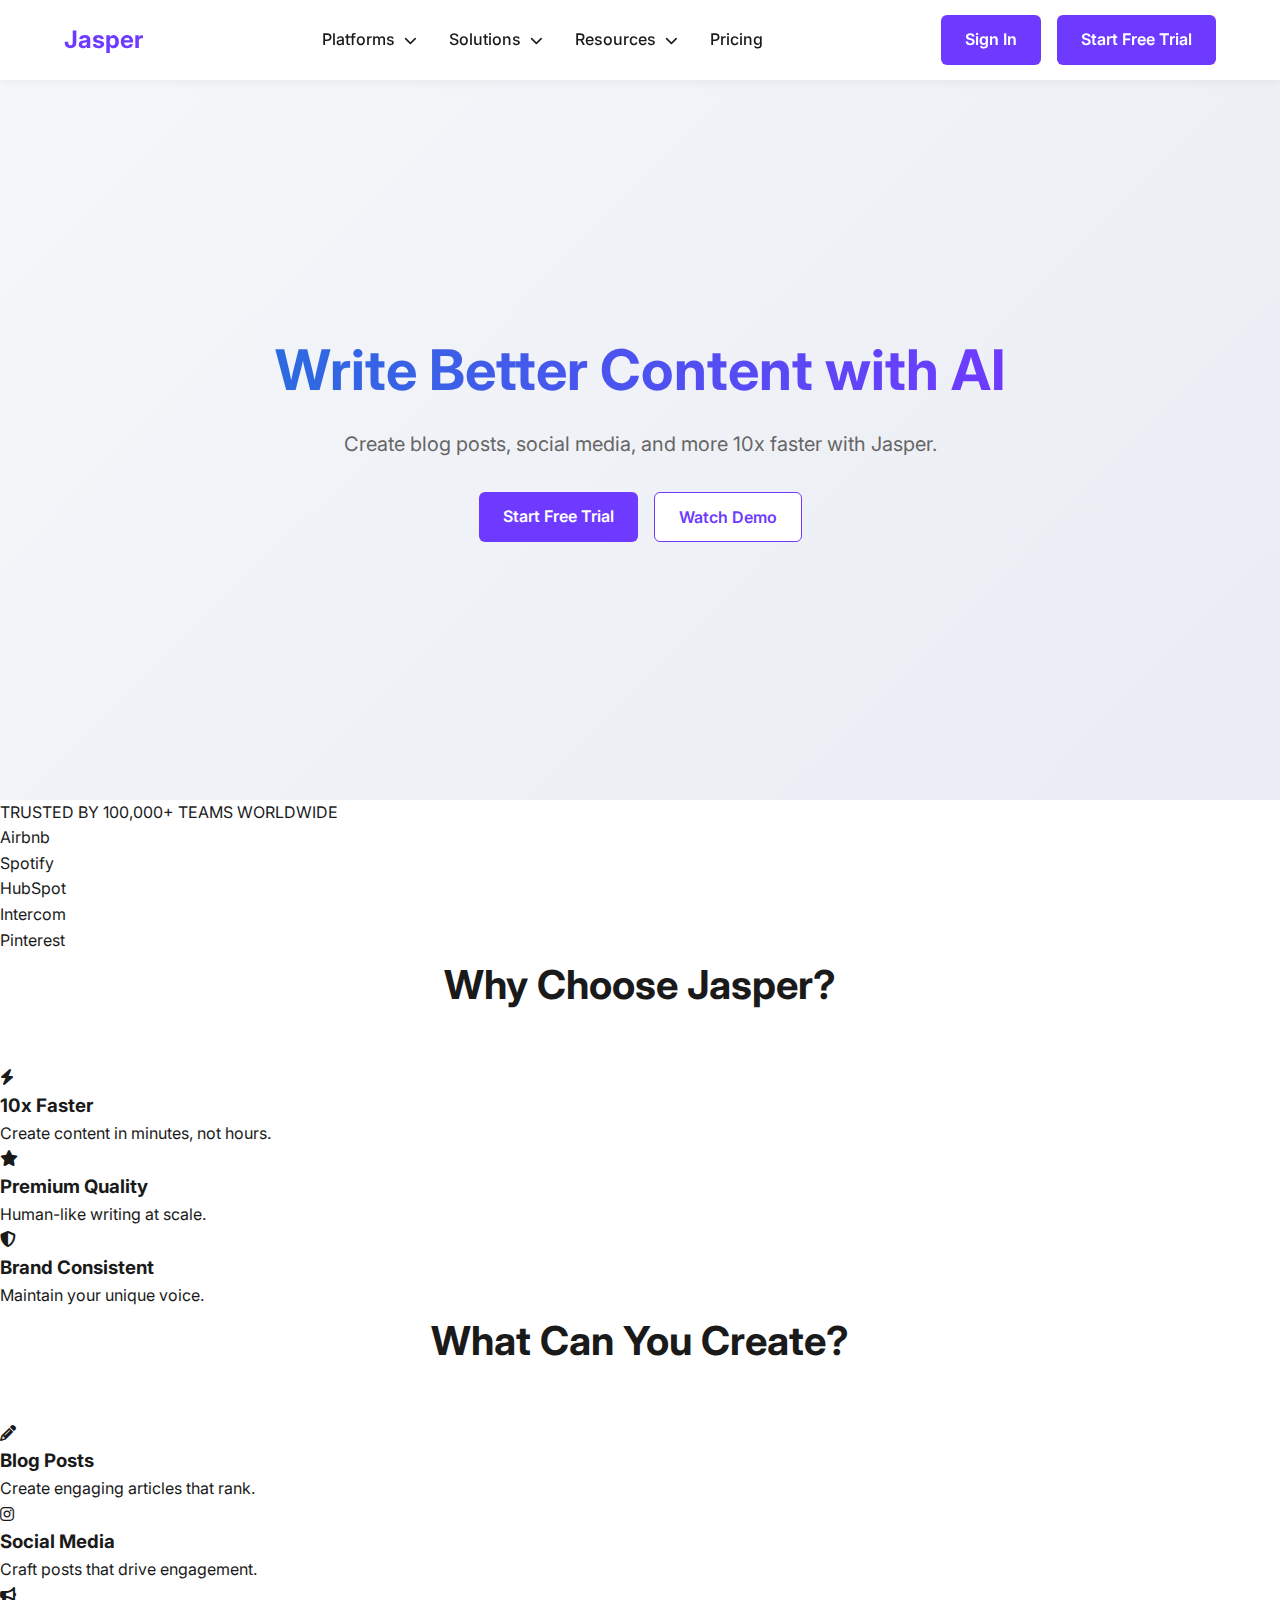
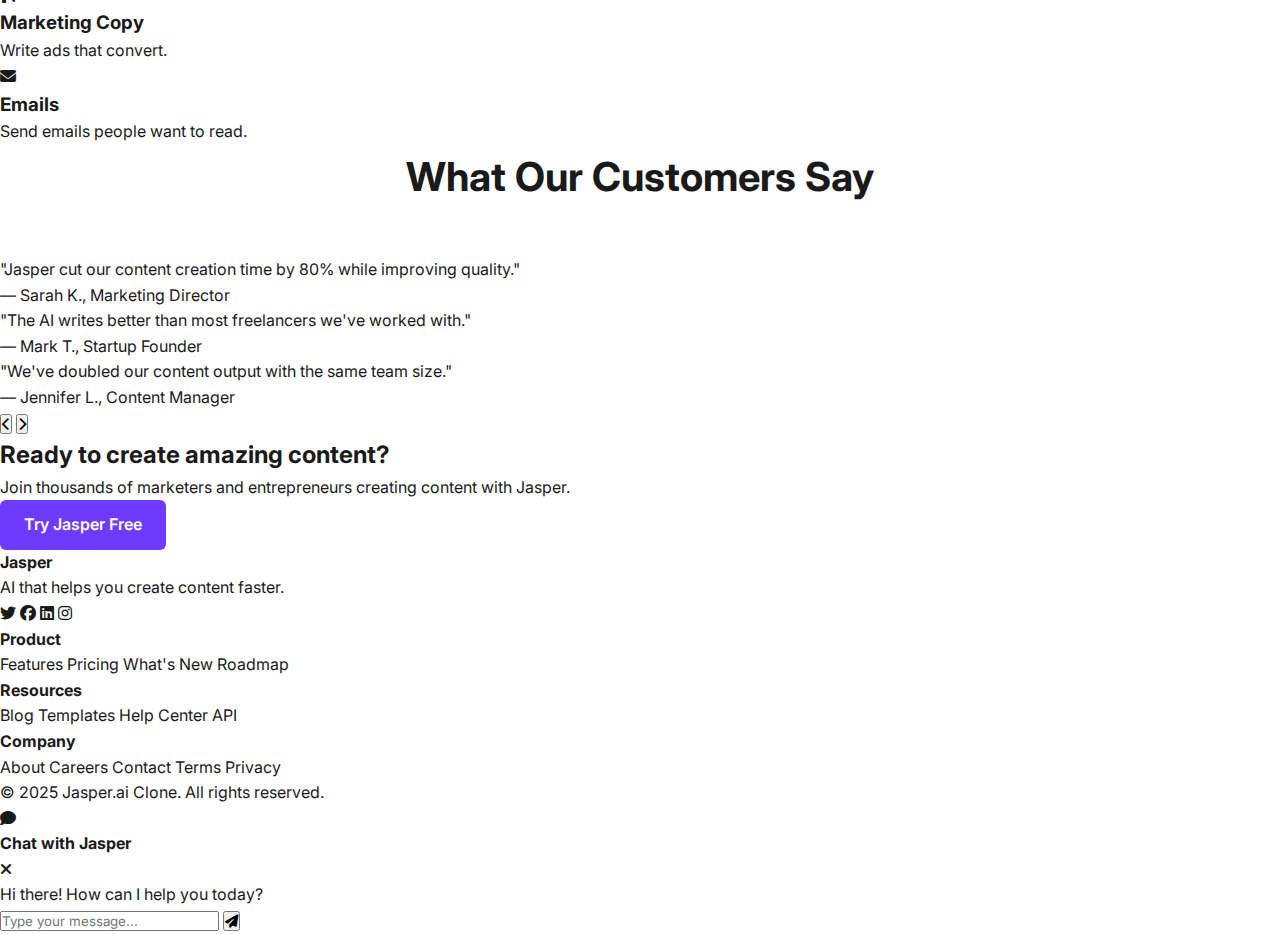
==== index.html @ 58b7e8e4 "made a lot of changes because i was not satisfied with results" ====
<!DOCTYPE html>
<html lang="en">
<head>
  <meta charset="UTF-8">
  <meta name="viewport" content="width=device-width, initial-scale=1.0">
  <title>Jasper.ai Clone</title>
  <!-- Fonts & Icons -->
  <link href="https://fonts.googleapis.com/css2?family=Inter:wght@400;500;600;700&display=swap" rel="stylesheet">
  <link rel="stylesheet" href="https://cdnjs.cloudflare.com/ajax/libs/font-awesome/6.4.0/css/all.min.css">
  <link rel="stylesheet" href="https://cdnjs.cloudflare.com/ajax/libs/animate.css/4.1.1/animate.min.css">
  <!-- CSS -->
  <link rel="stylesheet" href="styles.css">
</head>
<body>
  <!-- Navigation Bar -->
  <nav class="navbar">
    <div class="logo">
      <a href="index.html">Jasper</a>
    </div>

    <ul class="nav-links">
      <!-- Platforms Dropdown -->
      <li class="dropdown">
        <a href="#" class="nav-link">Platforms <i class="fas fa-chevron-down"></i></a>
        <div class="dropdown-menu">
          <div class="dropdown-column">
            <h4>Content Creation</h4>
            <a href="chat.html">Jasper Chat</a>
            <a href="editor.html">Documents</a>
            <a href="templates.html">Templates</a>
          </div>
          <div class="dropdown-column">
            <h4>For Teams</h4>
            <a href="campaigns.html">Campaigns</a>
            <a href="collaboration.html">Collaboration</a>
            <a href="brand-voice.html">Brand Voice</a>
          </div>
        </div>
      </li>

      <!-- Solutions Dropdown -->
      <li class="dropdown">
        <a href="#" class="nav-link">Solutions <i class="fas fa-chevron-down"></i></a>
        <div class="dropdown-menu">
          <div class="dropdown-column">
            <h4>By Use Case</h4>
            <a href="#">Blog Content</a>
            <a href="#">Social Media</a>
            <a href="#">SEO</a>
          </div>
          <div class="dropdown-column">
            <h4>By Industry</h4>
            <a href="#">E-commerce</a>
            <a href="#">Agencies</a>
            <a href="#">SaaS</a>
          </div>
        </div>
      </li>

      <!-- Resources Dropdown -->
      <li class="dropdown">
        <a href="#" class="nav-link">Resources <i class="fas fa-chevron-down"></i></a>
        <div class="dropdown-menu">
          <a href="blog.html">Blog</a>
          <a href="#">Guides</a>
          <a href="#">Webinars</a>
          <a href="#">Help Center</a>
        </div>
      </li>

      <!-- Pricing Link -->
      <li><a href="pricing.html" class="nav-link">Pricing</a></li>
    </ul>

    <div class="nav-buttons">
      <a href="login.html" class="login-btn">Sign In</a>
      <a href="signup.html" class="cta-btn">Start Free Trial</a>
    </div>

    <div class="menu-toggle">
      <i class="fas fa-bars"></i>
    </div>
  </nav>

  <!-- Hero Section -->
  <section class="hero">
    <div class="hero-bg"></div>
    
    <div class="video-overlay"></div>
    
    <div class="hero-content animate__animated animate__fadeIn">
      <h1>Write Better Content with AI</h1>
      <p class="animate__animated animate__fadeIn" style="animation-delay: 0.3s;">
        Create blog posts, social media, and more 10x faster with Jasper.
      </p>
      <div class="hero-buttons animate__animated animate__fadeIn" style="animation-delay: 0.6s;">
        <a href="signup.html" class="cta-btn">Start Free Trial</a>
        <button class="secondary-btn">Watch Demo</button>
      </div>
    </div>
  </section>

  <!-- Trusted By Section -->
  <section class="trusted-by">
    <p class="trusted-by-label">TRUSTED BY 100,000+ TEAMS WORLDWIDE</p>
    <div class="logo-grid">
      <div class="logo-item">Airbnb</div>
      <div class="logo-item">Spotify</div>
      <div class="logo-item">HubSpot</div>
      <div class="logo-item">Intercom</div>
      <div class="logo-item">Pinterest</div>
    </div>
  </section>

  <!-- Features Section -->
  <section class="features">
    <h2 class="section-title">Why Choose Jasper?</h2>
    <div class="feature-cards">
      <div class="feature-card animate__animated animate__fadeIn" style="animation-delay: 0.2s;">
        <i class="fas fa-bolt"></i>
        <h3>10x Faster</h3>
        <p>Create content in minutes, not hours.</p>
      </div>
      <div class="feature-card animate__animated animate__fadeIn" style="animation-delay: 0.4s;">
        <i class="fas fa-star"></i>
        <h3>Premium Quality</h3>
        <p>Human-like writing at scale.</p>
      </div>
      <div class="feature-card animate__animated animate__fadeIn" style="animation-delay: 0.6s;">
        <i class="fas fa-shield-alt"></i>
        <h3>Brand Consistent</h3>
        <p>Maintain your unique voice.</p>
      </div>
    </div>
  </section>

  <!-- Use Cases Section -->
  <section class="use-cases">
    <h2 class="section-title">What Can You Create?</h2>
    <div class="use-case-grid">
      <div class="use-case-card">
        <i class="fas fa-pencil-alt"></i>
        <h3>Blog Posts</h3>
        <p>Create engaging articles that rank.</p>
      </div>
      <div class="use-case-card">
        <i class="fab fa-instagram"></i>
        <h3>Social Media</h3>
        <p>Craft posts that drive engagement.</p>
      </div>
      <div class="use-case-card">
        <i class="fas fa-bullhorn"></i>
        <h3>Marketing Copy</h3>
        <p>Write ads that convert.</p>
      </div>
      <div class="use-case-card">
        <i class="fas fa-envelope"></i>
        <h3>Emails</h3>
        <p>Send emails people want to read.</p>
      </div>
    </div>
  </section>

  <!-- Testimonials -->
  <section class="testimonials">
    <h2 class="section-title">What Our Customers Say</h2>
    <div class="testimonial-carousel">
      <div class="testimonial active">
        <p>"Jasper cut our content creation time by 80% while improving quality."</p>
        <span>— Sarah K., Marketing Director</span>
      </div>
      <div class="testimonial">
        <p>"The AI writes better than most freelancers we've worked with."</p>
        <span>— Mark T., Startup Founder</span>
      </div>
      <div class="testimonial">
        <p>"We've doubled our content output with the same team size."</p>
        <span>— Jennifer L., Content Manager</span>
      </div>
      <button class="carousel-prev"><i class="fas fa-chevron-left"></i></button>
      <button class="carousel-next"><i class="fas fa-chevron-right"></i></button>
    </div>
  </section>

  <!-- CTA Section -->
  <section class="cta-section">
    <h2>Ready to create amazing content?</h2>
    <p>Join thousands of marketers and entrepreneurs creating content with Jasper.</p>
    <a href="signup.html" class="cta-btn">Try Jasper Free</a>
  </section>

  <!-- Footer -->
  <footer class="footer">
    <div class="footer-content">
      <div class="footer-section">
        <h4>Jasper</h4>
        <p>AI that helps you create content faster.</p>
        <div class="social-icons">
          <a href="#"><i class="fab fa-twitter"></i></a>
          <a href="#"><i class="fab fa-facebook"></i></a>
          <a href="#"><i class="fab fa-linkedin"></i></a>
          <a href="#"><i class="fab fa-instagram"></i></a>
        </div>
      </div>
      <div class="footer-section">
        <h4>Product</h4>
        <a href="#">Features</a>
        <a href="pricing.html">Pricing</a>
        <a href="#">What's New</a>
        <a href="#">Roadmap</a>
      </div>
      <div class="footer-section">
        <h4>Resources</h4>
        <a href="blog.html">Blog</a>
        <a href="templates.html">Templates</a>
        <a href="#">Help Center</a>
        <a href="#">API</a>
      </div>
      <div class="footer-section">
        <h4>Company</h4>
        <a href="#">About</a>
        <a href="#">Careers</a>
        <a href="#">Contact</a>
        <a href="#">Terms</a>
        <a href="#">Privacy</a>
      </div>
    </div>
    <div class="footer-bottom">
      <p>© 2025 Jasper.ai Clone. All rights reserved.</p>
    </div>
  </footer>

  <!-- Chat Widget -->
  <div class="chat-widget">
    <div class="chat-icon">
      <i class="fas fa-comment"></i>
    </div>
    <div class="chat-box">
      <div class="chat-header">
        <h4>Chat with Jasper</h4>
        <span class="close-chat"><i class="fas fa-times"></i></span>
      </div>
      <div class="chat-body">
        <div class="chat-messages">
          <div class="message bot">
            <p>Hi there! How can I help you today?</p>
          </div>
        </div>
        <div class="chat-input">
          <input type="text" placeholder="Type your message..." />
          <button><i class="fas fa-paper-plane"></i></button>
        </div>
      </div>
    </div>
  </div>

  <!-- JavaScript -->
  <script src="script.js"></script>
</body>
</html>
---- styles.css ----
/* Root Variables */
:root {
  --primary-blue: #2D6AE0;
  --primary-purple: #6E3AFF;
  --secondary-purple: #5a32d1;
  --dark-text: #1A1A1A;
  --light-text: #666;
  --border-color: #e6e6e6;
  --light-bg: #f8f9fa;
  --box-shadow: 0 4px 12px rgba(0, 0, 0, 0.1);
  --transition: all 0.3s ease;
}

/* General Reset */
* {
  margin: 0;
  padding: 0;
  box-sizing: border-box;
  font-family: 'Inter', sans-serif;
}

body {
  color: var(--dark-text);
  line-height: 1.6;
  overflow-x: hidden;
}

a {
  text-decoration: none;
  color: inherit;
}

ul {
  list-style: none;
}

.section-title {
  font-size: 2.5rem;
  font-weight: 700;
  text-align: center;
  margin-bottom: 3rem;
  color: var(--dark-text);
}

/* Buttons */
.cta-btn, .secondary-btn {
  padding: 12px 24px;
  border-radius: 6px;
  font-weight: 600;
  font-size: 1rem;
  cursor: pointer;
  transition: var(--transition);
  display: inline-block;
  text-align: center;
}

.cta-btn {
  background: var(--primary-purple);
  color: white;
  border: none;
}

.cta-btn:hover {
  background: var(--secondary-purple);
  transform: translateY(-2px);
}

.secondary-btn {
  background: white;
  color: var(--primary-purple);
  border: 1px solid var(--primary-purple);
}

.secondary-btn:hover {
  background: rgba(110, 58, 255, 0.05);
  transform: translateY(-2px);
}

/* Navbar */
.navbar {
  display: flex;
  justify-content: space-between;
  align-items: center;
  padding: 15px 5%;
  background: white;
  box-shadow: 0 2px 10px rgba(0, 0, 0, 0.05);
  position: sticky;
  top: 0;
  z-index: 100;
}

.logo a {
  font-size: 24px;
  font-weight: 700;
  color: var(--primary-purple);
}

.nav-links {
  display: flex;
  align-items: center;
  gap: 2rem;
}

.nav-link {
  font-weight: 500;
  color: var(--dark-text);
  transition: var(--transition);
}

.nav-link:hover {
  color: var(--primary-purple);
}

.nav-buttons {
  display: flex;
  gap: 1rem;
  align-items: center;
}

.login-btn {
  font-weight: 500;
  color: var(--dark-text);
  transition: var(--transition);
}

.login-btn:hover {
  color: var(--primary-purple);
}

.menu-toggle {
  display: none;
  font-size: 1.5rem;
  cursor: pointer;
}

/* Dropdown Menus */
.dropdown {
  position: relative;
}

.dropdown-menu {
  position: absolute;
  top: 100%;
  left: 0;
  width: max-content;
  min-width: 220px;
  background: white;
  border-radius: 8px;
  box-shadow: var(--box-shadow);
  opacity: 0;
  visibility: hidden;
  transform: translateY(10px);
  transition: var(--transition);
  z-index: 1000;
  padding: 1rem;
}

.dropdown-menu .dropdown-column {
  display: inline-block;
  vertical-align: top;
  width: 180px;
  margin-right: 20px;
}

.dropdown-menu h4 {
  color: var(--primary-blue);
  margin-bottom: 12px;
  font-size: 14px;
  font-weight: 600;
}

.dropdown-menu a {
  display: block;
  padding: 8px 0;
  color: var(--dark-text);
  transition: var(--transition);
  font-size: 0.9rem;
}

.dropdown-menu a:hover {
  color: var(--primary-purple);
}

.dropdown:hover .dropdown-menu {
  opacity: 1;
  visibility: visible;
  transform: translateY(0);
}

.dropdown i {
  font-size: 0.8rem;
  margin-left: 5px;
  transition: transform 0.3s;
}

.dropdown:hover i {
  transform: rotate(180deg);
}

/* Hero Section */
.hero {
  position: relative;
  height: 80vh;
  min-height: 500px;
  display: flex;
  align-items: center;
  justify-content: center;
  text-align: center;
  padding: 0 2rem;
  overflow: hidden;
}

.hero-bg {
  position: absolute;
  top: 0;
  left: 0;
  width: 100%;
  height: 100%;
  background: linear-gradient(135deg, #f5f7fa 0%, #e9ecf3 100%);
  z-index: -1;
}

.hero-content {
  max-width: 800px;
  margin: 0 auto;
  position: relative;
  z-index: 2;
}

.hero h1 {
  font-size: 3.5rem;
  line-height: 1.2;
  margin-bottom: 1.5rem;
  background: linear-gradient(90deg, var(--primary-blue), var(--primary-purple));
  -webkit-background-clip: text;
  -webkit-text-fill-color: transparent;
  font-weight: 700;
}

.hero p {
  font-size: 1.25rem;
  color: var(--light-text);
  margin-bottom: 2rem;
  max-width: 600px;
  margin-left: auto;
  margin-right: auto;
}

.hero-buttons {
  display: flex;
  gap: 1rem;
  justify-content: center;
}

/* Login Page */
.login {
  min-height: 80vh;
  display: flex;
  flex-direction: column;
  align-items: center;
  justify-content: center;
  padding: 2rem;
  background: var(--light-bg);
}

.login h1 {
  font-size: 2.5rem;
  margin-bottom: 2rem;
  color: var(--dark-text);
}

.login form {
  width: 100%;
  max-width: 400px;
  background: white;
  padding: 2rem;
  border-radius: 12px;
  box-shadow: var(--box-shadow);
}

.login label {
  display: block;
  margin-bottom: 0.5rem;
  font-weight: 500;
}

.login input {
  width: 100%;
  padding: 0.75rem 1rem;
  margin-bottom: 1.5rem;
  border: 1px solid var(--border-color);
  border-radius: 6px;
  outline: none;
}

.login input:focus {
  border-color: var(--primary-purple);
}

.login-btn {
  background: var(--primary-purple);
  color: white;
  border: none;
  padding: 0.75rem 1.5rem;
  border-radius: 6px;
  font-weight: 600;
  cursor: pointer;
  transition: var(--transition);
}

.login-btn:hover {
  background: var(--secondary-purple);
}
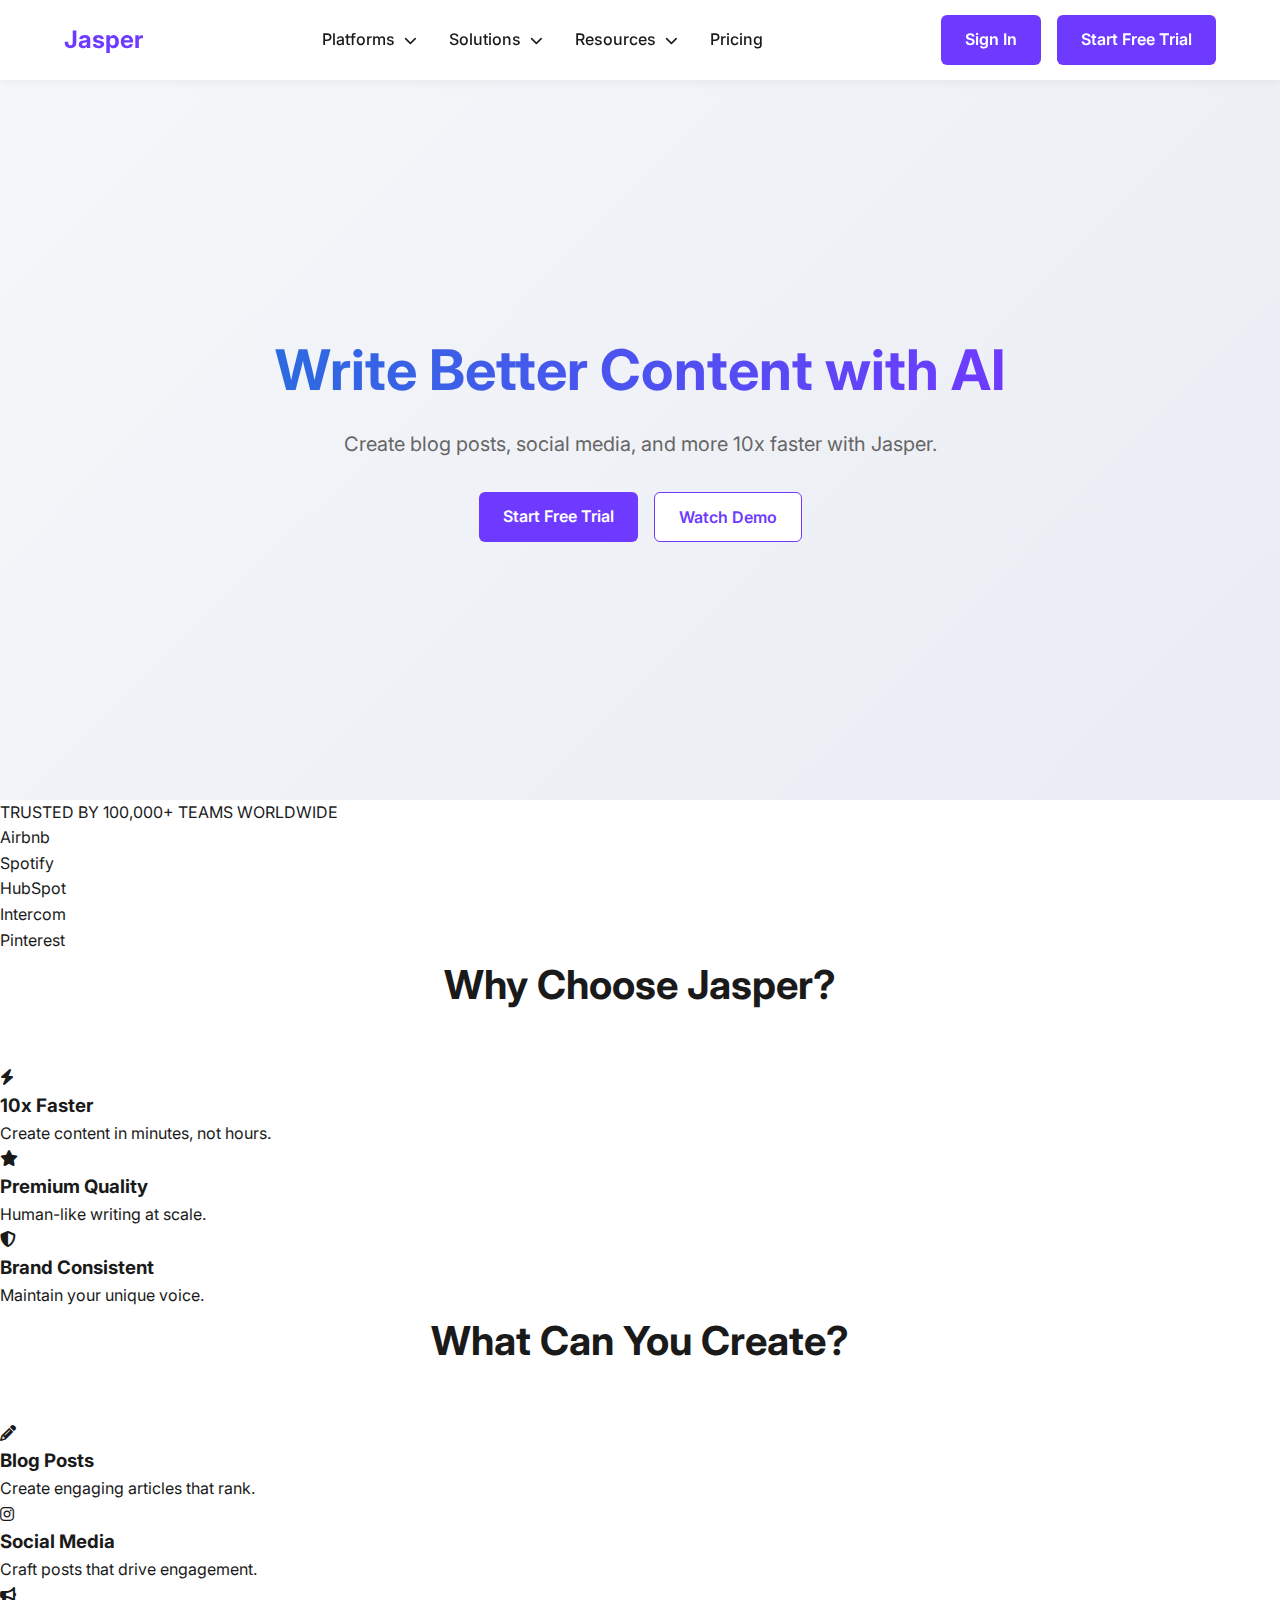
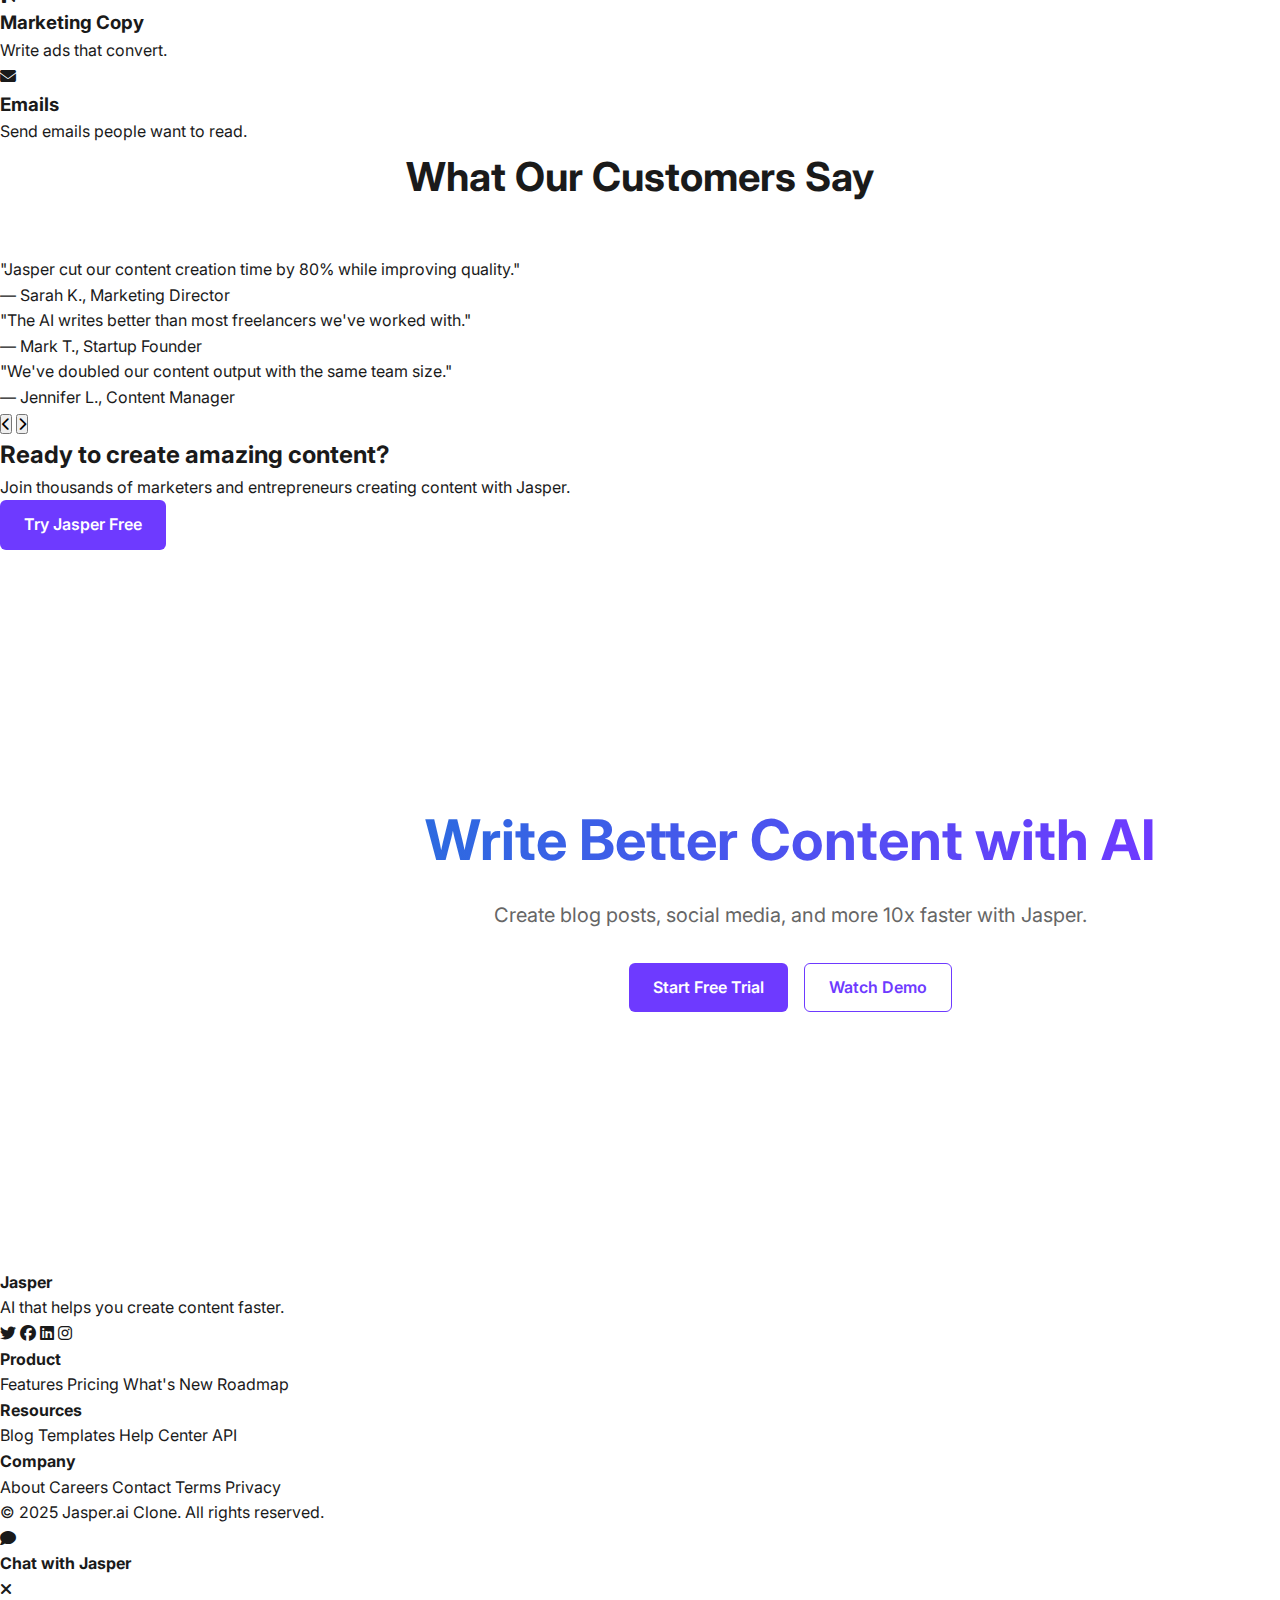
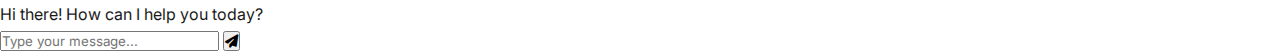
==== commit 50cad525: "made changes again" ====
--- a/index.html
+++ b/index.html
@@ -188,6 +188,24 @@
     <p>Join thousands of marketers and entrepreneurs creating content with Jasper.</p>
     <a href="signup.html" class="cta-btn">Try Jasper Free</a>
   </section>
+  <section class="hero">
+    <video autoplay loop muted class="hero-video">
+      <source src="assets/videos/hero-video.mp4" type="video/mp4">
+      Your browser does not support HTML5 video.
+    </video>
+    <div class="video-overlay"></div>
+    <div class="hero-content animate__animated animate__fadeIn">
+      <h1>Write Better Content with AI</h1>
+      <p class="animate__animated animate__fadeIn" style="animation-delay: 0.3s;">
+        Create blog posts, social media, and more 10x faster with Jasper.
+      </p>
+      <div class="hero-buttons animate__animated animate__fadeIn" style="animation-delay: 0.6s;">
+        <a href="signup.html" class="cta-btn">Start Free Trial</a>
+        <button class="secondary-btn demo-btn">Watch Demo</button>
+      </div>
+    </div>
+  </section>
+  
 
   <!-- Footer -->
   <footer class="footer">
--- a/styles.css
+++ b/styles.css
@@ -310,4 +310,51 @@
 
 .login-btn:hover {
   background: var(--secondary-purple);
-}+}
+/* Root Variables */
+:root {
+  --primary-blue: #2D6AE0;
+  --primary-purple: #6E3AFF;
+  --secondary-purple: #5a32d1;
+  --dark-text: #1A1A1A;
+  --light-text: #666;
+  --border-color: #e6e6e6;
+  --light-bg: #f8f9fa;
+  --box-shadow: 0 4px 12px rgba(0, 0, 0, 0.1);
+  --transition: all 0.3s ease;
+}
+
+/* General Reset */
+* {
+  margin: 0;
+  padding: 0;
+  box-sizing: border-box;
+  font-family: 'Inter', sans-serif;
+}
+
+body {
+  color: var(--dark-text);
+  line-height: 1.6;
+  overflow-x: hidden;
+}
+
+a {
+  text-decoration: none;
+  color: inherit;
+}
+
+ul {
+  list-style: none;
+}
+
+.section-title {
+  font-size: 2.5rem;
+  font-weight: 700;
+  text-align: center;
+  margin-bottom: 3rem;
+  color: var(--dark-text);
+}
+
+/* Buttons */
+.cta-btn, .secondary-btn {
+  padding:
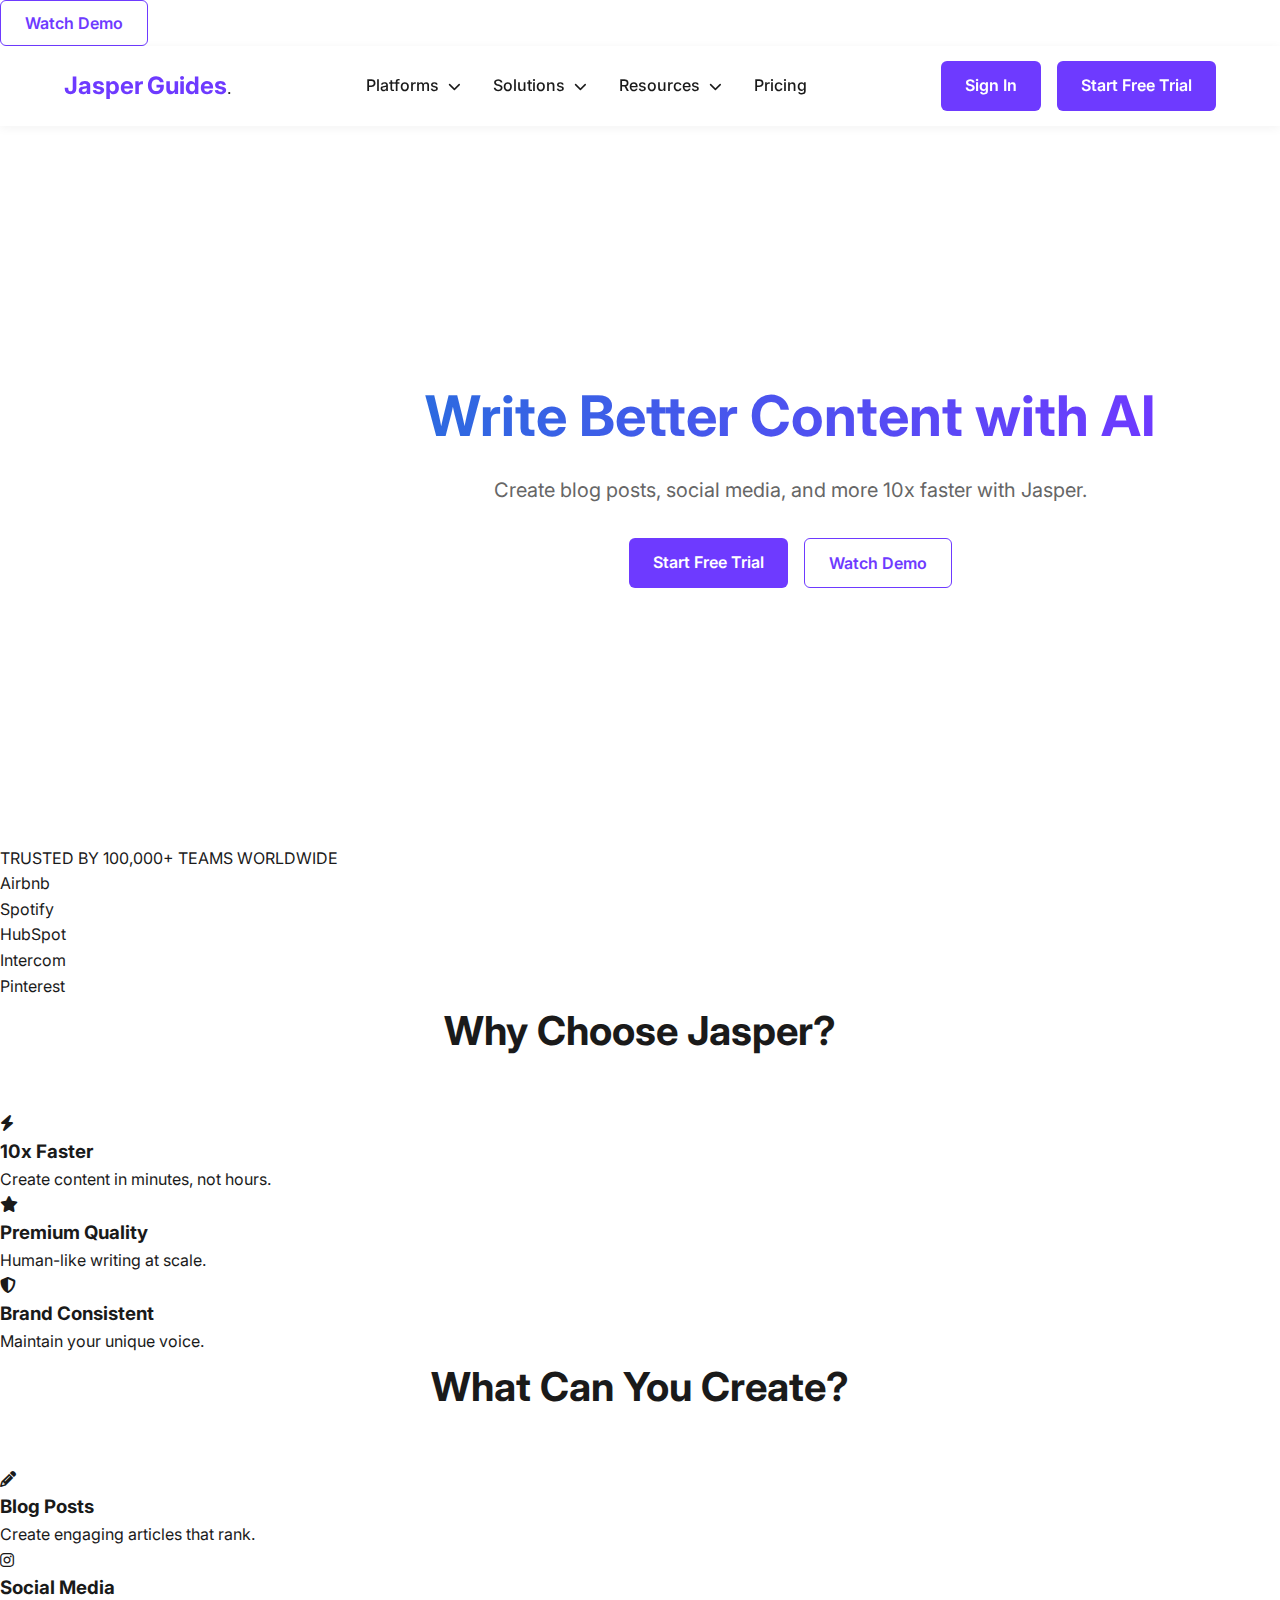
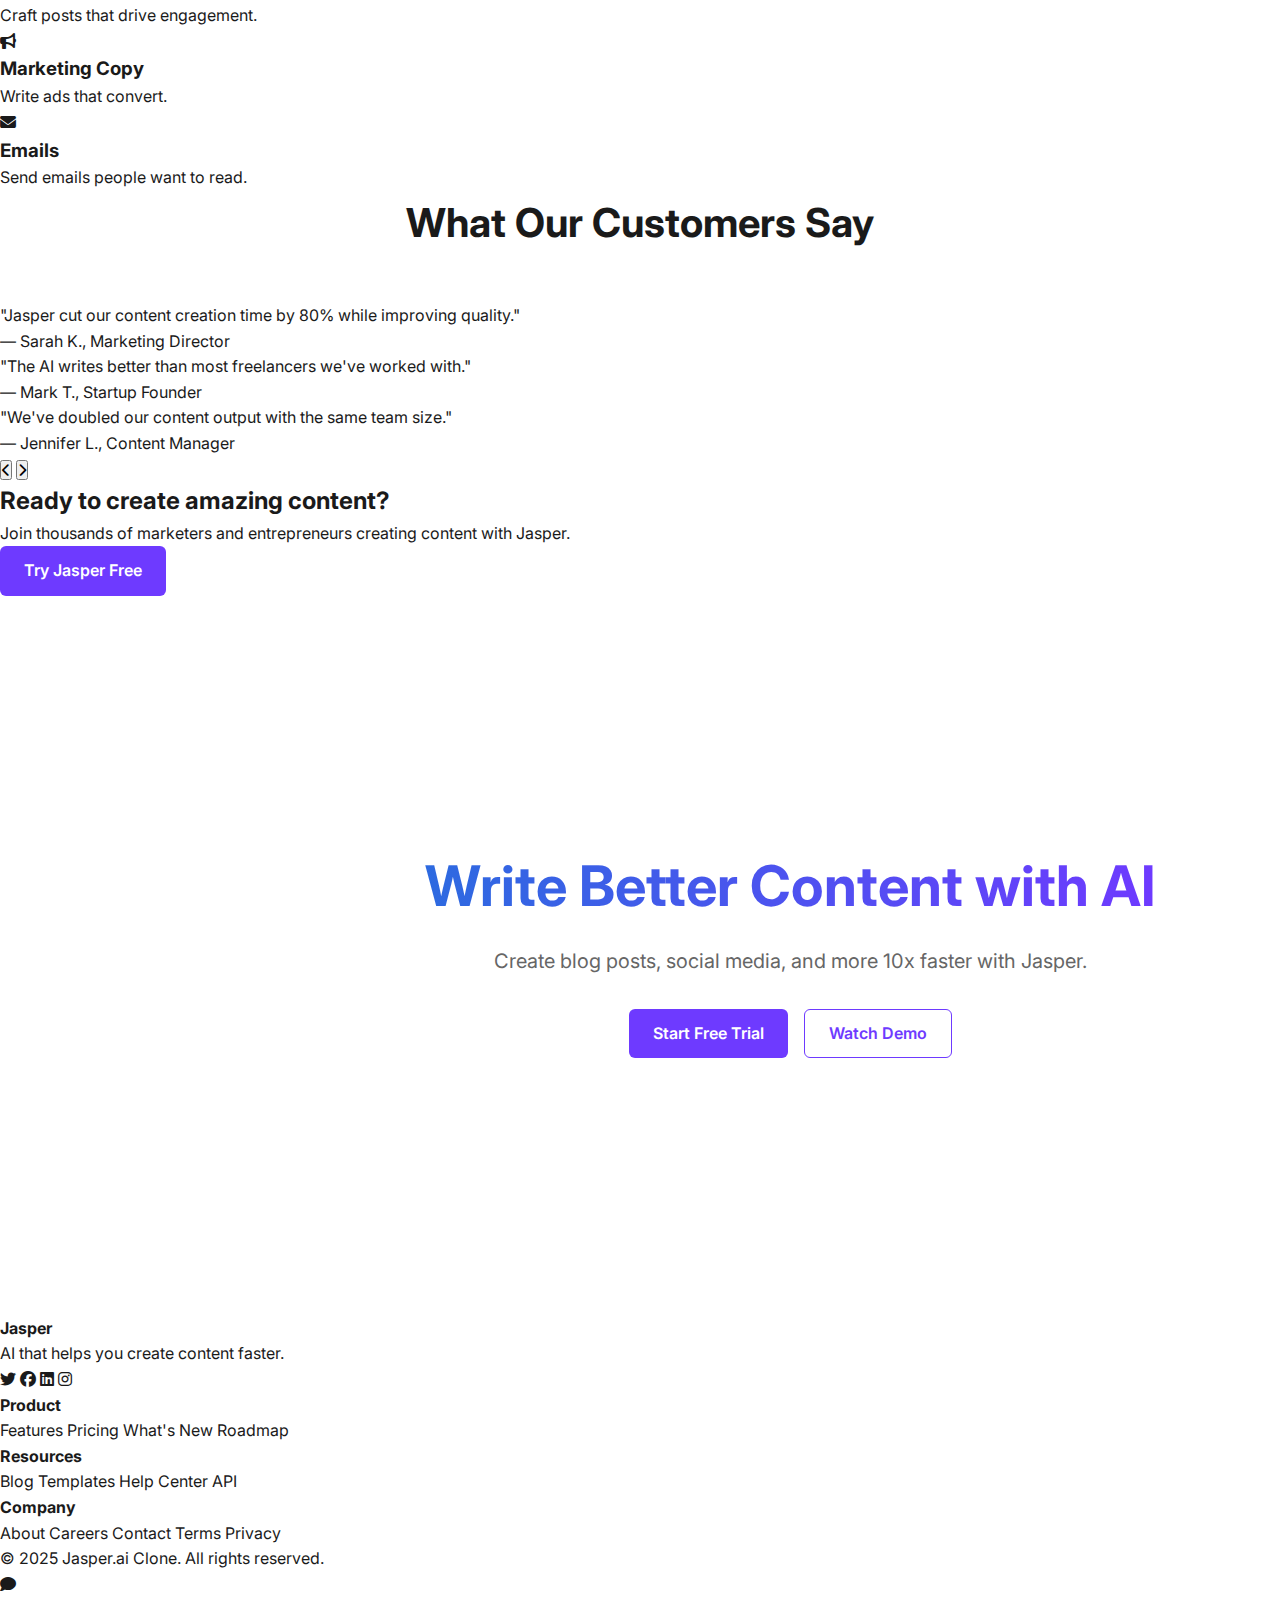
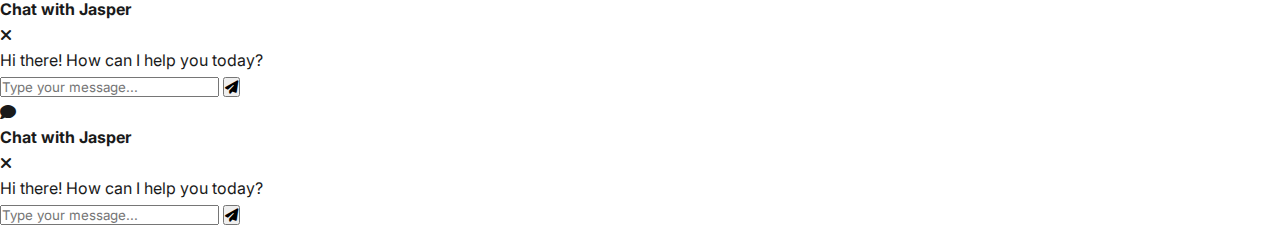
==== commit 5a96c202: "enhanced the ui bit" ====
--- a/index.html
+++ b/index.html
@@ -10,12 +10,14 @@
   <link rel="stylesheet" href="https://cdnjs.cloudflare.com/ajax/libs/animate.css/4.1.1/animate.min.css">
   <!-- CSS -->
   <link rel="stylesheet" href="styles.css">
+  <button class="secondary-btn demo-btn">Watch Demo</button>
 </head>
 <body>
   <!-- Navigation Bar -->
   <nav class="navbar">
     <div class="logo">
       <a href="index.html">Jasper</a>
+      <a href="guides.html">Guides</a>.
     </div>
 
     <ul class="nav-links">
@@ -84,21 +86,23 @@
 
   <!-- Hero Section -->
   <section class="hero">
-    <div class="hero-bg"></div>
-    
+    <video autoplay loop muted class="hero-video">
+        <source src="assets/videos/hero-video.mp4" type="video/mp4">
+        Your browser does not support HTML5 video.
+    </video>
     <div class="video-overlay"></div>
-    
     <div class="hero-content animate__animated animate__fadeIn">
-      <h1>Write Better Content with AI</h1>
-      <p class="animate__animated animate__fadeIn" style="animation-delay: 0.3s;">
-        Create blog posts, social media, and more 10x faster with Jasper.
-      </p>
-      <div class="hero-buttons animate__animated animate__fadeIn" style="animation-delay: 0.6s;">
-        <a href="signup.html" class="cta-btn">Start Free Trial</a>
-        <button class="secondary-btn">Watch Demo</button>
-      </div>
-    </div>
-  </section>
+        <h1>Write Better Content with AI</h1>
+        <p class="animate__animated animate__fadeIn" style="animation-delay: 0.3s;">
+          Create blog posts, social media, and more 10x faster with Jasper.
+        </p>
+        <div class="hero-buttons animate__animated animate__fadeIn" style="animation-delay: 0.6s;">
+            <a href="signup.html" class="cta-btn">Start Free Trial</a>
+            <button class="secondary-btn demo-btn">Watch Demo</button>
+        </div>
+    </div>
+</section>
+
 
   <!-- Trusted By Section -->
   <section class="trusted-by">
@@ -271,6 +275,29 @@
       </div>
     </div>
   </div>
+  <div class="chat-widget">
+    <div class="chat-icon">
+        <i class="fas fa-comment"></i>
+    </div>
+    <div class="chat-box">
+        <div class="chat-header">
+            <h4>Chat with Jasper</h4>
+            <span class="close-chat"><i class="fas fa-times"></i></span>
+        </div>
+        <div class="chat-body">
+            <div class="chat-messages">
+                <div class="message bot">
+                    <p>Hi there! How can I help you today?</p>
+                </div>
+            </div>
+            <div class="chat-input">
+                <input type="text" placeholder="Type your message..." />
+                <button><i class="fas fa-paper-plane"></i></button>
+            </div>
+        </div>
+    </div>
+</div>
+
 
   <!-- JavaScript -->
   <script src="script.js"></script>
--- a/styles.css
+++ b/styles.css
@@ -358,3 +358,221 @@
 /* Buttons */
 .cta-btn, .secondary-btn {
   padding:
+  .hero {
+    position: relative;
+    height: 80vh;
+    min-height: 500px;
+    display: flex;
+    align-items: center;
+    justify-content: center;
+    text-align: center;
+    padding: 0 2rem;
+    overflow: hidden;
+}
+
+.hero-video {
+    position: absolute;
+    top: 0;
+    left: 0;
+    width: 100%;
+    height: 100%;
+    object-fit: cover; /* Ensures video fills the entire area */
+    z-index: 1; /* Place behind other content */
+}
+
+.video-overlay {
+    position: absolute;
+    top: 0;
+    left: 0;
+    width: 100%;
+    height: 100%;
+    background-color: rgba(0, 0, 0, 0.3); /* Adjust transparency as needed */
+    z-index: 2; /* Place over the video */
+}
+
+.hero-content {
+    position: relative;
+    z-index: 3; /* Ensure content is on top */
+}
+/* Toggle Switch Styles */
+.billing-toggle {
+  display: flex;
+  align-items: center;
+  justify-content: center;
+  margin-bottom: 20px;
+}
+
+.billing-toggle span {
+  margin: 0 10px;
+}
+
+.switch {
+  position: relative;
+  display: inline-block;
+  width: 60px;
+  height: 34px;
+}
+
+.switch input {
+  opacity: 0;
+  width: 0;
+  height: 0;
+}
+
+.slider {
+  position: absolute;
+  cursor: pointer;
+  top: 0;
+  left: 0;
+  right: 0;
+  bottom: 0;
+  background-color: #ccc;
+  transition: .4s;
+}
+
+.slider:before {
+  position: absolute;
+  content: "";
+  height: 26px;
+  width: 26px;
+  left: 4px;
+  bottom: 4px;
+  background-color: white;
+  transition: .4s;
+}
+
+input:checked + .slider {
+  background-color: #2196F3;
+}
+
+input:focus + .slider {
+  box-shadow: 0 0 1px #2196F3;
+}
+
+input:checked + .slider:before {
+  transform: translateX(26px);
+}
+
+/* Rounded sliders */
+.slider.round {
+  border-radius: 34px;
+}
+
+.slider.round:before {
+  border-radius: 50%;
+}
+/* Chat Widget Styles */
+.chat-widget {
+  position: fixed;
+  bottom: 20px;
+  right: 20px;
+  z-index: 1000;
+}
+
+.chat-icon {
+  background-color: var(--primary-purple);
+  color: white;
+  width: 60px;
+  height: 60px;
+  border-radius: 50%;
+  display: flex;
+  justify-content: center;
+  align-items: center;
+  font-size: 24px;
+  cursor: pointer;
+  box-shadow: 0 2px 5px rgba(0, 0, 0, 0.3);
+  transition: transform 0.3s ease;
+}
+
+.chat-icon:hover {
+  transform: scale(1.1);
+}
+
+.chat-box {
+  width: 350px;
+  background-color: white;
+  border-radius: 8px;
+  box-shadow: 0 4px 10px rgba(0, 0, 0, 0.2);
+  display: none;
+  flex-direction: column;
+  overflow: hidden;
+}
+
+.chat-box.active {
+  display: flex;
+}
+
+.chat-header {
+  background-color: var(--primary-purple);
+  color: white;
+  padding: 15px;
+  display: flex;
+  justify-content: space-between;
+  align-items: center;
+  cursor: move; /* Indicate Draggable */
+}
+
+.chat-header h4 {
+  margin: 0;
+  font-size: 1.1rem;
+}
+
+.close-chat {
+  cursor: pointer;
+  font-size: 1.3rem;
+}
+
+.chat-body {
+  padding: 10px;
+  flex-grow: 1;
+  overflow-y: auto;
+  display: flex;
+  flex-direction: column;
+}
+
+.chat-messages {
+  display: flex;
+  flex-direction: column;
+}
+
+.message {
+  padding: 8px 12px;
+  border-radius: 8px;
+  margin-bottom: 8px;
+  max-width: 80%;
+}
+
+.message.bot {
+  background-color: #f0f0f0;
+  align-self: flex-start;
+}
+
+.message.user {
+  background-color: var(--primary-blue);
+  color: white;
+  align-self: flex-end;
+}
+
+.chat-input {
+  padding: 10px;
+  border-top: 1px solid #ddd;
+  display: flex;
+  align-items: center;
+}
+
+.chat-input input {
+  flex-grow: 1;
+  padding: 8px;
+  border: 1px solid #ddd;
+  border-radius: 5px;
+  margin-right: 10px;
+}
+
+.chat-input button {
+  background-color: var(--primary-purple);
+  color: white;
+  border: none;
+  padding: 8px 12px;
+  border-radius: 5px;
+  cursor: pointer;
+}
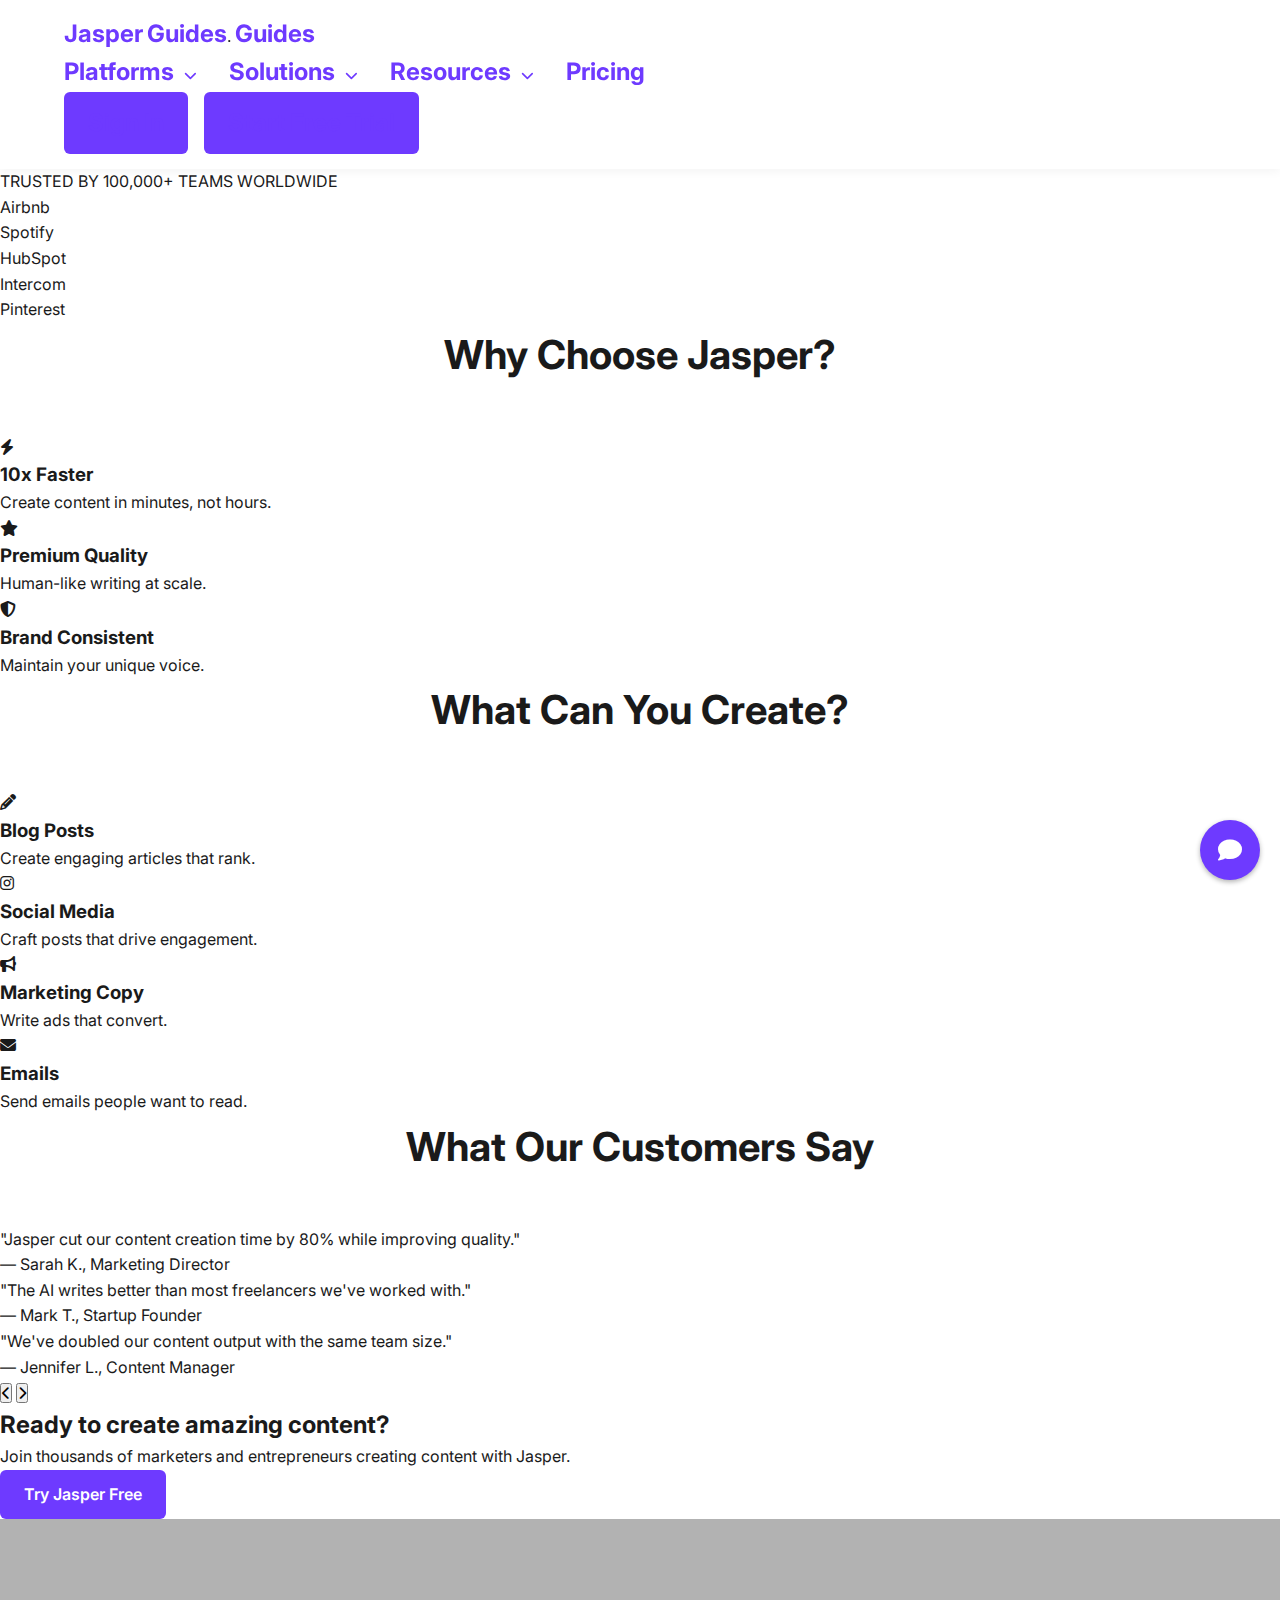
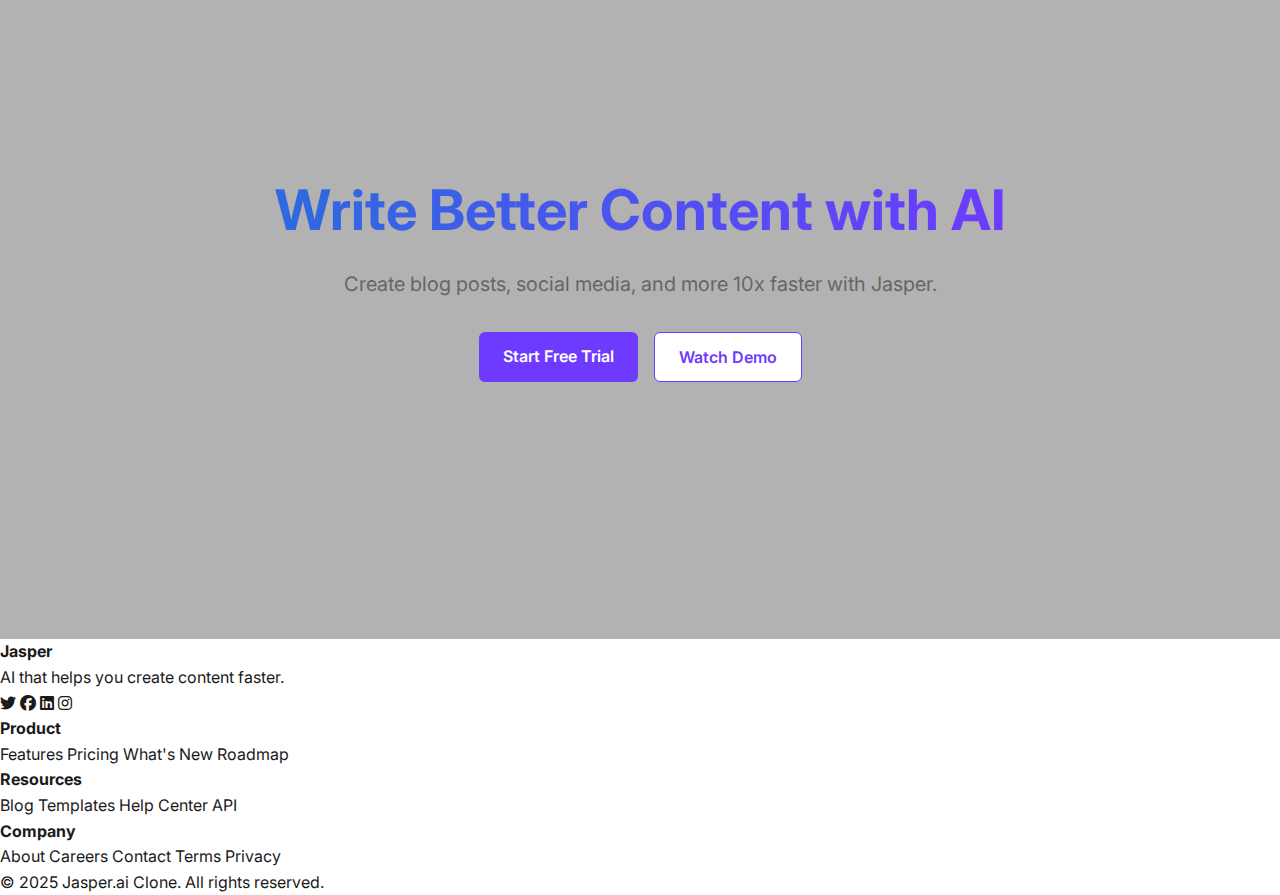
==== commit 5ae74e88: "made changes using coopilot" ====
--- a/index.html
+++ b/index.html
@@ -10,7 +10,6 @@
   <link rel="stylesheet" href="https://cdnjs.cloudflare.com/ajax/libs/animate.css/4.1.1/animate.min.css">
   <!-- CSS -->
   <link rel="stylesheet" href="styles.css">
-  <button class="secondary-btn demo-btn">Watch Demo</button>
 </head>
 <body>
   <!-- Navigation Bar -->
@@ -18,7 +17,7 @@
     <div class="logo">
       <a href="index.html">Jasper</a>
       <a href="guides.html">Guides</a>.
-    </div>
+      <a href="guides.html">Guides</a>
 
     <ul class="nav-links">
       <!-- Platforms Dropdown -->
@@ -85,24 +84,7 @@
   </nav>
 
   <!-- Hero Section -->
-  <section class="hero">
-    <video autoplay loop muted class="hero-video">
-        <source src="assets/videos/hero-video.mp4" type="video/mp4">
-        Your browser does not support HTML5 video.
-    </video>
-    <div class="video-overlay"></div>
-    <div class="hero-content animate__animated animate__fadeIn">
-        <h1>Write Better Content with AI</h1>
-        <p class="animate__animated animate__fadeIn" style="animation-delay: 0.3s;">
-          Create blog posts, social media, and more 10x faster with Jasper.
-        </p>
-        <div class="hero-buttons animate__animated animate__fadeIn" style="animation-delay: 0.6s;">
-            <a href="signup.html" class="cta-btn">Start Free Trial</a>
-            <button class="secondary-btn demo-btn">Watch Demo</button>
-        </div>
-    </div>
-</section>
-
+<!-- Duplicate hero section removed -->
 
   <!-- Trusted By Section -->
   <section class="trusted-by">
@@ -269,33 +251,11 @@
           </div>
         </div>
         <div class="chat-input">
-          <input type="text" placeholder="Type your message..." />
-          <button><i class="fas fa-paper-plane"></i></button>
-        </div>
-      </div>
-    </div>
-  </div>
-  <div class="chat-widget">
-    <div class="chat-icon">
-        <i class="fas fa-comment"></i>
-    </div>
-    <div class="chat-box">
-        <div class="chat-header">
-            <h4>Chat with Jasper</h4>
-            <span class="close-chat"><i class="fas fa-times"></i></span>
-        </div>
-        <div class="chat-body">
-            <div class="chat-messages">
-                <div class="message bot">
-                    <p>Hi there! How can I help you today?</p>
-                </div>
+  <!-- Duplicate chat-widget section removed -->
+                <input type="text" placeholder="Type your message..." />
             </div>
-            <div class="chat-input">
                 <input type="text" placeholder="Type your message..." />
                 <button><i class="fas fa-paper-plane"></i></button>
-            </div>
-        </div>
-    </div>
 </div>
 
 
--- a/styles.css
+++ b/styles.css
@@ -357,7 +357,15 @@
 
 /* Buttons */
 .cta-btn, .secondary-btn {
-  padding:
+  padding: 12px 24px;
+  border-radius: 6px;
+  font-weight: 600;
+  font-size: 1rem;
+  cursor: pointer;
+  transition: var(--transition);
+  display: inline-block;
+  text-align: center;
+}
   .hero {
     position: relative;
     height: 80vh;
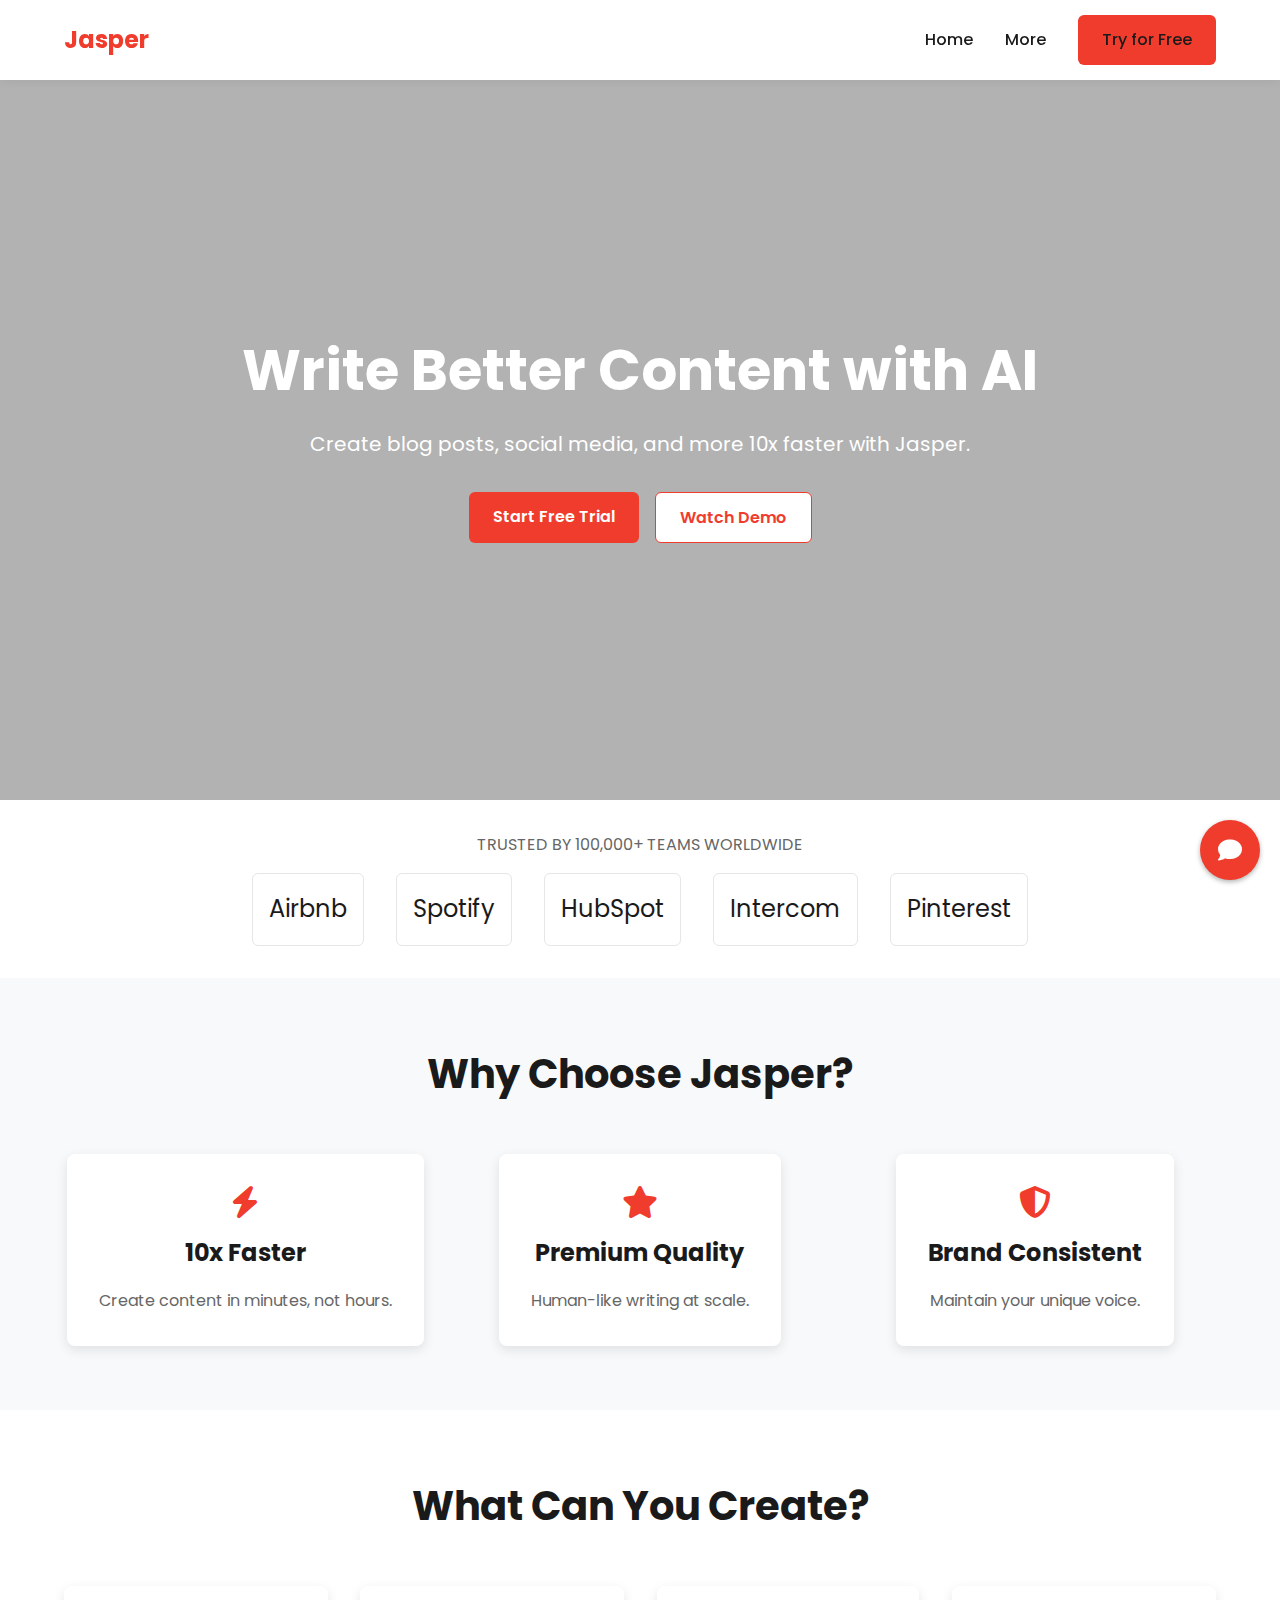
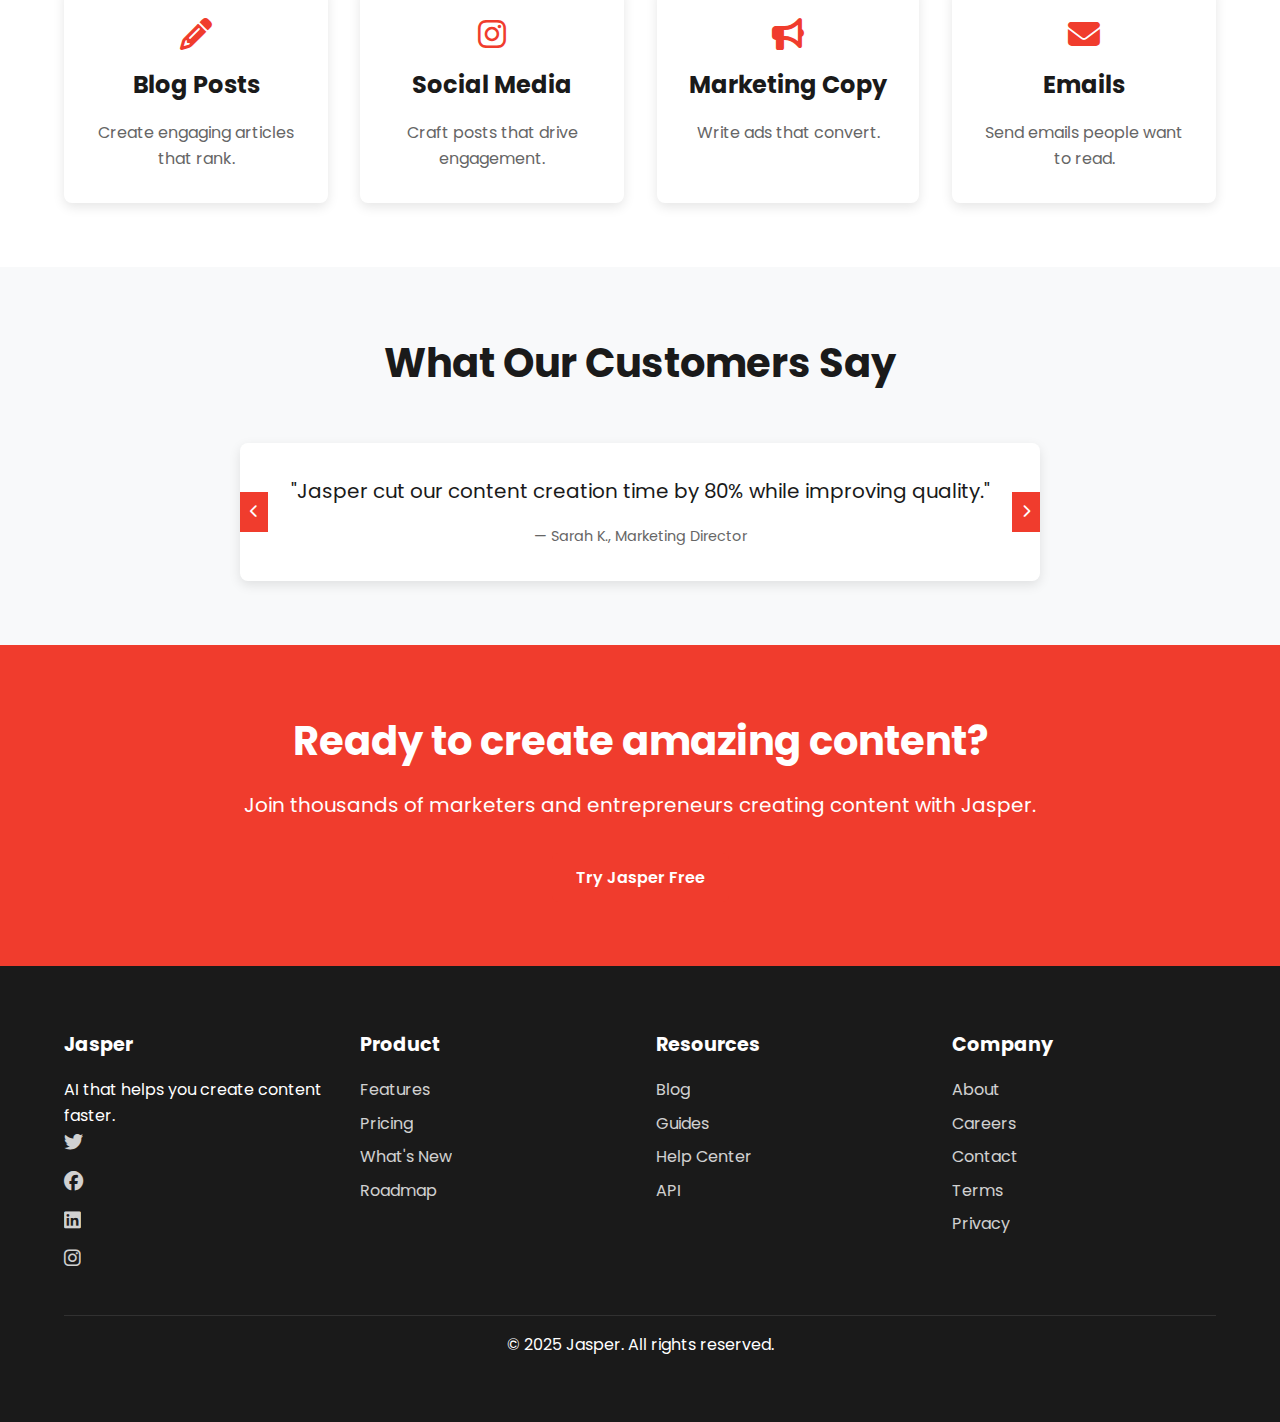
==== commit fa95268d: "made ultimate changes" ====
--- a/index.html
+++ b/index.html
@@ -3,90 +3,46 @@
 <head>
   <meta charset="UTF-8">
   <meta name="viewport" content="width=device-width, initial-scale=1.0">
-  <title>Jasper.ai Clone</title>
-  <!-- Fonts & Icons -->
-  <link href="https://fonts.googleapis.com/css2?family=Inter:wght@400;500;600;700&display=swap" rel="stylesheet">
+  <title>Jasper AI - Home</title>
+  <link href="https://fonts.googleapis.com/css2?family=Poppins:wght@400;500;600;700&display=swap" rel="stylesheet">
   <link rel="stylesheet" href="https://cdnjs.cloudflare.com/ajax/libs/font-awesome/6.4.0/css/all.min.css">
   <link rel="stylesheet" href="https://cdnjs.cloudflare.com/ajax/libs/animate.css/4.1.1/animate.min.css">
-  <!-- CSS -->
   <link rel="stylesheet" href="styles.css">
 </head>
 <body>
-  <!-- Navigation Bar -->
   <nav class="navbar">
-    <div class="logo">
-      <a href="index.html">Jasper</a>
-      <a href="guides.html">Guides</a>.
-      <a href="guides.html">Guides</a>
-
+    <div class="logo">Jasper</div>
+    <div class="menu-toggle">☰</div>
     <ul class="nav-links">
-      <!-- Platforms Dropdown -->
+      <li><a href="index.html">Home</a></li>
       <li class="dropdown">
-        <a href="#" class="nav-link">Platforms <i class="fas fa-chevron-down"></i></a>
-        <div class="dropdown-menu">
-          <div class="dropdown-column">
-            <h4>Content Creation</h4>
-            <a href="chat.html">Jasper Chat</a>
-            <a href="editor.html">Documents</a>
-            <a href="templates.html">Templates</a>
-          </div>
-          <div class="dropdown-column">
-            <h4>For Teams</h4>
-            <a href="campaigns.html">Campaigns</a>
-            <a href="collaboration.html">Collaboration</a>
-            <a href="brand-voice.html">Brand Voice</a>
-          </div>
+        <a href="#" class="dropbtn">More</a>
+        <div class="dropdown-content">
+          <a href="pricing.html">Pricing</a>
+          <a href="blog.html">Blog</a>
+          <a href="login.html">Login</a>
+          <a href="guides.html">Guides</a>
         </div>
       </li>
-
-      <!-- Solutions Dropdown -->
-      <li class="dropdown">
-        <a href="#" class="nav-link">Solutions <i class="fas fa-chevron-down"></i></a>
-        <div class="dropdown-menu">
-          <div class="dropdown-column">
-            <h4>By Use Case</h4>
-            <a href="#">Blog Content</a>
-            <a href="#">Social Media</a>
-            <a href="#">SEO</a>
-          </div>
-          <div class="dropdown-column">
-            <h4>By Industry</h4>
-            <a href="#">E-commerce</a>
-            <a href="#">Agencies</a>
-            <a href="#">SaaS</a>
-          </div>
-        </div>
-      </li>
-
-      <!-- Resources Dropdown -->
-      <li class="dropdown">
-        <a href="#" class="nav-link">Resources <i class="fas fa-chevron-down"></i></a>
-        <div class="dropdown-menu">
-          <a href="blog.html">Blog</a>
-          <a href="#">Guides</a>
-          <a href="#">Webinars</a>
-          <a href="#">Help Center</a>
-        </div>
-      </li>
-
-      <!-- Pricing Link -->
-      <li><a href="pricing.html" class="nav-link">Pricing</a></li>
+      <li><a href="signup.html" class="cta-btn">Try for Free</a></li>
     </ul>
-
-    <div class="nav-buttons">
-      <a href="login.html" class="login-btn">Sign In</a>
-      <a href="signup.html" class="cta-btn">Start Free Trial</a>
+  </nav>
+  <section class="hero">
+    <video autoplay loop muted class="hero-video" onerror="this.style.display='none';document.querySelector('.fallback-image').style.display='block'">
+      <source src="assets/videos/hero-video.mp4" type="video/mp4">
+      Your browser does not support the video tag.
+    </video>
+    <img src="https://via.placeholder.com/1920x1080?text=Hero+Image" alt="Hero Fallback" class="fallback-image" style="display:none; width:100%; height:100%; object-fit:cover; position:absolute; top:0; left:0; z-index:1;">
+    <div class="video-overlay"></div>
+    <div class="hero-content animate__animated animate__fadeIn">
+      <h1>Write Better Content with AI</h1>
+      <p class="animate__animated animate__fadeIn" style="animation-delay: 0.3s;">Create blog posts, social media, and more 10x faster with Jasper.</p>
+      <div class="hero-buttons animate__animated animate__fadeIn" style="animation-delay: 0.6s;">
+        <a href="signup.html" class="cta-btn">Start Free Trial</a>
+        <button class="secondary-btn demo-btn">Watch Demo</button>
+      </div>
     </div>
-
-    <div class="menu-toggle">
-      <i class="fas fa-bars"></i>
-    </div>
-  </nav>
-
-  <!-- Hero Section -->
-<!-- Duplicate hero section removed -->
-
-  <!-- Trusted By Section -->
+  </section>
   <section class="trusted-by">
     <p class="trusted-by-label">TRUSTED BY 100,000+ TEAMS WORLDWIDE</p>
     <div class="logo-grid">
@@ -97,8 +53,6 @@
       <div class="logo-item">Pinterest</div>
     </div>
   </section>
-
-  <!-- Features Section -->
   <section class="features">
     <h2 class="section-title">Why Choose Jasper?</h2>
     <div class="feature-cards">
@@ -119,8 +73,6 @@
       </div>
     </div>
   </section>
-
-  <!-- Use Cases Section -->
   <section class="use-cases">
     <h2 class="section-title">What Can You Create?</h2>
     <div class="use-case-grid">
@@ -146,8 +98,6 @@
       </div>
     </div>
   </section>
-
-  <!-- Testimonials -->
   <section class="testimonials">
     <h2 class="section-title">What Our Customers Say</h2>
     <div class="testimonial-carousel">
@@ -167,33 +117,11 @@
       <button class="carousel-next"><i class="fas fa-chevron-right"></i></button>
     </div>
   </section>
-
-  <!-- CTA Section -->
   <section class="cta-section">
     <h2>Ready to create amazing content?</h2>
     <p>Join thousands of marketers and entrepreneurs creating content with Jasper.</p>
     <a href="signup.html" class="cta-btn">Try Jasper Free</a>
   </section>
-  <section class="hero">
-    <video autoplay loop muted class="hero-video">
-      <source src="assets/videos/hero-video.mp4" type="video/mp4">
-      Your browser does not support HTML5 video.
-    </video>
-    <div class="video-overlay"></div>
-    <div class="hero-content animate__animated animate__fadeIn">
-      <h1>Write Better Content with AI</h1>
-      <p class="animate__animated animate__fadeIn" style="animation-delay: 0.3s;">
-        Create blog posts, social media, and more 10x faster with Jasper.
-      </p>
-      <div class="hero-buttons animate__animated animate__fadeIn" style="animation-delay: 0.6s;">
-        <a href="signup.html" class="cta-btn">Start Free Trial</a>
-        <button class="secondary-btn demo-btn">Watch Demo</button>
-      </div>
-    </div>
-  </section>
-  
-
-  <!-- Footer -->
   <footer class="footer">
     <div class="footer-content">
       <div class="footer-section">
@@ -216,7 +144,7 @@
       <div class="footer-section">
         <h4>Resources</h4>
         <a href="blog.html">Blog</a>
-        <a href="templates.html">Templates</a>
+        <a href="guides.html">Guides</a>
         <a href="#">Help Center</a>
         <a href="#">API</a>
       </div>
@@ -230,15 +158,11 @@
       </div>
     </div>
     <div class="footer-bottom">
-      <p>© 2025 Jasper.ai Clone. All rights reserved.</p>
+      <p>© 2025 Jasper. All rights reserved.</p>
     </div>
   </footer>
-
-  <!-- Chat Widget -->
   <div class="chat-widget">
-    <div class="chat-icon">
-      <i class="fas fa-comment"></i>
-    </div>
+    <div class="chat-icon"><i class="fas fa-comment"></i></div>
     <div class="chat-box">
       <div class="chat-header">
         <h4>Chat with Jasper</h4>
@@ -246,20 +170,14 @@
       </div>
       <div class="chat-body">
         <div class="chat-messages">
-          <div class="message bot">
-            <p>Hi there! How can I help you today?</p>
-          </div>
+          <div class="message bot"><p>Hi there! How can I help you today?</p></div>
         </div>
         <div class="chat-input">
-  <!-- Duplicate chat-widget section removed -->
-                <input type="text" placeholder="Type your message..." />
-            </div>
-                <input type="text" placeholder="Type your message..." />
-                <button><i class="fas fa-paper-plane"></i></button>
-</div>
-
-
-  <!-- JavaScript -->
+          <input type="text" placeholder="Type your message...">
+          <button><i class="fas fa-paper-plane"></i></button>
+        </div>
+      </div>
+    </div>
+  </div>
   <script src="script.js"></script>
-</body>
 </html>--- a/styles.css
+++ b/styles.css
@@ -1,9 +1,8 @@
 /* Root Variables */
 :root {
-  --primary-blue: #2D6AE0;
-  --primary-purple: #6E3AFF;
-  --secondary-purple: #5a32d1;
-  --dark-text: #1A1A1A;
+  --primary-color: #f03c2d;
+  --secondary-color: #d7321e;
+  --dark-text: #1a1a1a;
   --light-text: #666;
   --border-color: #e6e6e6;
   --light-bg: #f8f9fa;
@@ -16,7 +15,7 @@
   margin: 0;
   padding: 0;
   box-sizing: border-box;
-  font-family: 'Inter', sans-serif;
+  font-family: 'Poppins', sans-serif;
 }
 
 body {
@@ -43,7 +42,7 @@
 }
 
 /* Buttons */
-.cta-btn, .secondary-btn {
+.cta-btn, .secondary-btn, .login-btn, .feedback-btn, .post-btn, .plan-btn {
   padding: 12px 24px;
   border-radius: 6px;
   font-weight: 600;
@@ -52,27 +51,27 @@
   transition: var(--transition);
   display: inline-block;
   text-align: center;
-}
-
-.cta-btn {
-  background: var(--primary-purple);
-  color: white;
   border: none;
 }
 
-.cta-btn:hover {
-  background: var(--secondary-purple);
+.cta-btn, .login-btn, .feedback-btn, .post-btn, .plan-btn {
+  background: var(--primary-color);
+  color: white;
+}
+
+.cta-btn:hover, .login-btn:hover, .feedback-btn:hover, .post-btn:hover, .plan-btn:hover {
+  background: var(--secondary-color);
   transform: translateY(-2px);
 }
 
 .secondary-btn {
   background: white;
-  color: var(--primary-purple);
-  border: 1px solid var(--primary-purple);
+  color: var(--primary-color);
+  border: 1px solid var(--primary-color);
 }
 
 .secondary-btn:hover {
-  background: rgba(110, 58, 255, 0.05);
+  background: rgba(240, 60, 45, 0.05);
   transform: translateY(-2px);
 }
 
@@ -89,10 +88,10 @@
   z-index: 100;
 }
 
-.logo a {
+.logo {
   font-size: 24px;
   font-weight: 700;
-  color: var(--primary-purple);
+  color: var(--primary-color);
 }
 
 .nav-links {
@@ -101,30 +100,14 @@
   gap: 2rem;
 }
 
-.nav-link {
+.nav-links li a {
   font-weight: 500;
   color: var(--dark-text);
   transition: var(--transition);
 }
 
-.nav-link:hover {
-  color: var(--primary-purple);
-}
-
-.nav-buttons {
-  display: flex;
-  gap: 1rem;
-  align-items: center;
-}
-
-.login-btn {
-  font-weight: 500;
-  color: var(--dark-text);
-  transition: var(--transition);
-}
-
-.login-btn:hover {
-  color: var(--primary-purple);
+.nav-links li a:hover {
+  color: var(--primary-color);
 }
 
 .menu-toggle {
@@ -133,68 +116,57 @@
   cursor: pointer;
 }
 
+.nav-links.active {
+  display: flex;
+  flex-direction: column;
+  position: absolute;
+  top: 60px;
+  left: 0;
+  right: 0;
+  background: white;
+  box-shadow: 0 2px 10px rgba(0, 0, 0, 0.05);
+  padding: 1rem;
+  transform: translateY(0);
+}
+
+@media (max-width: 768px) {
+  .menu-toggle {
+    display: block;
+  }
+  .nav-links {
+    display: none;
+  }
+  .nav-links.active {
+    display: flex;
+  }
+}
+
 /* Dropdown Menus */
 .dropdown {
   position: relative;
 }
 
-.dropdown-menu {
+.dropdown-content {
+  display: none;
   position: absolute;
-  top: 100%;
-  left: 0;
-  width: max-content;
-  min-width: 220px;
-  background: white;
-  border-radius: 8px;
+  background: white;
+  min-width: 160px;
   box-shadow: var(--box-shadow);
-  opacity: 0;
-  visibility: hidden;
-  transform: translateY(10px);
-  transition: var(--transition);
-  z-index: 1000;
-  padding: 1rem;
-}
-
-.dropdown-menu .dropdown-column {
-  display: inline-block;
-  vertical-align: top;
-  width: 180px;
-  margin-right: 20px;
-}
-
-.dropdown-menu h4 {
-  color: var(--primary-blue);
-  margin-bottom: 12px;
-  font-size: 14px;
-  font-weight: 600;
-}
-
-.dropdown-menu a {
+  z-index: 1;
+}
+
+.dropdown-content a {
+  color: var(--dark-text);
+  padding: 12px 16px;
   display: block;
-  padding: 8px 0;
-  color: var(--dark-text);
-  transition: var(--transition);
-  font-size: 0.9rem;
-}
-
-.dropdown-menu a:hover {
-  color: var(--primary-purple);
-}
-
-.dropdown:hover .dropdown-menu {
-  opacity: 1;
-  visibility: visible;
-  transform: translateY(0);
-}
-
-.dropdown i {
-  font-size: 0.8rem;
-  margin-left: 5px;
-  transition: transform 0.3s;
-}
-
-.dropdown:hover i {
-  transform: rotate(180deg);
+}
+
+.dropdown-content a:hover {
+  background: #f1f1f1;
+}
+
+.dropdown:hover .dropdown-content {
+  display: block;
 }
 
 /* Hero Section */
@@ -210,40 +182,44 @@
   overflow: hidden;
 }
 
-.hero-bg {
+.hero-video {
   position: absolute;
   top: 0;
   left: 0;
   width: 100%;
   height: 100%;
-  background: linear-gradient(135deg, #f5f7fa 0%, #e9ecf3 100%);
-  z-index: -1;
+  object-fit: cover;
+  z-index: 1;
+}
+
+.video-overlay {
+  position: absolute;
+  top: 0;
+  left: 0;
+  width: 100%;
+  height: 100%;
+  background-color: rgba(0, 0, 0, 0.3);
+  z-index: 2;
 }
 
 .hero-content {
+  position: relative;
+  z-index: 3;
   max-width: 800px;
   margin: 0 auto;
-  position: relative;
-  z-index: 2;
 }
 
 .hero h1 {
   font-size: 3.5rem;
   line-height: 1.2;
   margin-bottom: 1.5rem;
-  background: linear-gradient(90deg, var(--primary-blue), var(--primary-purple));
-  -webkit-background-clip: text;
-  -webkit-text-fill-color: transparent;
-  font-weight: 700;
+  color: white;
 }
 
 .hero p {
   font-size: 1.25rem;
-  color: var(--light-text);
+  color: white;
   margin-bottom: 2rem;
-  max-width: 600px;
-  margin-left: auto;
-  margin-right: auto;
 }
 
 .hero-buttons {
@@ -252,7 +228,178 @@
   justify-content: center;
 }
 
-/* Login Page */
+/* Trusted By Section */
+.trusted-by {
+  padding: 2rem 5%;
+  text-align: center;
+}
+
+.trusted-by-label {
+  font-size: 1rem;
+  color: var(--light-text);
+  margin-bottom: 1rem;
+}
+
+.logo-grid {
+  display: flex;
+  justify-content: center;
+  gap: 2rem;
+  flex-wrap: wrap;
+}
+
+.logo-item {
+  font-size: 1.5rem;
+  color: var(--dark-text);
+  padding: 1rem;
+  border: 1px solid var(--border-color);
+  border-radius: 6px;
+}
+
+/* Features Section */
+.features {
+  padding: 4rem 5%;
+  background: var(--light-bg);
+}
+
+.feature-cards {
+  display: grid;
+  grid-template-columns: repeat(auto-fit, minmax(250px, 1fr));
+  gap: 2rem;
+  justify-items: center;
+}
+
+.feature-card {
+  text-align: center;
+  padding: 2rem;
+  background: white;
+  border-radius: 8px;
+  box-shadow: var(--box-shadow);
+}
+
+.feature-card i {
+  font-size: 2rem;
+  color: var(--primary-color);
+  margin-bottom: 1rem;
+}
+
+.feature-card h3 {
+  font-size: 1.5rem;
+  margin-bottom: 1rem;
+}
+
+.feature-card p {
+  color: var(--light-text);
+}
+
+/* Use Cases Section */
+.use-cases {
+  padding: 4rem 5%;
+}
+
+.use-case-grid {
+  display: grid;
+  grid-template-columns: repeat(auto-fit, minmax(200px, 1fr));
+  gap: 2rem;
+  justify-items: center;
+}
+
+.use-case-card {
+  text-align: center;
+  padding: 2rem;
+  background: white;
+  border-radius: 8px;
+  box-shadow: var(--box-shadow);
+}
+
+.use-case-card i {
+  font-size: 2rem;
+  color: var(--primary-color);
+  margin-bottom: 1rem;
+}
+
+.use-case-card h3 {
+  font-size: 1.5rem;
+  margin-bottom: 1rem;
+}
+
+.use-case-card p {
+  color: var(--light-text);
+}
+
+/* Testimonials Section */
+.testimonials {
+  padding: 4rem 5%;
+  background: var(--light-bg);
+}
+
+.testimonial-carousel {
+  position: relative;
+  max-width: 800px;
+  margin: 0 auto;
+}
+
+.testimonial {
+  display: none;
+  text-align: center;
+  padding: 2rem;
+  background: white;
+  border-radius: 8px;
+  box-shadow: var(--box-shadow);
+}
+
+.testimonial.active {
+  display: block;
+}
+
+.testimonial p {
+  font-size: 1.25rem;
+  color: var(--dark-text);
+  margin-bottom: 1rem;
+}
+
+.testimonial span {
+  font-size: 0.9rem;
+  color: var(--light-text);
+}
+
+.carousel-prev, .carousel-next {
+  position: absolute;
+  top: 50%;
+  transform: translateY(-50%);
+  background: var(--primary-color);
+  color: white;
+  border: none;
+  padding: 10px;
+  cursor: pointer;
+}
+
+.carousel-prev {
+  left: 0;
+}
+
+.carousel-next {
+  right: 0;
+}
+
+/* CTA Section */
+.cta-section {
+  padding: 4rem 5%;
+  text-align: center;
+  background: var(--primary-color);
+  color: white;
+}
+
+.cta-section h2 {
+  font-size: 2.5rem;
+  margin-bottom: 1rem;
+}
+
+.cta-section p {
+  font-size: 1.25rem;
+  margin-bottom: 2rem;
+}
+
+/* Login Section */
 .login {
   min-height: 80vh;
   display: flex;
@@ -294,124 +441,40 @@
 }
 
 .login input:focus {
-  border-color: var(--primary-purple);
+  border-color: var(--primary-color);
+}
+
+.forgot-password {
+  font-size: 0.9rem;
+  color: var(--primary-color);
+  text-decoration: underline;
 }
 
 .login-btn {
-  background: var(--primary-purple);
-  color: white;
-  border: none;
-  padding: 0.75rem 1.5rem;
-  border-radius: 6px;
-  font-weight: 600;
-  cursor: pointer;
-  transition: var(--transition);
-}
-
-.login-btn:hover {
-  background: var(--secondary-purple);
-}
-/* Root Variables */
-:root {
-  --primary-blue: #2D6AE0;
-  --primary-purple: #6E3AFF;
-  --secondary-purple: #5a32d1;
-  --dark-text: #1A1A1A;
-  --light-text: #666;
-  --border-color: #e6e6e6;
-  --light-bg: #f8f9fa;
-  --box-shadow: 0 4px 12px rgba(0, 0, 0, 0.1);
-  --transition: all 0.3s ease;
-}
-
-/* General Reset */
-* {
-  margin: 0;
-  padding: 0;
-  box-sizing: border-box;
-  font-family: 'Inter', sans-serif;
-}
-
-body {
-  color: var(--dark-text);
-  line-height: 1.6;
-  overflow-x: hidden;
-}
-
-a {
-  text-decoration: none;
-  color: inherit;
-}
-
-ul {
-  list-style: none;
-}
-
-.section-title {
+  width: 100%;
+}
+
+/* Pricing Section */
+.pricing {
+  padding: 4rem 5%;
+  text-align: center;
+}
+
+.pricing h1 {
   font-size: 2.5rem;
-  font-weight: 700;
-  text-align: center;
-  margin-bottom: 3rem;
-  color: var(--dark-text);
-}
-
-/* Buttons */
-.cta-btn, .secondary-btn {
-  padding: 12px 24px;
-  border-radius: 6px;
-  font-weight: 600;
-  font-size: 1rem;
-  cursor: pointer;
-  transition: var(--transition);
-  display: inline-block;
-  text-align: center;
-}
-  .hero {
-    position: relative;
-    height: 80vh;
-    min-height: 500px;
-    display: flex;
-    align-items: center;
-    justify-content: center;
-    text-align: center;
-    padding: 0 2rem;
-    overflow: hidden;
-}
-
-.hero-video {
-    position: absolute;
-    top: 0;
-    left: 0;
-    width: 100%;
-    height: 100%;
-    object-fit: cover; /* Ensures video fills the entire area */
-    z-index: 1; /* Place behind other content */
-}
-
-.video-overlay {
-    position: absolute;
-    top: 0;
-    left: 0;
-    width: 100%;
-    height: 100%;
-    background-color: rgba(0, 0, 0, 0.3); /* Adjust transparency as needed */
-    z-index: 2; /* Place over the video */
-}
-
-.hero-content {
-    position: relative;
-    z-index: 3; /* Ensure content is on top */
-}
-/* Toggle Switch Styles */
+  margin-bottom: 2rem;
+}
+
 .billing-toggle {
   display: flex;
   align-items: center;
   justify-content: center;
-  margin-bottom: 20px;
+  margin-bottom: 2rem;
 }
 
 .billing-toggle span {
   margin: 0 10px;
+  font-weight: 500;
 }
 
 .switch {
@@ -450,18 +513,17 @@
 }
 
 input:checked + .slider {
-  background-color: #2196F3;
+  background-color: var(--primary-color);
 }
 
 input:focus + .slider {
-  box-shadow: 0 0 1px #2196F3;
+  box-shadow: 0 0 1px var(--primary-color);
 }
 
 input:checked + .slider:before {
   transform: translateX(26px);
 }
 
-/* Rounded sliders */
 .slider.round {
   border-radius: 34px;
 }
@@ -469,7 +531,194 @@
 .slider.round:before {
   border-radius: 50%;
 }
-/* Chat Widget Styles */
+
+.plans {
+  display: grid;
+  grid-template-columns: repeat(auto-fit, minmax(250px, 1fr));
+  gap: 2rem;
+  justify-items: center;
+}
+
+.plan {
+  background: white;
+  padding: 2rem;
+  border-radius: 8px;
+  box-shadow: var(--box-shadow);
+  transition: var(--transition);
+}
+
+.plan:hover {
+  transform: translateY(-5px);
+}
+
+.plan.highlight {
+  border: 2px solid var(--primary-color);
+}
+
+.plan h3 {
+  font-size: 1.5rem;
+  margin-bottom: 1rem;
+}
+
+.plan .price {
+  font-size: 2rem;
+  font-weight: 700;
+  margin-bottom: 1rem;
+}
+
+.plan ul {
+  text-align: left;
+  margin-bottom: 1rem;
+}
+
+.plan ul li {
+  padding: 0.5rem 0;
+  color: var(--light-text);
+}
+
+.plan-btn {
+  width: 100%;
+}
+
+/* Blog Section */
+.blog-hero {
+  padding: 4rem 5%;
+  text-align: center;
+  background: var(--light-bg);
+}
+
+.blog-hero h1 {
+  font-size: 2.5rem;
+  margin-bottom: 1rem;
+}
+
+.blog-hero p {
+  font-size: 1.25rem;
+  color: var(--light-text);
+}
+
+.blog-posts {
+  padding: 4rem 5%;
+}
+
+.posts {
+  display: grid;
+  grid-template-columns: repeat(auto-fit, minmax(300px, 1fr));
+  gap: 2rem;
+}
+
+.post {
+  background: white;
+  border-radius: 8px;
+  box-shadow: var(--box-shadow);
+  overflow: hidden;
+}
+
+.post-thumbnail, .post-thumbnail-fallback {
+  width: 100%;
+  height: 200px;
+  object-fit: cover;
+}
+
+.post h2 {
+  font-size: 1.5rem;
+  margin: 1rem;
+}
+
+.post p {
+  padding: 0 1rem 1rem;
+  color: var(--light-text);
+}
+
+.post-btn {
+  width: 100%;
+  margin-bottom: 1rem;
+}
+
+/* Feedback Section */
+.feedback {
+  padding: 4rem 5%;
+  text-align: center;
+  background: var(--light-bg);
+}
+
+.feedback h2 {
+  font-size: 2.5rem;
+  margin-bottom: 2rem;
+}
+
+.feedback form {
+  max-width: 500px;
+  margin: 0 auto;
+}
+
+.feedback label {
+  display: block;
+  margin-bottom: 0.5rem;
+  font-weight: 500;
+}
+
+.feedback input, .feedback textarea {
+  width: 100%;
+  padding: 0.75rem;
+  margin-bottom: 1.5rem;
+  border: 1px solid var(--border-color);
+  border-radius: 6px;
+  outline: none;
+}
+
+.feedback input:focus, .feedback textarea:focus {
+  border-color: var(--primary-color);
+}
+
+#feedback-message {
+  margin-top: 1rem;
+  color: var(--primary-color);
+}
+
+/* Footer */
+.footer {
+  padding: 4rem 5%;
+  background: #1a1a1a;
+  color: white;
+}
+
+.footer-content {
+  display: grid;
+  grid-template-columns: repeat(auto-fit, minmax(200px, 1fr));
+  gap: 2rem;
+  margin-bottom: 2rem;
+}
+
+.footer-section h4 {
+  font-size: 1.2rem;
+  margin-bottom: 1rem;
+}
+
+.footer-section a {
+  display: block;
+  color: white;
+  margin-bottom: 0.5rem;
+  opacity: 0.8;
+}
+
+.footer-section a:hover {
+  opacity: 1;
+}
+
+.social-icons a {
+  margin-right: 1rem;
+  color: white;
+  font-size: 1.2rem;
+}
+
+.footer-bottom {
+  text-align: center;
+  padding-top: 1rem;
+  border-top: 1px solid rgba(255, 255, 255, 0.1);
+}
+
+/* Chat Widget */
 .chat-widget {
   position: fixed;
   bottom: 20px;
@@ -478,7 +727,7 @@
 }
 
 .chat-icon {
-  background-color: var(--primary-purple);
+  background-color: var(--primary-color);
   color: white;
   width: 60px;
   height: 60px;
@@ -503,7 +752,9 @@
   box-shadow: 0 4px 10px rgba(0, 0, 0, 0.2);
   display: none;
   flex-direction: column;
-  overflow: hidden;
+  position: absolute;
+  bottom: 70px;
+  right: 0;
 }
 
 .chat-box.active {
@@ -511,13 +762,13 @@
 }
 
 .chat-header {
-  background-color: var(--primary-purple);
+  background-color: var(--primary-color);
   color: white;
   padding: 15px;
   display: flex;
   justify-content: space-between;
   align-items: center;
-  cursor: move; /* Indicate Draggable */
+  cursor: move;
 }
 
 .chat-header h4 {
@@ -534,8 +785,7 @@
   padding: 10px;
   flex-grow: 1;
   overflow-y: auto;
-  display: flex;
-  flex-direction: column;
+  max-height: 400px;
 }
 
 .chat-messages {
@@ -556,7 +806,7 @@
 }
 
 .message.user {
-  background-color: var(--primary-blue);
+  background-color: var(--primary-color);
   color: white;
   align-self: flex-end;
 }
@@ -577,10 +827,65 @@
 }
 
 .chat-input button {
-  background-color: var(--primary-purple);
+  background-color: var(--primary-color);
   color: white;
   border: none;
   padding: 8px 12px;
   border-radius: 5px;
   cursor: pointer;
 }
+
+/* Modal Styles */
+.modal-container {
+  position: fixed;
+  top: 0;
+  left: 0;
+  width: 100%;
+  height: 100%;
+  background: rgba(0, 0, 0, 0.7);
+  display: flex;
+  justify-content: center;
+  align-items: center;
+  z-index: 1000;
+}
+
+.modal {
+  background: white;
+  padding: 20px;
+  border-radius: 5px;
+  max-width: 80%;
+  max-height: 80%;
+  overflow: auto;
+  position: relative;
+}
+
+.modal iframe {
+  width: 100%;
+  height: 100%;
+}
+
+.close-modal {
+  position: absolute;
+  top: 10px;
+  right: 10px;
+  background: none;
+  border: none;
+  font-size: 1.5rem;
+  cursor: pointer;
+  color: #333;
+}
+
+@media (max-width: 768px) {
+  .hero h1 {
+    font-size: 2.5rem;
+  }
+  .hero p {
+    font-size: 1rem;
+  }
+  .section-title {
+    font-size: 2rem;
+  }
+  .plans, .feature-cards, .use-case-grid {
+    grid-template-columns: 1fr;
+  }
+}
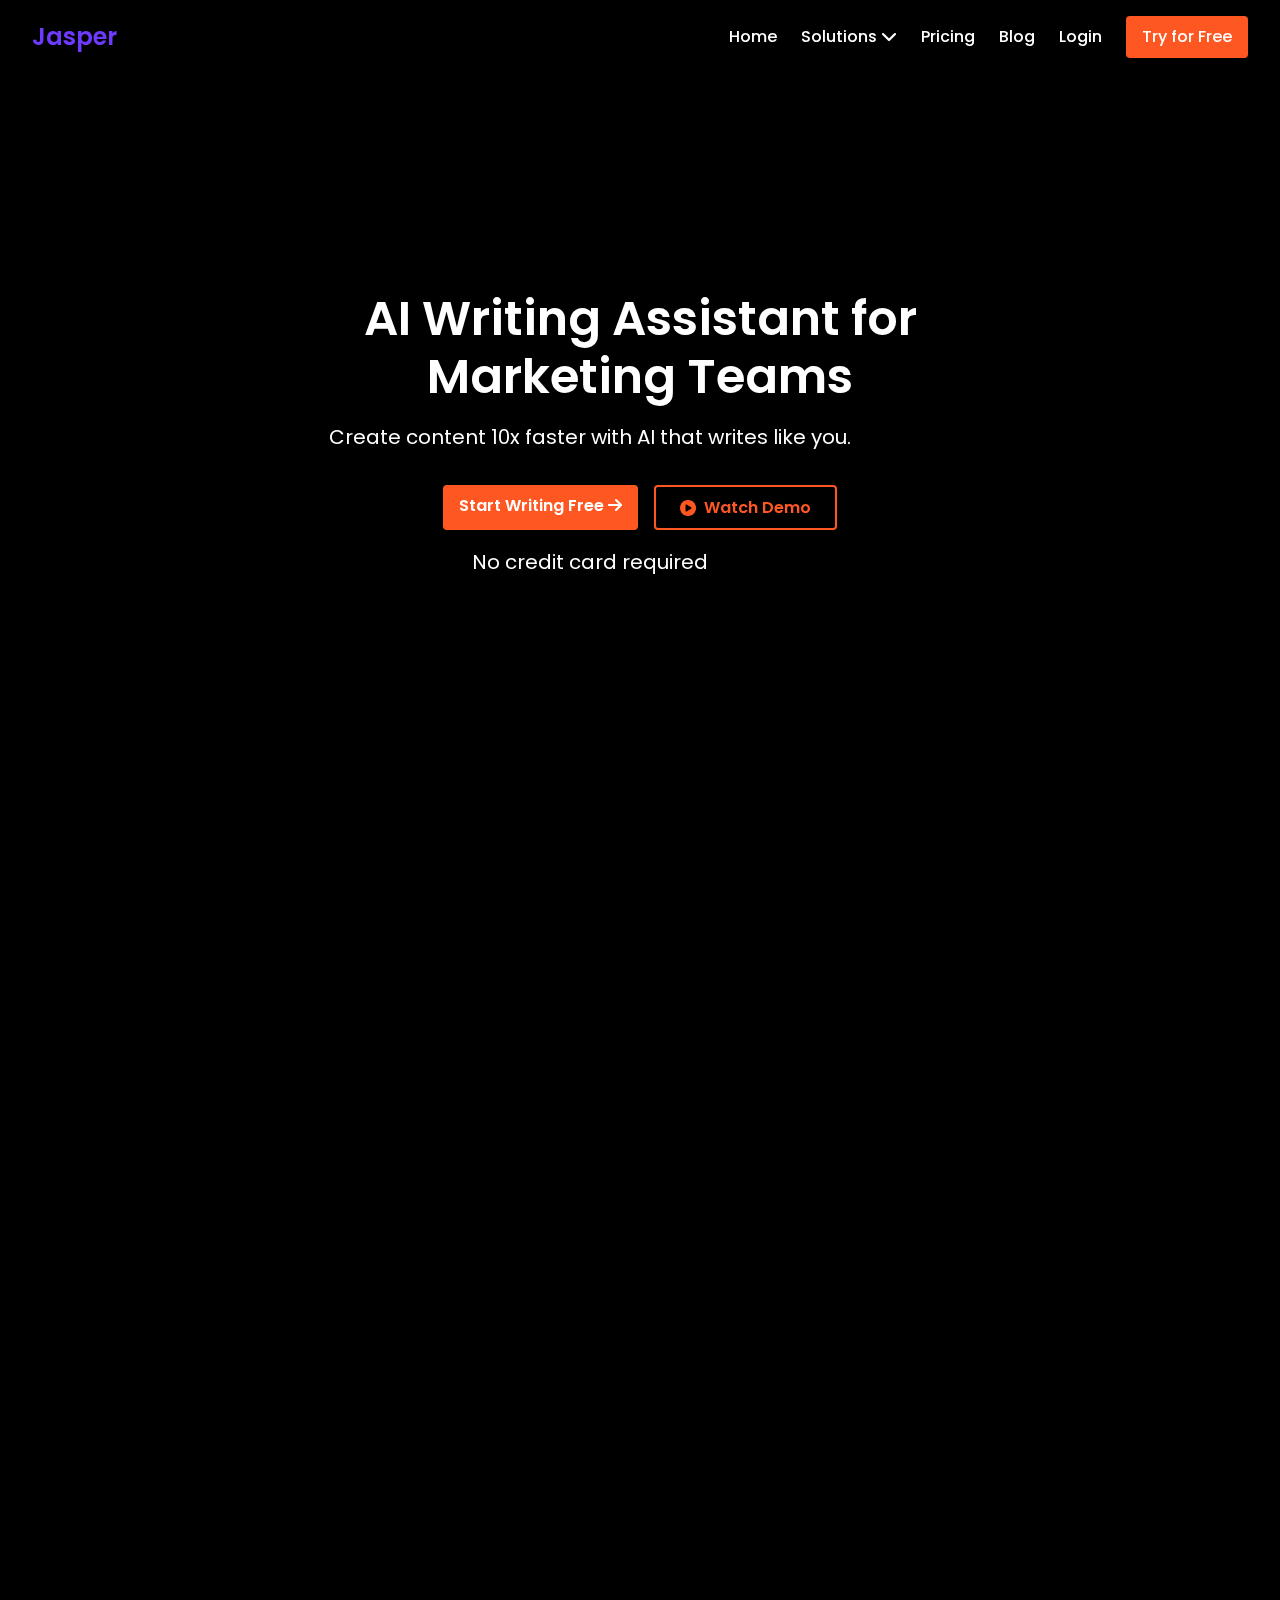
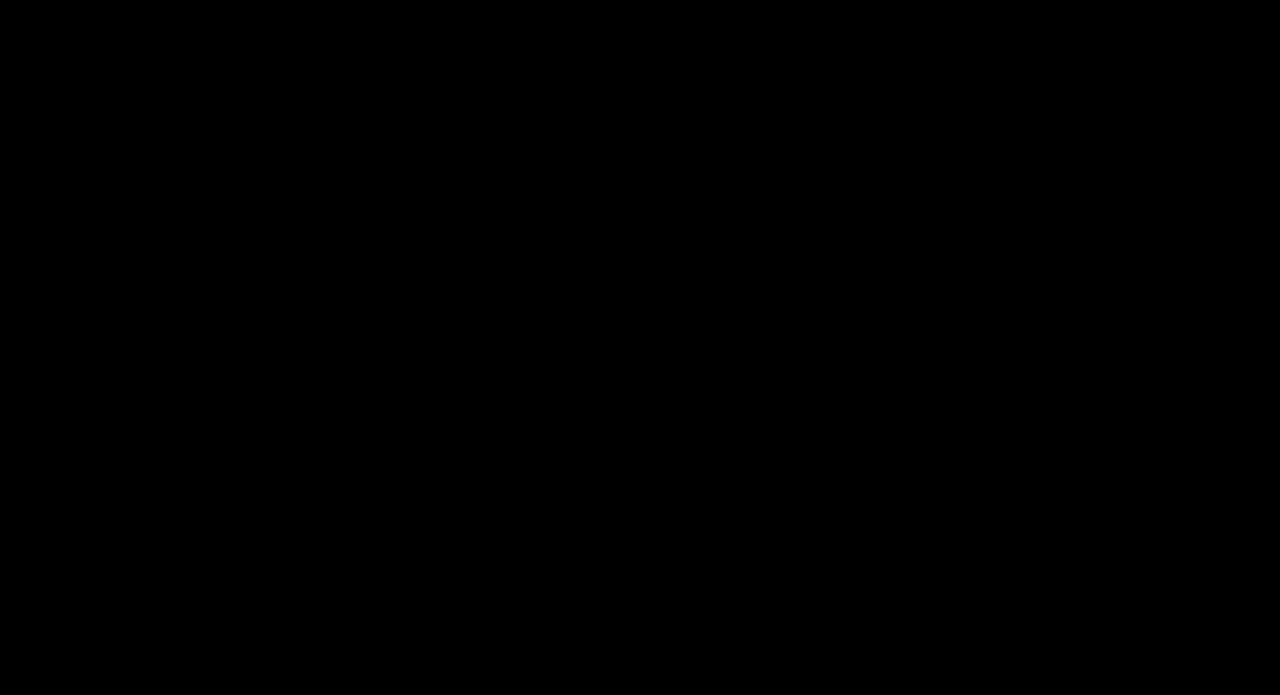
==== commit 0da4ad6f: "changed" ====
--- a/index.html
+++ b/index.html
@@ -1,105 +1,245 @@
 <!DOCTYPE html>
 <html lang="en">
 <head>
-  <meta charset="UTF-8">
-  <meta name="viewport" content="width=device-width, initial-scale=1.0">
-  <title>Jasper AI - Home</title>
-  <link href="https://fonts.googleapis.com/css2?family=Poppins:wght@400;500;600;700&display=swap" rel="stylesheet">
-  <link rel="stylesheet" href="https://cdnjs.cloudflare.com/ajax/libs/font-awesome/6.4.0/css/all.min.css">
-  <link rel="stylesheet" href="https://cdnjs.cloudflare.com/ajax/libs/animate.css/4.1.1/animate.min.css">
-  <link rel="stylesheet" href="styles.css">
+  <meta charset="UTF-8" />
+  <meta name="viewport" content="width=device-width, initial-scale=1" />
+  <title>Jasper AI - AI Writing Assistant</title>
+  <link href="https://fonts.googleapis.com/css2?family=Poppins:wght@400;600&display=swap" rel="stylesheet" />
+  <link rel="stylesheet" href="https://cdnjs.cloudflare.com/ajax/libs/font-awesome/6.4.0/css/all.min.css" />
+  <link rel="stylesheet" href="styles.css" />
+  <link rel="stylesheet" href="styles.css" />
+
+  <style>
+    /* Minimal CSS for layout and video background */
+    body, html {
+      margin: 0; padding: 0; font-family: 'Poppins', sans-serif; color: #fff; background: #000;
+      height: 100%;
+      overflow-x: hidden;
+    }
+    .navbar {
+      display: flex; justify-content: space-between; align-items: center;
+      padding: 1rem 2rem; background: rgba(0,0,0,0.7); position: fixed; width: 100%; top: 0; z-index: 10;
+    }
+    .navbar .logo {
+      font-weight: 600; font-size: 1.5rem; cursor: pointer;
+    }
+    .nav-links {
+      list-style: none; display: flex; gap: 1.5rem; margin: 0; padding: 0;
+    }
+    .nav-links li a {
+      color: #fff; text-decoration: none; font-weight: 500;
+      transition: color 0.3s;
+    }
+    .nav-links li a:hover {
+      color: #ff5722;
+    }
+    .cta-btn {
+      background: #ff5722; padding: 0.5rem 1rem; border-radius: 4px; color: #fff; font-weight: 600;
+      text-decoration: none;
+      transition: background 0.3s;
+    }
+    .cta-btn:hover {
+      background: #e64a19;
+    }
+    .hero {
+      position: relative; height: 100vh; display: flex; flex-direction: column; justify-content: center; align-items: center;
+      text-align: center; padding: 0 1rem;
+      z-index: 1;
+    }
+    .hero-video {
+      position: fixed; top: 0; left: 0; width: 100%; height: 100%; object-fit: cover; z-index: 0;
+    }
+    .video-overlay {
+      position: fixed; top: 0; left: 0; width: 100%; height: 100%;
+      background: rgba(0,0,0,0.5); z-index: 0;
+    }
+    .hero h1 {
+      font-size: 3rem; max-width: 700px; margin-bottom: 1rem;
+      font-weight: 600;
+    }
+    .hero p {
+      font-size: 1.25rem; max-width: 600px; margin-bottom: 2rem;
+      font-weight: 400;
+    }
+    .hero-buttons {
+      display: flex; gap: 1rem; justify-content: center; flex-wrap: wrap;
+    }
+    .secondary-btn {
+      background: transparent; border: 2px solid #ff5722; color: #ff5722; padding: 0.5rem 1.5rem; border-radius: 4px;
+      cursor: pointer; font-weight: 600;
+      display: flex; align-items: center; gap: 0.5rem;
+      transition: background 0.3s, color 0.3s;
+    }
+    .secondary-btn:hover {
+      background: #ff5722; color: #fff;
+    }
+    .hero-note {
+      margin-top: 1rem; font-size: 0.9rem; color: #ccc;
+    }
+    .trusted-by {
+      margin: 3rem auto; max-width: 900px; text-align: center; color: #bbb;
+      font-weight: 600; letter-spacing: 2px;
+    }
+    .logo-grid {
+      display: flex; justify-content: center; gap: 3rem; margin-top: 1rem; flex-wrap: wrap;
+      color: #fff; font-weight: 600; font-size: 1.1rem;
+    }
+    .features {
+      background: #111; padding: 3rem 1rem; text-align: center;
+    }
+    .features h2 {
+      font-size: 2rem; margin-bottom: 2rem;
+    }
+    .feature-cards {
+      display: flex; justify-content: center; gap: 2rem; flex-wrap: wrap;
+    }
+    .feature-card {
+      background: #222; padding: 1.5rem; border-radius: 8px; width: 250px;
+      box-shadow: 0 0 10px rgba(255,87,34,0.3);
+      transition: transform 0.3s;
+    }
+    .feature-card:hover {
+      transform: translateY(-10px);
+    }
+    .feature-card i {
+      font-size: 2.5rem; color: #ff5722; margin-bottom: 1rem;
+    }
+    .feature-card h3 {
+      margin-bottom: 0.5rem;
+    }
+    .testimonials {
+      background: #000; padding: 3rem 1rem; text-align: center; color: #eee;
+    }
+    .testimonials h2 {
+      font-size: 2rem; margin-bottom: 2rem;
+    }
+    .testimonial-carousel {
+      max-width: 700px; margin: 0 auto; position: relative;
+    }
+    .testimonial {
+      display: none; font-style: italic; font-size: 1.1rem;
+    }
+    .testimonial.active {
+      display: block;
+    }
+    .testimonial span {
+      display: block; margin-top: 1rem; font-weight: 600; font-style: normal;
+    }
+    .carousel-prev, .carousel-next {
+      position: absolute; top: 50%; transform: translateY(-50%);
+      background: transparent; border: none; color: #ff5722; font-size: 2rem; cursor: pointer;
+      user-select: none;
+    }
+    .carousel-prev {
+      left: -40px;
+    }
+    .carousel-next {
+      right: -40px;
+    }
+    .cta-section {
+      background: #ff5722; color: #fff; padding: 3rem 1rem; text-align: center;
+    }
+    .cta-section h2 {
+      font-size: 2rem; margin-bottom: 1rem;
+    }
+    .cta-section p {
+      margin-bottom: 2rem;
+    }
+    .footer {
+      background: #111; color: #666; padding: 2rem 1rem; text-align: center; font-size: 0.9rem;
+    }
+    /* Responsive */
+    @media (max-width: 768px) {
+      .hero h1 {
+        font-size: 2rem;
+      }
+      .feature-cards {
+        flex-direction: column; align-items: center;
+      }
+      .feature-card {
+        width: 90%;
+      }
+      .nav-links {
+        display: none;
+      }
+      .menu-toggle {
+        display: block; cursor: pointer; color: #fff;
+      }
+    }
+  </style>
 </head>
 <body>
   <nav class="navbar">
     <div class="logo">Jasper</div>
-    <div class="menu-toggle">☰</div>
+    <div class="menu-toggle"><i class="fas fa-bars"></i></div>
     <ul class="nav-links">
       <li><a href="index.html">Home</a></li>
       <li class="dropdown">
-        <a href="#" class="dropbtn">More</a>
-        <div class="dropdown-content">
-          <a href="pricing.html">Pricing</a>
-          <a href="blog.html">Blog</a>
-          <a href="login.html">Login</a>
-          <a href="guides.html">Guides</a>
-        </div>
+        <a href="#">Solutions <i class="fas fa-chevron-down"></i></a>
+        <ul class="dropdown-content">
+          <li><a href="#">Blog Writing</a></li>
+          <li><a href="#">Social Media</a></li>
+          <li><a href="#">Email Marketing</a></li>
+          <li><a href="#">Ad Copy</a></li>
+        </ul>
       </li>
+      <li><a href="pricing.html">Pricing</a></li>
+      <li><a href="blog.html">Blog</a></li>
+      <li><a href="login.html">Login</a></li>
       <li><a href="signup.html" class="cta-btn">Try for Free</a></li>
     </ul>
   </nav>
+
   <section class="hero">
-    <video autoplay loop muted class="hero-video" onerror="this.style.display='none';document.querySelector('.fallback-image').style.display='block'">
-      <source src="assets/videos/hero-video.mp4" type="video/mp4">
+    <video autoplay loop muted playsinline class="hero-video" poster="assets/images/hero-fallback.jpg">
+      <source src="assets/videos/hero-video.mp4" type="video/mp4" />
       Your browser does not support the video tag.
     </video>
-    <img src="https://via.placeholder.com/1920x1080?text=Hero+Image" alt="Hero Fallback" class="fallback-image" style="display:none; width:100%; height:100%; object-fit:cover; position:absolute; top:0; left:0; z-index:1;">
     <div class="video-overlay"></div>
-    <div class="hero-content animate__animated animate__fadeIn">
-      <h1>Write Better Content with AI</h1>
-      <p class="animate__animated animate__fadeIn" style="animation-delay: 0.3s;">Create blog posts, social media, and more 10x faster with Jasper.</p>
-      <div class="hero-buttons animate__animated animate__fadeIn" style="animation-delay: 0.6s;">
-        <a href="signup.html" class="cta-btn">Start Free Trial</a>
-        <button class="secondary-btn demo-btn">Watch Demo</button>
-      </div>
+    <div class="hero-content">
+      <h1>AI Writing Assistant for <span id="typewriter"></span></h1>
+      <p>Create content 10x faster with AI that writes like you.</p>
+      <div class="hero-buttons">
+        <a href="signup.html" class="cta-btn">Start Writing Free <i class="fas fa-arrow-right"></i></a>
+        <button class="secondary-btn demo-btn"><i class="fas fa-play-circle"></i> Watch Demo</button>
+      </div>
+      <p class="hero-note">No credit card required</p>
     </div>
   </section>
+
   <section class="trusted-by">
-    <p class="trusted-by-label">TRUSTED BY 100,000+ TEAMS WORLDWIDE</p>
+    <p>TRUSTED BY LEADING COMPANIES</p>
     <div class="logo-grid">
+      <div class="logo-item">IBM</div>
       <div class="logo-item">Airbnb</div>
-      <div class="logo-item">Spotify</div>
+      <div class="logo-item">Zoom</div>
       <div class="logo-item">HubSpot</div>
-      <div class="logo-item">Intercom</div>
-      <div class="logo-item">Pinterest</div>
     </div>
   </section>
+
   <section class="features">
-    <h2 class="section-title">Why Choose Jasper?</h2>
+    <h2>Why Choose Jasper?</h2>
     <div class="feature-cards">
-      <div class="feature-card animate__animated animate__fadeIn" style="animation-delay: 0.2s;">
+      <div class="feature-card">
         <i class="fas fa-bolt"></i>
         <h3>10x Faster</h3>
         <p>Create content in minutes, not hours.</p>
       </div>
-      <div class="feature-card animate__animated animate__fadeIn" style="animation-delay: 0.4s;">
-        <i class="fas fa-star"></i>
-        <h3>Premium Quality</h3>
-        <p>Human-like writing at scale.</p>
-      </div>
-      <div class="feature-card animate__animated animate__fadeIn" style="animation-delay: 0.6s;">
-        <i class="fas fa-shield-alt"></i>
-        <h3>Brand Consistent</h3>
-        <p>Maintain your unique voice.</p>
+      <div class="feature-card">
+        <i class="fas fa-bullseye"></i>
+        <h3>On-Brand Content</h3>
+        <p>Maintain your voice across channels.</p>
+      </div>
+      <div class="feature-card">
+        <i class="fas fa-chart-line"></i>
+        <h3>Better Results</h3>
+        <p>Content that performs better.</p>
       </div>
     </div>
   </section>
-  <section class="use-cases">
-    <h2 class="section-title">What Can You Create?</h2>
-    <div class="use-case-grid">
-      <div class="use-case-card">
-        <i class="fas fa-pencil-alt"></i>
-        <h3>Blog Posts</h3>
-        <p>Create engaging articles that rank.</p>
-      </div>
-      <div class="use-case-card">
-        <i class="fab fa-instagram"></i>
-        <h3>Social Media</h3>
-        <p>Craft posts that drive engagement.</p>
-      </div>
-      <div class="use-case-card">
-        <i class="fas fa-bullhorn"></i>
-        <h3>Marketing Copy</h3>
-        <p>Write ads that convert.</p>
-      </div>
-      <div class="use-case-card">
-        <i class="fas fa-envelope"></i>
-        <h3>Emails</h3>
-        <p>Send emails people want to read.</p>
-      </div>
-    </div>
-  </section>
+
   <section class="testimonials">
-    <h2 class="section-title">What Our Customers Say</h2>
+    <h2>What Our Customers Say</h2>
     <div class="testimonial-carousel">
       <div class="testimonial active">
         <p>"Jasper cut our content creation time by 80% while improving quality."</p>
@@ -109,75 +249,62 @@
         <p>"The AI writes better than most freelancers we've worked with."</p>
         <span>— Mark T., Startup Founder</span>
       </div>
-      <div class="testimonial">
-        <p>"We've doubled our content output with the same team size."</p>
-        <span>— Jennifer L., Content Manager</span>
-      </div>
       <button class="carousel-prev"><i class="fas fa-chevron-left"></i></button>
       <button class="carousel-next"><i class="fas fa-chevron-right"></i></button>
     </div>
   </section>
+
   <section class="cta-section">
     <h2>Ready to create amazing content?</h2>
-    <p>Join thousands of marketers and entrepreneurs creating content with Jasper.</p>
+    <p>Join thousands of marketers creating content with Jasper.</p>
     <a href="signup.html" class="cta-btn">Try Jasper Free</a>
   </section>
+
   <footer class="footer">
-    <div class="footer-content">
-      <div class="footer-section">
-        <h4>Jasper</h4>
-        <p>AI that helps you create content faster.</p>
-        <div class="social-icons">
-          <a href="#"><i class="fab fa-twitter"></i></a>
-          <a href="#"><i class="fab fa-facebook"></i></a>
-          <a href="#"><i class="fab fa-linkedin"></i></a>
-          <a href="#"><i class="fab fa-instagram"></i></a>
-        </div>
-      </div>
-      <div class="footer-section">
-        <h4>Product</h4>
-        <a href="#">Features</a>
-        <a href="pricing.html">Pricing</a>
-        <a href="#">What's New</a>
-        <a href="#">Roadmap</a>
-      </div>
-      <div class="footer-section">
-        <h4>Resources</h4>
-        <a href="blog.html">Blog</a>
-        <a href="guides.html">Guides</a>
-        <a href="#">Help Center</a>
-        <a href="#">API</a>
-      </div>
-      <div class="footer-section">
-        <h4>Company</h4>
-        <a href="#">About</a>
-        <a href="#">Careers</a>
-        <a href="#">Contact</a>
-        <a href="#">Terms</a>
-        <a href="#">Privacy</a>
-      </div>
-    </div>
-    <div class="footer-bottom">
-      <p>© 2025 Jasper. All rights reserved.</p>
-    </div>
+    <p>© 2025 Jasper. All rights reserved.</p>
   </footer>
-  <div class="chat-widget">
-    <div class="chat-icon"><i class="fas fa-comment"></i></div>
-    <div class="chat-box">
-      <div class="chat-header">
-        <h4>Chat with Jasper</h4>
-        <span class="close-chat"><i class="fas fa-times"></i></span>
-      </div>
-      <div class="chat-body">
-        <div class="chat-messages">
-          <div class="message bot"><p>Hi there! How can I help you today?</p></div>
-        </div>
-        <div class="chat-input">
-          <input type="text" placeholder="Type your message...">
-          <button><i class="fas fa-paper-plane"></i></button>
-        </div>
-      </div>
-    </div>
-  </div>
-  <script src="script.js"></script>
-</html>+
+  <script>
+    // Typewriter effect for hero headline
+    const words = ["Marketing Teams", "Content Creators", "Entrepreneurs", "Businesses"];
+    let i = 0;
+    const typewriterEl = document.getElementById("typewriter");
+
+    function typeWriter() {
+      typewriterEl.textContent = words[i];
+      i = (i + 1) % words.length;
+    }
+    typeWriter();
+    setInterval(typeWriter, 2500);
+
+    // Simple dropdown toggle for mobile
+    const menuToggle = document.querySelector('.menu-toggle');
+    const navLinks = document.querySelector('.nav-links');
+    menuToggle.addEventListener('click', () => {
+      navLinks.classList.toggle('active');
+    });
+
+    // Testimonial carousel
+    const testimonials = document.querySelectorAll('.testimonial');
+    const prevBtn = document.querySelector('.carousel-prev');
+    const nextBtn = document.querySelector('.carousel-next');
+    let currentTestimonial = 0;
+
+    function showTestimonial(index) {
+      testimonials.forEach((t, i) => {
+        t.classList.toggle('active', i === index);
+      });
+    }
+
+    prevBtn.addEventListener('click', () => {
+      currentTestimonial = (currentTestimonial - 1 + testimonials.length) % testimonials.length;
+      showTestimonial(currentTestimonial);
+    });
+
+    nextBtn.addEventListener('click', () => {
+      currentTestimonial = (currentTestimonial + 1) % testimonials.length;
+      showTestimonial(currentTestimonial);
+    });
+  </script>
+</body>
+</html>
--- a/styles.css
+++ b/styles.css
@@ -1,11 +1,12 @@
 /* Root Variables */
 :root {
-  --primary-color: #f03c2d;
-  --secondary-color: #d7321e;
-  --dark-text: #1a1a1a;
+  --primary-purple: #6E3AFF;
+  --primary-blue: #2D6AE0;
+  --secondary-purple: #5A32D1;
+  --dark-text: #1A1A1A;
   --light-text: #666;
-  --border-color: #e6e6e6;
-  --light-bg: #f8f9fa;
+  --border-color: #E6E6E6;
+  --light-bg: #F8F9FA;
   --box-shadow: 0 4px 12px rgba(0, 0, 0, 0.1);
   --transition: all 0.3s ease;
 }
@@ -22,6 +23,7 @@
   color: var(--dark-text);
   line-height: 1.6;
   overflow-x: hidden;
+  background: #FFFFFF;
 }
 
 a {
@@ -55,23 +57,23 @@
 }
 
 .cta-btn, .login-btn, .feedback-btn, .post-btn, .plan-btn {
-  background: var(--primary-color);
+  background: var(--primary-purple);
   color: white;
 }
 
 .cta-btn:hover, .login-btn:hover, .feedback-btn:hover, .post-btn:hover, .plan-btn:hover {
-  background: var(--secondary-color);
+  background: var(--secondary-purple);
   transform: translateY(-2px);
 }
 
 .secondary-btn {
   background: white;
-  color: var(--primary-color);
-  border: 1px solid var(--primary-color);
+  color: var(--primary-purple);
+  border: 1px solid var(--primary-purple);
 }
 
 .secondary-btn:hover {
-  background: rgba(240, 60, 45, 0.05);
+  background: rgba(110, 58, 255, 0.05);
   transform: translateY(-2px);
 }
 
@@ -91,7 +93,7 @@
 .logo {
   font-size: 24px;
   font-weight: 700;
-  color: var(--primary-color);
+  color: var(--primary-purple);
 }
 
 .nav-links {
@@ -107,7 +109,7 @@
 }
 
 .nav-links li a:hover {
-  color: var(--primary-color);
+  color: var(--primary-purple);
 }
 
 .menu-toggle {
@@ -214,6 +216,7 @@
   line-height: 1.2;
   margin-bottom: 1.5rem;
   color: white;
+  font-weight: 700;
 }
 
 .hero p {
@@ -278,7 +281,7 @@
 
 .feature-card i {
   font-size: 2rem;
-  color: var(--primary-color);
+  color: var(--primary-purple);
   margin-bottom: 1rem;
 }
 
@@ -313,7 +316,7 @@
 
 .use-case-card i {
   font-size: 2rem;
-  color: var(--primary-color);
+  color: var(--primary-purple);
   margin-bottom: 1rem;
 }
 
@@ -366,7 +369,7 @@
   position: absolute;
   top: 50%;
   transform: translateY(-50%);
-  background: var(--primary-color);
+  background: var(--primary-purple);
   color: white;
   border: none;
   padding: 10px;
@@ -385,7 +388,7 @@
 .cta-section {
   padding: 4rem 5%;
   text-align: center;
-  background: var(--primary-color);
+  background: var(--primary-blue);
   color: white;
 }
 
@@ -441,12 +444,12 @@
 }
 
 .login input:focus {
-  border-color: var(--primary-color);
+  border-color: var(--primary-purple);
 }
 
 .forgot-password {
   font-size: 0.9rem;
-  color: var(--primary-color);
+  color: var(--primary-purple);
   text-decoration: underline;
 }
 
@@ -513,11 +516,11 @@
 }
 
 input:checked + .slider {
-  background-color: var(--primary-color);
+  background-color: var(--primary-purple);
 }
 
 input:focus + .slider {
-  box-shadow: 0 0 1px var(--primary-color);
+  box-shadow: 0 0 1px var(--primary-purple);
 }
 
 input:checked + .slider:before {
@@ -552,7 +555,7 @@
 }
 
 .plan.highlight {
-  border: 2px solid var(--primary-color);
+  border: 2px solid var(--primary-purple);
 }
 
 .plan h3 {
@@ -668,18 +671,40 @@
 }
 
 .feedback input:focus, .feedback textarea:focus {
-  border-color: var(--primary-color);
+  border-color: var(--primary-purple);
 }
 
 #feedback-message {
   margin-top: 1rem;
-  color: var(--primary-color);
+  color: var(--primary-purple);
+}
+
+/* Guides Section */
+.guides-content {
+  padding: 4rem 5%;
+  text-align: center;
+  min-height: 60vh;
+  display: flex;
+  flex-direction: column;
+  justify-content: center;
+  align-items: center;
+}
+
+.guides-content h1 {
+  font-size: 2.5rem;
+  margin-bottom: 1rem;
+}
+
+.guides-content p {
+  font-size: 1.25rem;
+  color: var(--light-text);
+  margin-bottom: 1rem;
 }
 
 /* Footer */
 .footer {
   padding: 4rem 5%;
-  background: #1a1a1a;
+  background: #1A1A1A;
   color: white;
 }
 
@@ -727,7 +752,7 @@
 }
 
 .chat-icon {
-  background-color: var(--primary-color);
+  background-color: var(--primary-purple);
   color: white;
   width: 60px;
   height: 60px;
@@ -762,7 +787,7 @@
 }
 
 .chat-header {
-  background-color: var(--primary-color);
+  background-color: var(--primary-purple);
   color: white;
   padding: 15px;
   display: flex;
@@ -806,7 +831,7 @@
 }
 
 .message.user {
-  background-color: var(--primary-color);
+  background-color: var(--primary-blue);
   color: white;
   align-self: flex-end;
 }
@@ -827,7 +852,7 @@
 }
 
 .chat-input button {
-  background-color: var(--primary-color);
+  background-color: var(--primary-purple);
   color: white;
   border: none;
   padding: 8px 12px;
@@ -857,6 +882,10 @@
   max-height: 80%;
   overflow: auto;
   position: relative;
+}
+
+.modal-content {
+  text-align: center;
 }
 
 .modal iframe {
@@ -875,6 +904,22 @@
   color: #333;
 }
 
+.article-modal {
+  max-width: 600px;
+  padding: 2rem;
+}
+
+.article-modal h2 {
+  font-size: 1.75rem;
+  margin-bottom: 1rem;
+}
+
+.article-modal p {
+  font-size: 1rem;
+  color: var(--light-text);
+  margin-bottom: 1rem;
+}
+
 @media (max-width: 768px) {
   .hero h1 {
     font-size: 2.5rem;
@@ -889,3 +934,371 @@
     grid-template-columns: 1fr;
   }
 }
+.brand-settings {
+  position: fixed;
+  right: 20px;
+  bottom: 20px;
+  background: white;
+  padding: 15px;
+  border-radius: 8px;
+  box-shadow: 0 2px 10px rgba(0,0,0,0.1);
+  z-index: 1000;
+}
+.seo-tooltip {
+  position: relative;
+  display: inline-block;
+  border-bottom: 1px dotted #666;
+  cursor: help;
+}
+
+.seo-tooltip:hover::after {
+  content: "Readability: Good | Keywords: 3/5";
+  position: absolute;
+  background: #fff;
+  border: 1px solid #ddd;
+  padding: 5px;
+  border-radius: 4px;
+  bottom: 100%;
+  left: 50%;
+  transform: translateX(-50%);
+  white-space: nowrap;
+}
+/* Reset and base */
+* {
+  box-sizing: border-box;
+}
+body, html {
+  margin: 0;
+  padding: 0;
+  font-family: 'Poppins', sans-serif;
+  background-color: #000;
+  color: #fff;
+  height: 100%;
+  overflow-x: hidden;
+}
+
+/* Navbar */
+.navbar {
+  display: flex;
+  justify-content: space-between;
+  align-items: center;
+  padding: 1rem 2rem;
+  background: rgba(0, 0, 0, 0.7);
+  position: fixed;
+  width: 100%;
+  top: 0;
+  z-index: 1000;
+}
+.navbar .logo {
+  font-weight: 600;
+  font-size: 1.5rem;
+  cursor: pointer;
+}
+.nav-links {
+  list-style: none;
+  display: flex;
+  gap: 1.5rem;
+  margin: 0;
+  padding: 0;
+}
+.nav-links li {
+  position: relative;
+}
+.nav-links li a {
+  color: #fff;
+  text-decoration: none;
+  font-weight: 500;
+  transition: color 0.3s;
+}
+.nav-links li a:hover {
+  color: #ff5722;
+}
+.cta-btn {
+  background: #ff5722;
+  padding: 0.5rem 1rem;
+  border-radius: 4px;
+  color: #fff;
+  font-weight: 600;
+  text-decoration: none;
+  transition: background 0.3s;
+}
+.cta-btn:hover {
+  background: #e64a19;
+}
+
+/* Dropdown */
+.dropdown-content {
+  display: none;
+  position: absolute;
+  background-color: #222;
+  min-width: 160px;
+  top: 100%;
+  left: 0;
+  border-radius: 4px;
+  box-shadow: 0 8px 16px rgba(0,0,0,0.3);
+  z-index: 1001;
+}
+.dropdown-content li {
+  padding: 0.75rem 1rem;
+}
+.dropdown-content li a {
+  color: #fff;
+  display: block;
+}
+.dropdown-content li a:hover {
+  background-color: #ff5722;
+}
+.nav-links li:hover .dropdown-content {
+  display: block;
+}
+
+/* Menu toggle for mobile */
+.menu-toggle {
+  display: none;
+  font-size: 1.5rem;
+  cursor: pointer;
+  color: #fff;
+}
+
+/* Hero Section */
+.hero {
+  position: relative;
+  height: 100vh;
+  display: flex;
+  flex-direction: column;
+  justify-content: center;
+  align-items: center;
+  text-align: center;
+  padding: 0 1rem;
+  z-index: 1;
+}
+.hero-video {
+  position: fixed;
+  top: 0;
+  left: 0;
+  width: 100%;
+  height: 100%;
+  object-fit: cover;
+  z-index: 0;
+}
+.video-overlay {
+  position: fixed;
+  top: 0;
+  left: 0;
+  width: 100%;
+  height: 100%;
+  background: rgba(0,0,0,0.5);
+  z-index: 0;
+}
+.hero h1 {
+  font-size: 3rem;
+  max-width: 700px;
+  margin-bottom: 1rem;
+  font-weight: 600;
+}
+.hero p {
+  font-size: 1.25rem;
+  max-width: 600px;
+  margin-bottom: 2rem;
+  font-weight: 400;
+}
+.hero-buttons {
+  display: flex;
+  gap: 1rem;
+  justify-content: center;
+  flex-wrap: wrap;
+}
+.secondary-btn {
+  background: transparent;
+  border: 2px solid #ff5722;
+  color: #ff5722;
+  padding: 0.5rem 1.5rem;
+  border-radius: 4px;
+  cursor: pointer;
+  font-weight: 600;
+  display: flex;
+  align-items: center;
+  gap: 0.5rem;
+  transition: background 0.3s, color 0.3s;
+}
+.secondary-btn:hover {
+  background: #ff5722;
+  color: #fff;
+}
+.hero-note {
+  margin-top: 1rem;
+  font-size: 0.9rem;
+  color: #ccc;
+}
+
+/* Trusted By Section */
+.trusted-by {
+  margin: 3rem auto;
+  max-width: 900px;
+  text-align: center;
+  color: #bbb;
+  font-weight: 600;
+  letter-spacing: 2px;
+}
+.logo-grid {
+  display: flex;
+  justify-content: center;
+  gap: 3rem;
+  margin-top: 1rem;
+  flex-wrap: wrap;
+  color: #fff;
+  font-weight: 600;
+  font-size: 1.1rem;
+}
+
+/* Features Section */
+.features {
+  background: #111;
+  padding: 3rem 1rem;
+  text-align: center;
+}
+.features h2 {
+  font-size: 2rem;
+  margin-bottom: 2rem;
+}
+.feature-cards {
+  display: flex;
+  justify-content: center;
+  gap: 2rem;
+  flex-wrap: wrap;
+}
+.feature-card {
+  background: #222;
+  padding: 1.5rem;
+  border-radius: 8px;
+  width: 250px;
+  box-shadow: 0 0 10px rgba(255,87,34,0.3);
+  transition: transform 0.3s;
+}
+.feature-card:hover {
+  transform: translateY(-10px);
+}
+.feature-card i {
+  font-size: 2.5rem;
+  color: #ff5722;
+  margin-bottom: 1rem;
+}
+.feature-card h3 {
+  margin-bottom: 0.5rem;
+}
+
+/* Testimonials Section */
+.testimonials {
+  background: #000;
+  padding: 3rem 1rem;
+  text-align: center;
+  color: #eee;
+}
+.testimonials h2 {
+  font-size: 2rem;
+  margin-bottom: 2rem;
+}
+.testimonial-carousel {
+  max-width: 700px;
+  margin: 0 auto;
+  position: relative;
+}
+.testimonial {
+  display: none;
+  font-style: italic;
+  font-size: 1.1rem;
+}
+.testimonial.active {
+  display: block;
+}
+.testimonial span {
+  display: block;
+  margin-top: 1rem;
+  font-weight: 600;
+  font-style: normal;
+}
+.carousel-prev, .carousel-next {
+  position: absolute;
+  top: 50%;
+  transform: translateY(-50%);
+  background: transparent;
+  border: none;
+  color: #ff5722;
+  font-size: 2rem;
+  cursor: pointer;
+  user-select: none;
+}
+.carousel-prev {
+  left: -40px;
+}
+.carousel-next {
+  right: -40px;
+}
+
+/* CTA Section */
+.cta-section {
+  background: #ff5722;
+  color: #fff;
+  padding: 3rem 1rem;
+  text-align: center;
+}
+.cta-section h2 {
+  font-size: 2rem;
+  margin-bottom: 1rem;
+}
+.cta-section p {
+  margin-bottom: 2rem;
+}
+
+/* Footer */
+.footer {
+  background: #111;
+  color: #666;
+  padding: 2rem 1rem;
+  text-align: center;
+  font-size: 0.9rem;
+}
+
+/* Responsive */
+@media (max-width: 768px) {
+  .hero h1 {
+    font-size: 2rem;
+  }
+  .feature-cards {
+    flex-direction: column;
+    align-items: center;
+  }
+  .feature-card {
+    width: 90%;
+  }
+  .nav-links {
+    display: none;
+    flex-direction: column;
+    background: rgba(0,0,0,0.9);
+    position: fixed;
+    top: 60px;
+    right: 0;
+    width: 200px;
+    padding: 1rem;
+    border-radius: 0 0 0 8px;
+  }
+  .nav-links.active {
+    display: flex;
+  }
+  .menu-toggle {
+    display: block;
+    font-size: 1.5rem;
+    cursor: pointer;
+    color: #fff;
+  }
+  .dropdown-content {
+    position: static;
+    background: transparent;
+    box-shadow: none;
+    padding-left: 1rem;
+  }
+  .dropdown-content li a:hover {
+    background: transparent;
+    color: #ff5722;
+  }
+}
--- a/styles.css
+++ b/styles.css
@@ -1,11 +1,12 @@
 /* Root Variables */
 :root {
-  --primary-color: #f03c2d;
-  --secondary-color: #d7321e;
-  --dark-text: #1a1a1a;
+  --primary-purple: #6E3AFF;
+  --primary-blue: #2D6AE0;
+  --secondary-purple: #5A32D1;
+  --dark-text: #1A1A1A;
   --light-text: #666;
-  --border-color: #e6e6e6;
-  --light-bg: #f8f9fa;
+  --border-color: #E6E6E6;
+  --light-bg: #F8F9FA;
   --box-shadow: 0 4px 12px rgba(0, 0, 0, 0.1);
   --transition: all 0.3s ease;
 }
@@ -22,6 +23,7 @@
   color: var(--dark-text);
   line-height: 1.6;
   overflow-x: hidden;
+  background: #FFFFFF;
 }
 
 a {
@@ -55,23 +57,23 @@
 }
 
 .cta-btn, .login-btn, .feedback-btn, .post-btn, .plan-btn {
-  background: var(--primary-color);
+  background: var(--primary-purple);
   color: white;
 }
 
 .cta-btn:hover, .login-btn:hover, .feedback-btn:hover, .post-btn:hover, .plan-btn:hover {
-  background: var(--secondary-color);
+  background: var(--secondary-purple);
   transform: translateY(-2px);
 }
 
 .secondary-btn {
   background: white;
-  color: var(--primary-color);
-  border: 1px solid var(--primary-color);
+  color: var(--primary-purple);
+  border: 1px solid var(--primary-purple);
 }
 
 .secondary-btn:hover {
-  background: rgba(240, 60, 45, 0.05);
+  background: rgba(110, 58, 255, 0.05);
   transform: translateY(-2px);
 }
 
@@ -91,7 +93,7 @@
 .logo {
   font-size: 24px;
   font-weight: 700;
-  color: var(--primary-color);
+  color: var(--primary-purple);
 }
 
 .nav-links {
@@ -107,7 +109,7 @@
 }
 
 .nav-links li a:hover {
-  color: var(--primary-color);
+  color: var(--primary-purple);
 }
 
 .menu-toggle {
@@ -214,6 +216,7 @@
   line-height: 1.2;
   margin-bottom: 1.5rem;
   color: white;
+  font-weight: 700;
 }
 
 .hero p {
@@ -278,7 +281,7 @@
 
 .feature-card i {
   font-size: 2rem;
-  color: var(--primary-color);
+  color: var(--primary-purple);
   margin-bottom: 1rem;
 }
 
@@ -313,7 +316,7 @@
 
 .use-case-card i {
   font-size: 2rem;
-  color: var(--primary-color);
+  color: var(--primary-purple);
   margin-bottom: 1rem;
 }
 
@@ -366,7 +369,7 @@
   position: absolute;
   top: 50%;
   transform: translateY(-50%);
-  background: var(--primary-color);
+  background: var(--primary-purple);
   color: white;
   border: none;
   padding: 10px;
@@ -385,7 +388,7 @@
 .cta-section {
   padding: 4rem 5%;
   text-align: center;
-  background: var(--primary-color);
+  background: var(--primary-blue);
   color: white;
 }
 
@@ -441,12 +444,12 @@
 }
 
 .login input:focus {
-  border-color: var(--primary-color);
+  border-color: var(--primary-purple);
 }
 
 .forgot-password {
   font-size: 0.9rem;
-  color: var(--primary-color);
+  color: var(--primary-purple);
   text-decoration: underline;
 }
 
@@ -513,11 +516,11 @@
 }
 
 input:checked + .slider {
-  background-color: var(--primary-color);
+  background-color: var(--primary-purple);
 }
 
 input:focus + .slider {
-  box-shadow: 0 0 1px var(--primary-color);
+  box-shadow: 0 0 1px var(--primary-purple);
 }
 
 input:checked + .slider:before {
@@ -552,7 +555,7 @@
 }
 
 .plan.highlight {
-  border: 2px solid var(--primary-color);
+  border: 2px solid var(--primary-purple);
 }
 
 .plan h3 {
@@ -668,18 +671,40 @@
 }
 
 .feedback input:focus, .feedback textarea:focus {
-  border-color: var(--primary-color);
+  border-color: var(--primary-purple);
 }
 
 #feedback-message {
   margin-top: 1rem;
-  color: var(--primary-color);
+  color: var(--primary-purple);
+}
+
+/* Guides Section */
+.guides-content {
+  padding: 4rem 5%;
+  text-align: center;
+  min-height: 60vh;
+  display: flex;
+  flex-direction: column;
+  justify-content: center;
+  align-items: center;
+}
+
+.guides-content h1 {
+  font-size: 2.5rem;
+  margin-bottom: 1rem;
+}
+
+.guides-content p {
+  font-size: 1.25rem;
+  color: var(--light-text);
+  margin-bottom: 1rem;
 }
 
 /* Footer */
 .footer {
   padding: 4rem 5%;
-  background: #1a1a1a;
+  background: #1A1A1A;
   color: white;
 }
 
@@ -727,7 +752,7 @@
 }
 
 .chat-icon {
-  background-color: var(--primary-color);
+  background-color: var(--primary-purple);
   color: white;
   width: 60px;
   height: 60px;
@@ -762,7 +787,7 @@
 }
 
 .chat-header {
-  background-color: var(--primary-color);
+  background-color: var(--primary-purple);
   color: white;
   padding: 15px;
   display: flex;
@@ -806,7 +831,7 @@
 }
 
 .message.user {
-  background-color: var(--primary-color);
+  background-color: var(--primary-blue);
   color: white;
   align-self: flex-end;
 }
@@ -827,7 +852,7 @@
 }
 
 .chat-input button {
-  background-color: var(--primary-color);
+  background-color: var(--primary-purple);
   color: white;
   border: none;
   padding: 8px 12px;
@@ -857,6 +882,10 @@
   max-height: 80%;
   overflow: auto;
   position: relative;
+}
+
+.modal-content {
+  text-align: center;
 }
 
 .modal iframe {
@@ -875,6 +904,22 @@
   color: #333;
 }
 
+.article-modal {
+  max-width: 600px;
+  padding: 2rem;
+}
+
+.article-modal h2 {
+  font-size: 1.75rem;
+  margin-bottom: 1rem;
+}
+
+.article-modal p {
+  font-size: 1rem;
+  color: var(--light-text);
+  margin-bottom: 1rem;
+}
+
 @media (max-width: 768px) {
   .hero h1 {
     font-size: 2.5rem;
@@ -889,3 +934,371 @@
     grid-template-columns: 1fr;
   }
 }
+.brand-settings {
+  position: fixed;
+  right: 20px;
+  bottom: 20px;
+  background: white;
+  padding: 15px;
+  border-radius: 8px;
+  box-shadow: 0 2px 10px rgba(0,0,0,0.1);
+  z-index: 1000;
+}
+.seo-tooltip {
+  position: relative;
+  display: inline-block;
+  border-bottom: 1px dotted #666;
+  cursor: help;
+}
+
+.seo-tooltip:hover::after {
+  content: "Readability: Good | Keywords: 3/5";
+  position: absolute;
+  background: #fff;
+  border: 1px solid #ddd;
+  padding: 5px;
+  border-radius: 4px;
+  bottom: 100%;
+  left: 50%;
+  transform: translateX(-50%);
+  white-space: nowrap;
+}
+/* Reset and base */
+* {
+  box-sizing: border-box;
+}
+body, html {
+  margin: 0;
+  padding: 0;
+  font-family: 'Poppins', sans-serif;
+  background-color: #000;
+  color: #fff;
+  height: 100%;
+  overflow-x: hidden;
+}
+
+/* Navbar */
+.navbar {
+  display: flex;
+  justify-content: space-between;
+  align-items: center;
+  padding: 1rem 2rem;
+  background: rgba(0, 0, 0, 0.7);
+  position: fixed;
+  width: 100%;
+  top: 0;
+  z-index: 1000;
+}
+.navbar .logo {
+  font-weight: 600;
+  font-size: 1.5rem;
+  cursor: pointer;
+}
+.nav-links {
+  list-style: none;
+  display: flex;
+  gap: 1.5rem;
+  margin: 0;
+  padding: 0;
+}
+.nav-links li {
+  position: relative;
+}
+.nav-links li a {
+  color: #fff;
+  text-decoration: none;
+  font-weight: 500;
+  transition: color 0.3s;
+}
+.nav-links li a:hover {
+  color: #ff5722;
+}
+.cta-btn {
+  background: #ff5722;
+  padding: 0.5rem 1rem;
+  border-radius: 4px;
+  color: #fff;
+  font-weight: 600;
+  text-decoration: none;
+  transition: background 0.3s;
+}
+.cta-btn:hover {
+  background: #e64a19;
+}
+
+/* Dropdown */
+.dropdown-content {
+  display: none;
+  position: absolute;
+  background-color: #222;
+  min-width: 160px;
+  top: 100%;
+  left: 0;
+  border-radius: 4px;
+  box-shadow: 0 8px 16px rgba(0,0,0,0.3);
+  z-index: 1001;
+}
+.dropdown-content li {
+  padding: 0.75rem 1rem;
+}
+.dropdown-content li a {
+  color: #fff;
+  display: block;
+}
+.dropdown-content li a:hover {
+  background-color: #ff5722;
+}
+.nav-links li:hover .dropdown-content {
+  display: block;
+}
+
+/* Menu toggle for mobile */
+.menu-toggle {
+  display: none;
+  font-size: 1.5rem;
+  cursor: pointer;
+  color: #fff;
+}
+
+/* Hero Section */
+.hero {
+  position: relative;
+  height: 100vh;
+  display: flex;
+  flex-direction: column;
+  justify-content: center;
+  align-items: center;
+  text-align: center;
+  padding: 0 1rem;
+  z-index: 1;
+}
+.hero-video {
+  position: fixed;
+  top: 0;
+  left: 0;
+  width: 100%;
+  height: 100%;
+  object-fit: cover;
+  z-index: 0;
+}
+.video-overlay {
+  position: fixed;
+  top: 0;
+  left: 0;
+  width: 100%;
+  height: 100%;
+  background: rgba(0,0,0,0.5);
+  z-index: 0;
+}
+.hero h1 {
+  font-size: 3rem;
+  max-width: 700px;
+  margin-bottom: 1rem;
+  font-weight: 600;
+}
+.hero p {
+  font-size: 1.25rem;
+  max-width: 600px;
+  margin-bottom: 2rem;
+  font-weight: 400;
+}
+.hero-buttons {
+  display: flex;
+  gap: 1rem;
+  justify-content: center;
+  flex-wrap: wrap;
+}
+.secondary-btn {
+  background: transparent;
+  border: 2px solid #ff5722;
+  color: #ff5722;
+  padding: 0.5rem 1.5rem;
+  border-radius: 4px;
+  cursor: pointer;
+  font-weight: 600;
+  display: flex;
+  align-items: center;
+  gap: 0.5rem;
+  transition: background 0.3s, color 0.3s;
+}
+.secondary-btn:hover {
+  background: #ff5722;
+  color: #fff;
+}
+.hero-note {
+  margin-top: 1rem;
+  font-size: 0.9rem;
+  color: #ccc;
+}
+
+/* Trusted By Section */
+.trusted-by {
+  margin: 3rem auto;
+  max-width: 900px;
+  text-align: center;
+  color: #bbb;
+  font-weight: 600;
+  letter-spacing: 2px;
+}
+.logo-grid {
+  display: flex;
+  justify-content: center;
+  gap: 3rem;
+  margin-top: 1rem;
+  flex-wrap: wrap;
+  color: #fff;
+  font-weight: 600;
+  font-size: 1.1rem;
+}
+
+/* Features Section */
+.features {
+  background: #111;
+  padding: 3rem 1rem;
+  text-align: center;
+}
+.features h2 {
+  font-size: 2rem;
+  margin-bottom: 2rem;
+}
+.feature-cards {
+  display: flex;
+  justify-content: center;
+  gap: 2rem;
+  flex-wrap: wrap;
+}
+.feature-card {
+  background: #222;
+  padding: 1.5rem;
+  border-radius: 8px;
+  width: 250px;
+  box-shadow: 0 0 10px rgba(255,87,34,0.3);
+  transition: transform 0.3s;
+}
+.feature-card:hover {
+  transform: translateY(-10px);
+}
+.feature-card i {
+  font-size: 2.5rem;
+  color: #ff5722;
+  margin-bottom: 1rem;
+}
+.feature-card h3 {
+  margin-bottom: 0.5rem;
+}
+
+/* Testimonials Section */
+.testimonials {
+  background: #000;
+  padding: 3rem 1rem;
+  text-align: center;
+  color: #eee;
+}
+.testimonials h2 {
+  font-size: 2rem;
+  margin-bottom: 2rem;
+}
+.testimonial-carousel {
+  max-width: 700px;
+  margin: 0 auto;
+  position: relative;
+}
+.testimonial {
+  display: none;
+  font-style: italic;
+  font-size: 1.1rem;
+}
+.testimonial.active {
+  display: block;
+}
+.testimonial span {
+  display: block;
+  margin-top: 1rem;
+  font-weight: 600;
+  font-style: normal;
+}
+.carousel-prev, .carousel-next {
+  position: absolute;
+  top: 50%;
+  transform: translateY(-50%);
+  background: transparent;
+  border: none;
+  color: #ff5722;
+  font-size: 2rem;
+  cursor: pointer;
+  user-select: none;
+}
+.carousel-prev {
+  left: -40px;
+}
+.carousel-next {
+  right: -40px;
+}
+
+/* CTA Section */
+.cta-section {
+  background: #ff5722;
+  color: #fff;
+  padding: 3rem 1rem;
+  text-align: center;
+}
+.cta-section h2 {
+  font-size: 2rem;
+  margin-bottom: 1rem;
+}
+.cta-section p {
+  margin-bottom: 2rem;
+}
+
+/* Footer */
+.footer {
+  background: #111;
+  color: #666;
+  padding: 2rem 1rem;
+  text-align: center;
+  font-size: 0.9rem;
+}
+
+/* Responsive */
+@media (max-width: 768px) {
+  .hero h1 {
+    font-size: 2rem;
+  }
+  .feature-cards {
+    flex-direction: column;
+    align-items: center;
+  }
+  .feature-card {
+    width: 90%;
+  }
+  .nav-links {
+    display: none;
+    flex-direction: column;
+    background: rgba(0,0,0,0.9);
+    position: fixed;
+    top: 60px;
+    right: 0;
+    width: 200px;
+    padding: 1rem;
+    border-radius: 0 0 0 8px;
+  }
+  .nav-links.active {
+    display: flex;
+  }
+  .menu-toggle {
+    display: block;
+    font-size: 1.5rem;
+    cursor: pointer;
+    color: #fff;
+  }
+  .dropdown-content {
+    position: static;
+    background: transparent;
+    box-shadow: none;
+    padding-left: 1rem;
+  }
+  .dropdown-content li a:hover {
+    background: transparent;
+    color: #ff5722;
+  }
+}
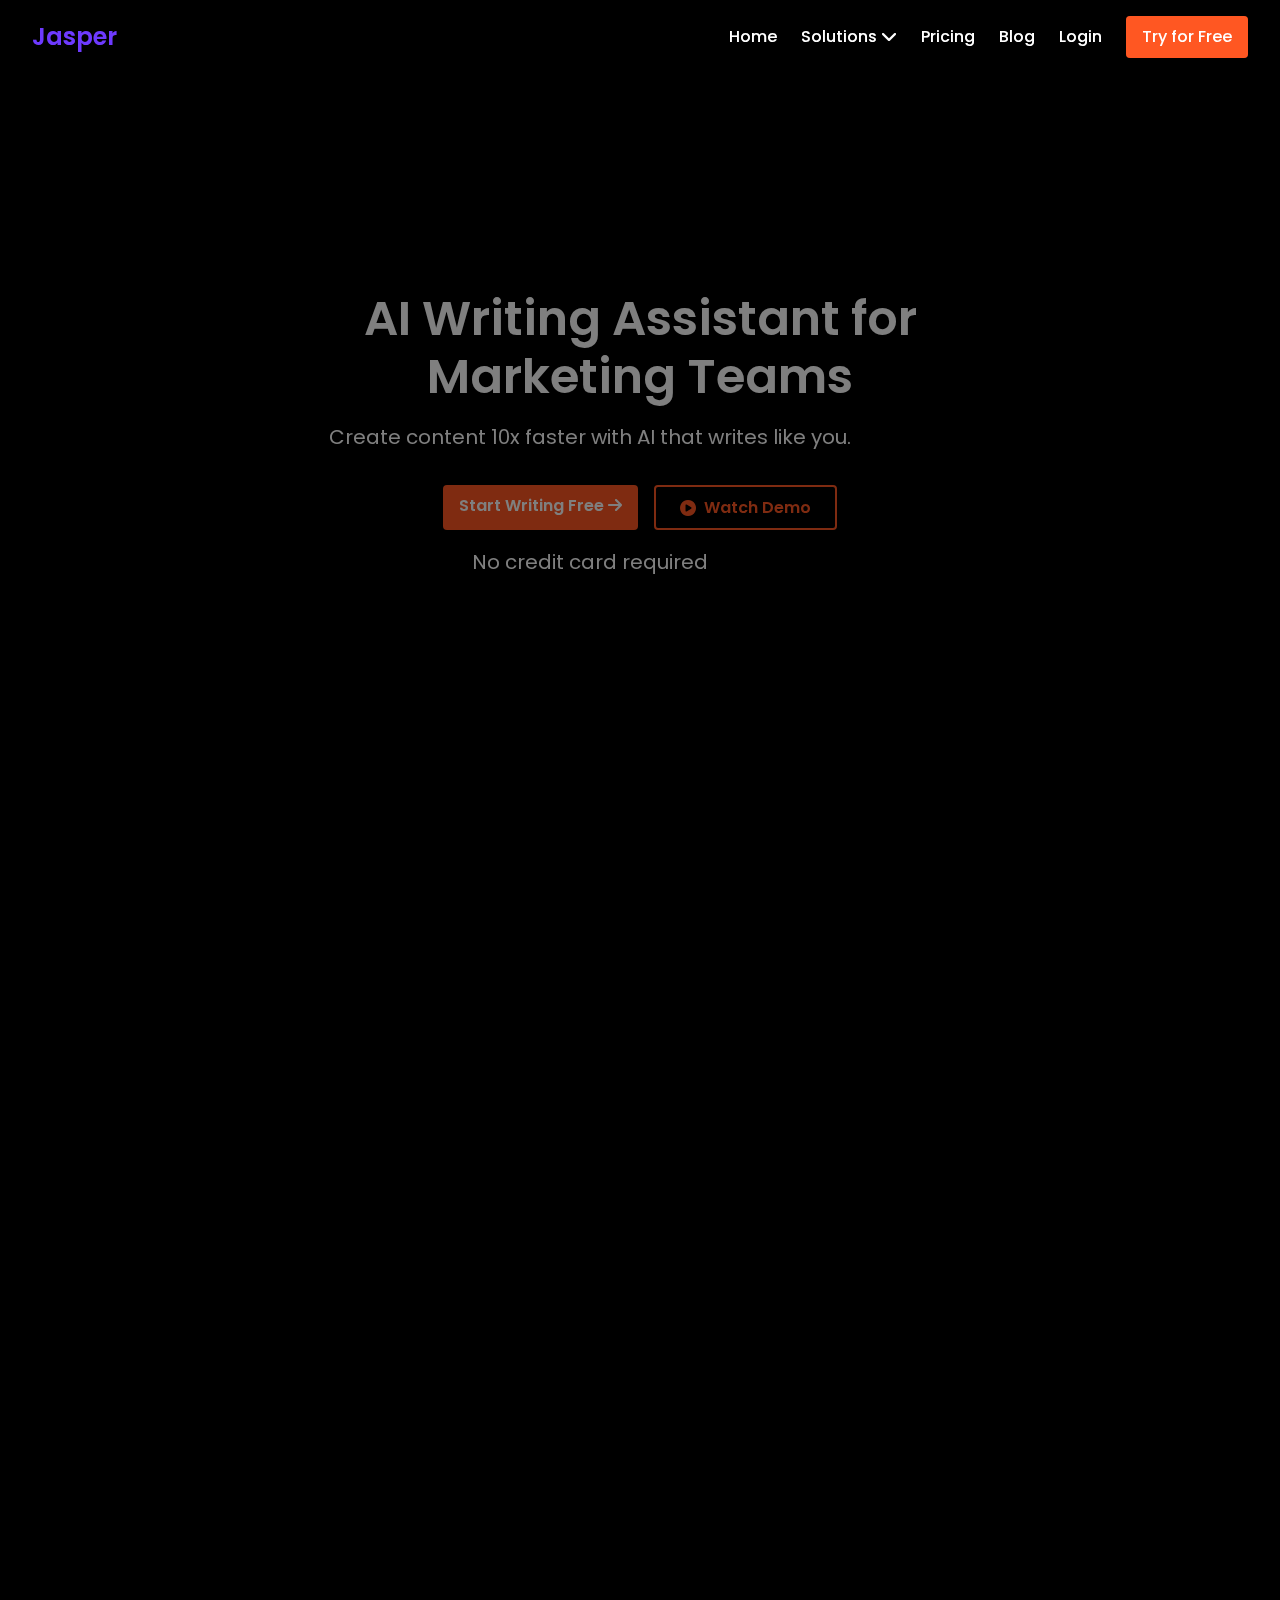
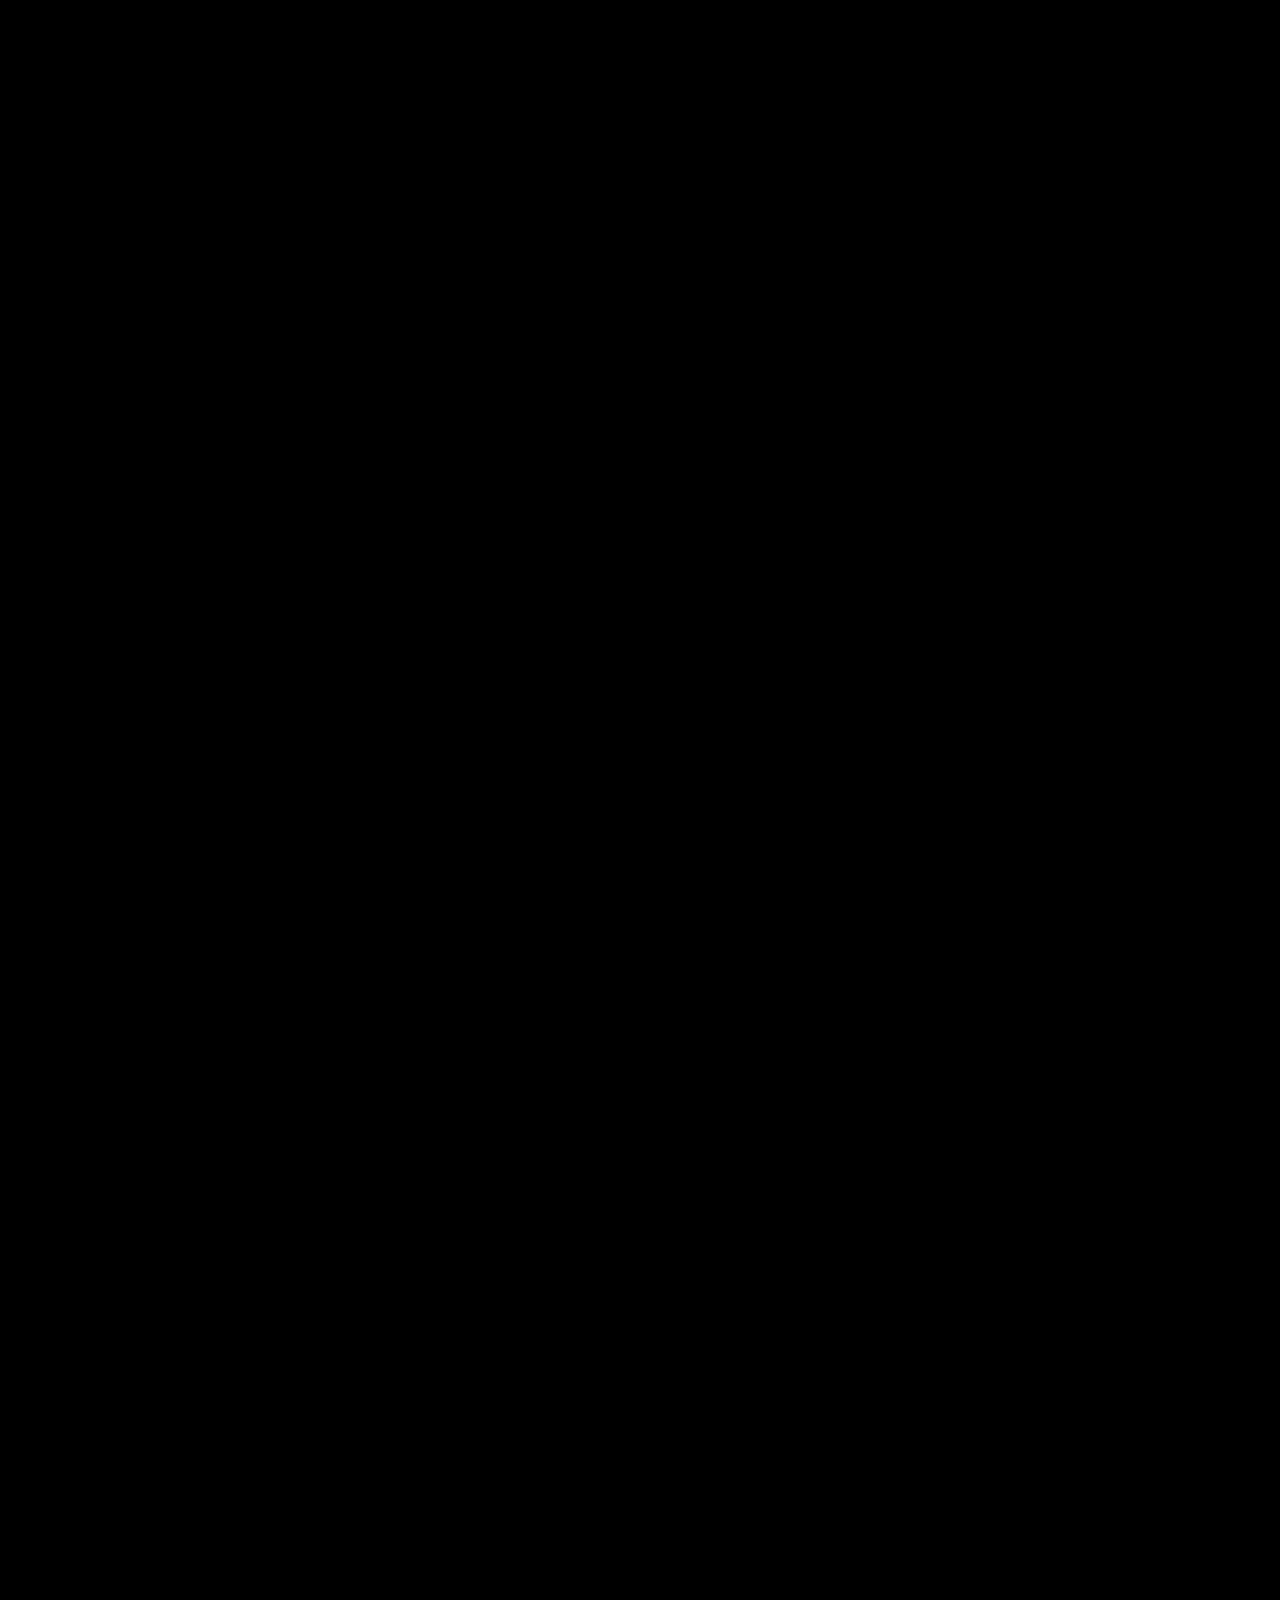
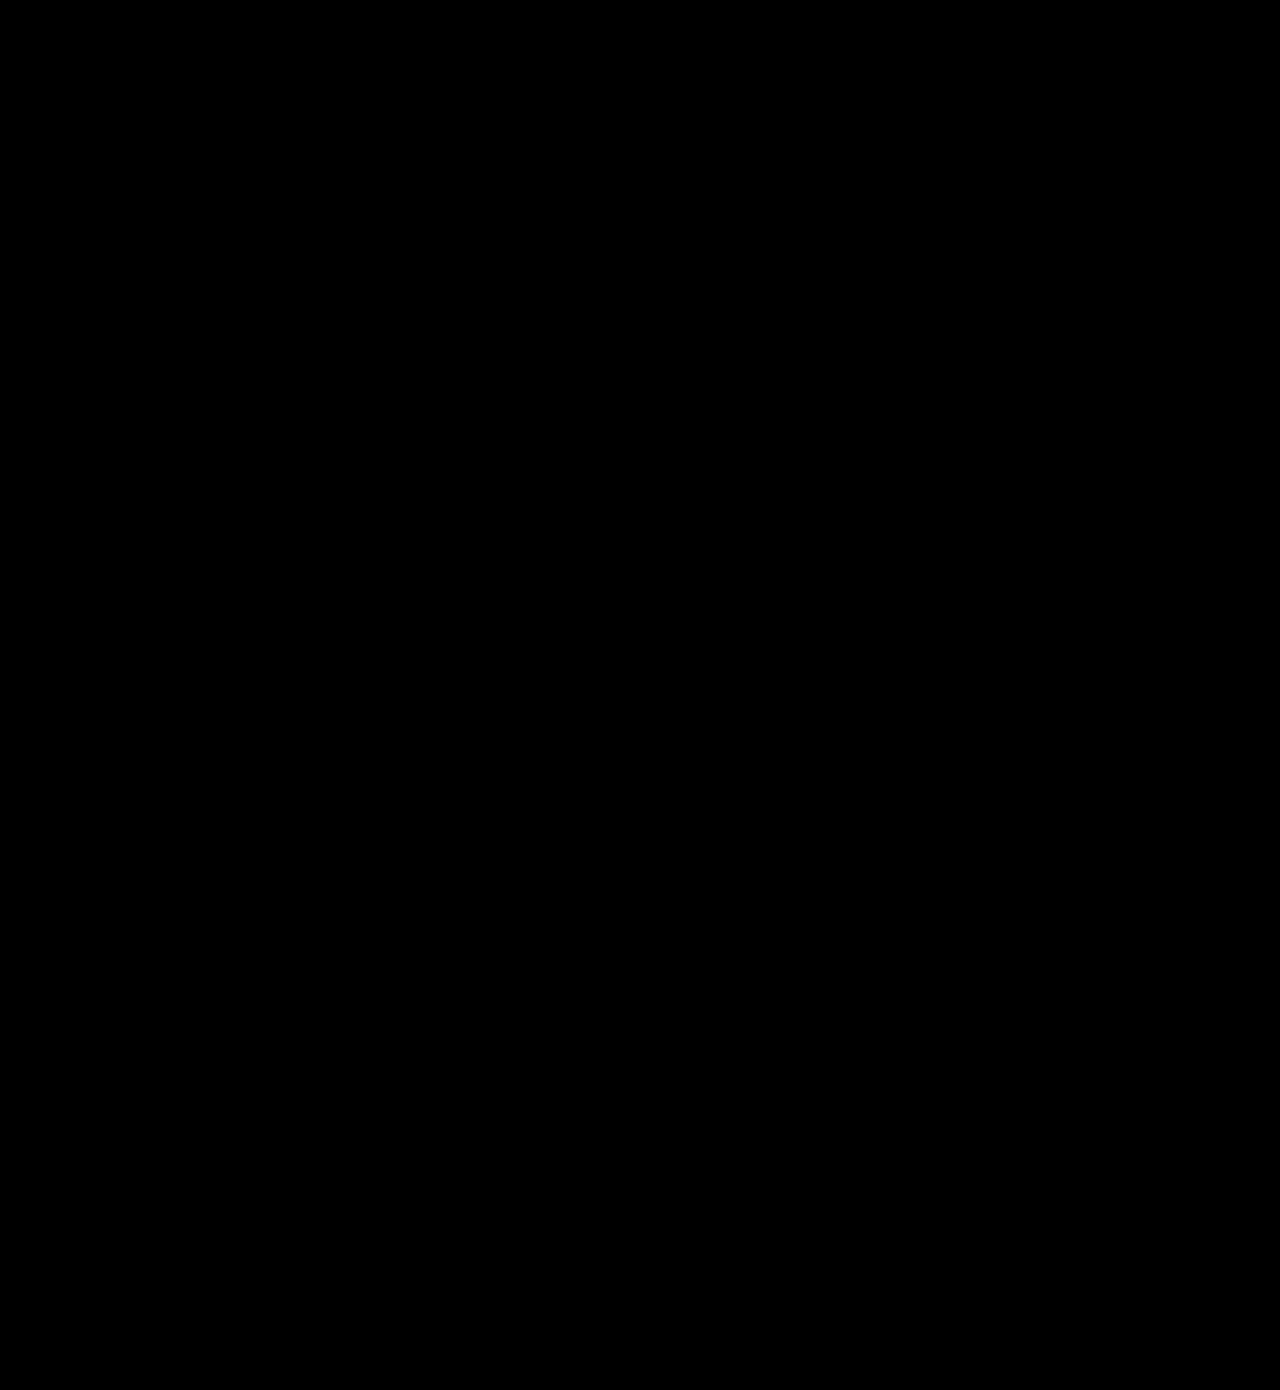
==== commit 7f365be8: "..." ====
--- a/index.html
+++ b/index.html
@@ -308,3 +308,113 @@
   </script>
 </body>
 </html>
+<!DOCTYPE html>
+<html lang="en">
+<head>
+  <meta charset="UTF-8" />
+  <meta name="viewport" content="width=device-width, initial-scale=1" />
+  <title>Jasper AI - AI Writing Assistant</title>
+  <link href="https://fonts.googleapis.com/css2?family=Poppins:wght@400;600&display=swap" rel="stylesheet" />
+  <link rel="stylesheet" href="https://cdnjs.cloudflare.com/ajax/libs/font-awesome/6.4.0/css/all.min.css" />
+  <link rel="stylesheet" href="styles.css" />
+</head>
+<body>
+  <nav class="navbar">
+    <div class="logo">Jasper</div>
+    <div class="menu-toggle"><i class="fas fa-bars"></i></div>
+    <ul class="nav-links">
+      <li><a href="index.html">Home</a></li>
+      <li class="dropdown">
+        <a href="#">Solutions <i class="fas fa-chevron-down"></i></a>
+        <ul class="dropdown-content">
+          <li><a href="#">Blog Writing</a></li>
+          <li><a href="#">Social Media</a></li>
+          <li><a href="#">Email Marketing</a></li>
+          <li><a href="#">Ad Copy</a></li>
+        </ul>
+      </li>
+      <li><a href="pricing.html">Pricing</a></li>
+      <li><a href="blog.html">Blog</a></li>
+      <li><a href="login.html">Login</a></li>
+      <li><a href="signup.html" class="cta-btn">Try for Free</a></li>
+    </ul>
+  </nav>
+
+  <section class="hero">
+    <video autoplay loop muted playsinline class="hero-video" poster="assets/images/hero-fallback.jpg">
+      <source src="assets/videos/hero-video.mp4" type="video/mp4" />
+      Your browser does not support the video tag.
+    </video>
+    <div class="video-overlay"></div>
+    <div class="hero-content">
+      <h1>AI Writing Assistant for <span id="typewriter"></span></h1>
+      <p>Create content 10x faster with AI that writes like you.</p>
+      <div class="hero-buttons">
+        <a href="signup.html" class="cta-btn">Start Writing Free <i class="fas fa-arrow-right"></i></a>
+        <button class="secondary-btn demo-btn"><i class="fas fa-play-circle"></i> Watch Demo</button>
+      </div>
+      <p class="hero-note">No credit card required</p>
+    </div>
+  </section>
+
+  <section class="trusted-by">
+    <p>TRUSTED BY LEADING COMPANIES</p>
+    <div class="logo-grid">
+      <div class="logo-item">IBM</div>
+      <div class="logo-item">Airbnb</div>
+      <div class="logo-item">Zoom</div>
+      <div class="logo-item">HubSpot</div>
+    </div>
+  </section>
+
+  <section class="features">
+    <h2>Why Choose Jasper?</h2>
+    <div class="feature-cards">
+      <div class="feature-card">
+        <i class="fas fa-bolt"></i>
+        <h3>10x Faster</h3>
+        <p>Create content in minutes, not hours.</p>
+      </div>
+      <div class="feature-card">
+        <i class="fas fa-bullseye"></i>
+        <h3>On-Brand Content</h3>
+        <p>Maintain your voice across channels.</p>
+      </div>
+      <div class="feature-card">
+        <i class="fas fa-chart-line"></i>
+        <h3>Better Results</h3>
+        <p>Content that performs better.</p>
+      </div>
+    </div>
+  </section>
+
+  <section class="testimonials">
+    <h2>What Our Customers Say</h2>
+    <div class="testimonial-carousel">
+      <div class="testimonial active">
+        <p>"Jasper cut our content creation time by 80% while improving quality."</p>
+        <span>— Sarah K., Marketing Director</span>
+      </div>
+      <div class="testimonial">
+        <p>"The AI writes better than most freelancers we've worked with."</p>
+        <span>— Mark T., Startup Founder</span>
+      </div>
+      <button class="carousel-prev"><i class="fas fa-chevron-left"></i></button>
+      <button class="carousel-next"><i class="fas fa-chevron-right"></i></button>
+    </div>
+  </section>
+
+  <section class="cta-section">
+    <h2>Ready to create amazing content?</h2>
+    <p>Join thousands of marketers creating content with Jasper.</p>
+    <a href="signup.html" class="cta-btn">Try Jasper Free</a>
+  </section>
+
+  <footer class="footer">
+    <p>© 2025 Jasper. All rights reserved.</p>
+  </footer>
+
+  <script src="script.js"></script>
+</body>
+</html>
+
--- a/styles.css
+++ b/styles.css
@@ -1302,3 +1302,205 @@
     color: #ff5722;
   }
 }
+/* Base styles */
+body, html {
+  margin: 0; padding: 0; font-family: 'Poppins', sans-serif; background: #000; color: #fff; height: 100%;
+  overflow-x: hidden;
+}
+
+/* Navbar */
+.navbar {
+  display: flex; justify-content: space-between; align-items: center;
+  padding: 1rem 2rem; background: rgba(0,0,0,0.7); position: fixed; width: 100%; top: 0; z-index: 1000;
+}
+.navbar .logo {
+  font-weight: 600; font-size: 1.5rem; cursor: pointer;
+}
+.nav-links {
+  list-style: none; display: flex; gap: 1.5rem; margin: 0; padding: 0;
+}
+.nav-links li {
+  position: relative;
+}
+.nav-links li a {
+  color: #fff; text-decoration: none; font-weight: 500;
+  transition: color 0.3s;
+}
+.nav-links li a:hover {
+  color: #ff5722;
+}
+.cta-btn {
+  background: #ff5722; padding: 0.5rem 1rem; border-radius: 4px; color: #fff; font-weight: 600;
+  text-decoration: none;
+  transition: background 0.3s;
+}
+.cta-btn:hover {
+  background: #e64a19;
+}
+
+/* Dropdown */
+.dropdown-content {
+  display: none; position: absolute; background-color: #222; min-width: 160px; top: 100%; left: 0;
+  border-radius: 4px; box-shadow: 0 8px 16px rgba(0,0,0,0.3); z-index: 1001;
+}
+.dropdown-content li {
+  padding: 0.75rem 1rem;
+}
+.dropdown-content li a {
+  color: #fff; display: block;
+}
+.dropdown-content li a:hover {
+  background-color: #ff5722;
+}
+.nav-links li:hover .dropdown-content {
+  display: block;
+}
+
+/* Hero */
+.hero {
+  position: relative; height: 100vh; display: flex; flex-direction: column; justify-content: center; align-items: center;
+  text-align: center; padding: 0 1rem; z-index: 1;
+}
+.hero-video {
+  position: fixed; top: 0; left: 0; width: 100%; height: 100%; object-fit: cover; z-index: 0;
+}
+.video-overlay {
+  position: fixed; top: 0; left: 0; width: 100%; height: 100%; background: rgba(0,0,0,0.5); z-index: 0;
+}
+.hero h1 {
+  font-size: 3rem; max-width: 700px; margin-bottom: 1rem; font-weight: 600;
+}
+.hero p {
+  font-size: 1.25rem; max-width: 600px; margin-bottom: 2rem; font-weight: 400;
+}
+.hero-buttons {
+  display: flex; gap: 1rem; justify-content: center; flex-wrap: wrap;
+}
+.secondary-btn {
+  background: transparent; border: 2px solid #ff5722; color: #ff5722; padding: 0.5rem 1.5rem; border-radius: 4px;
+  cursor: pointer; font-weight: 600; display: flex; align-items: center; gap: 0.5rem;
+  transition: background 0.3s, color 0.3s;
+}
+.secondary-btn:hover {
+  background: #ff5722; color: #fff;
+}
+.hero-note {
+  margin-top: 1rem; font-size: 0.9rem; color: #ccc;
+}
+
+/* Trusted By */
+.trusted-by {
+  margin: 3rem auto; max-width: 900px; text-align: center; color: #bbb; font-weight: 600; letter-spacing: 2px;
+}
+.logo-grid {
+  display: flex; justify-content: center; gap: 3rem; margin-top: 1rem; flex-wrap: wrap;
+  color: #fff; font-weight: 600; font-size: 1.1rem;
+}
+
+/* Features */
+.features {
+  background: #111; padding: 3rem 1rem; text-align: center;
+}
+.features h2 {
+  font-size: 2rem; margin-bottom: 2rem;
+}
+.feature-cards {
+  display: flex; justify-content: center; gap: 2rem; flex-wrap: wrap;
+}
+.feature-card {
+  background: #222; padding: 1.5rem; border-radius: 8px; width: 250px;
+  box-shadow: 0 0 10px rgba(255,87,34,0.3);
+  transition: transform 0.3s;
+}
+.feature-card:hover {
+  transform: translateY(-10px);
+}
+.feature-card i {
+  font-size: 2.5rem; color: #ff5722; margin-bottom: 1rem;
+}
+.feature-card h3 {
+  margin-bottom: 0.5rem;
+}
+
+/* Testimonials */
+.testimonials {
+  background: #000; padding: 3rem 1rem; text-align: center; color: #eee;
+}
+.testimonials h2 {
+  font-size: 2rem; margin-bottom: 2rem;
+}
+.testimonial-carousel {
+  max-width: 700px; margin: 0 auto; position: relative;
+}
+.testimonial {
+  display: none; font-style: italic; font-size: 1.1rem;
+}
+.testimonial.active {
+  display: block;
+}
+.testimonial span {
+  display: block; margin-top: 1rem; font-weight: 600; font-style: normal;
+}
+.carousel-prev, .carousel-next {
+  position: absolute; top: 50%; transform: translateY(-50%);
+  background: transparent; border: none; color: #ff5722; font-size: 2rem; cursor: pointer;
+  user-select: none;
+}
+.carousel-prev {
+  left: -40px;
+}
+.carousel-next {
+  right: -40px;
+}
+
+/* CTA Section */
+.cta-section {
+  background: #ff5722; color: #fff; padding: 3rem 1rem; text-align: center;
+}
+.cta-section h2 {
+  font-size: 2rem; margin-bottom: 1rem;
+}
+.cta-section p {
+  margin-bottom: 2rem;
+}
+
+/* Footer */
+.footer {
+  background: #111; color: #666; padding: 2rem 1rem; text-align: center; font-size: 0.9rem;
+}
+
+/* Responsive */
+@media (max-width: 768px) {
+  .hero h1 {
+    font-size: 2rem;
+  }
+  .feature-cards {
+    flex-direction: column; align-items: center;
+  }
+  .feature-card {
+    width: 90%;
+  }
+  .nav-links {
+    display: none;
+    flex-direction: column;
+    background: rgba(0,0,0,0.9);
+    position: fixed;
+    top: 60px;
+    right: 0;
+    width: 200px;
+    padding: 1rem;
+    border-radius: 0 0 0 8px;
+  }
+  .nav-links.active {
+    display: flex;
+  }
+  .menu-toggle {
+    display: block; font-size: 1.5rem; cursor: pointer; color: #fff;
+  }
+  .dropdown-content {
+    position: static; background: transparent; box-shadow: none; padding-left: 1rem;
+  }
+  .dropdown-content li a:hover {
+    background: transparent; color: #ff5722;
+  }
+}
--- a/styles.css
+++ b/styles.css
@@ -1302,3 +1302,205 @@
     color: #ff5722;
   }
 }
+/* Base styles */
+body, html {
+  margin: 0; padding: 0; font-family: 'Poppins', sans-serif; background: #000; color: #fff; height: 100%;
+  overflow-x: hidden;
+}
+
+/* Navbar */
+.navbar {
+  display: flex; justify-content: space-between; align-items: center;
+  padding: 1rem 2rem; background: rgba(0,0,0,0.7); position: fixed; width: 100%; top: 0; z-index: 1000;
+}
+.navbar .logo {
+  font-weight: 600; font-size: 1.5rem; cursor: pointer;
+}
+.nav-links {
+  list-style: none; display: flex; gap: 1.5rem; margin: 0; padding: 0;
+}
+.nav-links li {
+  position: relative;
+}
+.nav-links li a {
+  color: #fff; text-decoration: none; font-weight: 500;
+  transition: color 0.3s;
+}
+.nav-links li a:hover {
+  color: #ff5722;
+}
+.cta-btn {
+  background: #ff5722; padding: 0.5rem 1rem; border-radius: 4px; color: #fff; font-weight: 600;
+  text-decoration: none;
+  transition: background 0.3s;
+}
+.cta-btn:hover {
+  background: #e64a19;
+}
+
+/* Dropdown */
+.dropdown-content {
+  display: none; position: absolute; background-color: #222; min-width: 160px; top: 100%; left: 0;
+  border-radius: 4px; box-shadow: 0 8px 16px rgba(0,0,0,0.3); z-index: 1001;
+}
+.dropdown-content li {
+  padding: 0.75rem 1rem;
+}
+.dropdown-content li a {
+  color: #fff; display: block;
+}
+.dropdown-content li a:hover {
+  background-color: #ff5722;
+}
+.nav-links li:hover .dropdown-content {
+  display: block;
+}
+
+/* Hero */
+.hero {
+  position: relative; height: 100vh; display: flex; flex-direction: column; justify-content: center; align-items: center;
+  text-align: center; padding: 0 1rem; z-index: 1;
+}
+.hero-video {
+  position: fixed; top: 0; left: 0; width: 100%; height: 100%; object-fit: cover; z-index: 0;
+}
+.video-overlay {
+  position: fixed; top: 0; left: 0; width: 100%; height: 100%; background: rgba(0,0,0,0.5); z-index: 0;
+}
+.hero h1 {
+  font-size: 3rem; max-width: 700px; margin-bottom: 1rem; font-weight: 600;
+}
+.hero p {
+  font-size: 1.25rem; max-width: 600px; margin-bottom: 2rem; font-weight: 400;
+}
+.hero-buttons {
+  display: flex; gap: 1rem; justify-content: center; flex-wrap: wrap;
+}
+.secondary-btn {
+  background: transparent; border: 2px solid #ff5722; color: #ff5722; padding: 0.5rem 1.5rem; border-radius: 4px;
+  cursor: pointer; font-weight: 600; display: flex; align-items: center; gap: 0.5rem;
+  transition: background 0.3s, color 0.3s;
+}
+.secondary-btn:hover {
+  background: #ff5722; color: #fff;
+}
+.hero-note {
+  margin-top: 1rem; font-size: 0.9rem; color: #ccc;
+}
+
+/* Trusted By */
+.trusted-by {
+  margin: 3rem auto; max-width: 900px; text-align: center; color: #bbb; font-weight: 600; letter-spacing: 2px;
+}
+.logo-grid {
+  display: flex; justify-content: center; gap: 3rem; margin-top: 1rem; flex-wrap: wrap;
+  color: #fff; font-weight: 600; font-size: 1.1rem;
+}
+
+/* Features */
+.features {
+  background: #111; padding: 3rem 1rem; text-align: center;
+}
+.features h2 {
+  font-size: 2rem; margin-bottom: 2rem;
+}
+.feature-cards {
+  display: flex; justify-content: center; gap: 2rem; flex-wrap: wrap;
+}
+.feature-card {
+  background: #222; padding: 1.5rem; border-radius: 8px; width: 250px;
+  box-shadow: 0 0 10px rgba(255,87,34,0.3);
+  transition: transform 0.3s;
+}
+.feature-card:hover {
+  transform: translateY(-10px);
+}
+.feature-card i {
+  font-size: 2.5rem; color: #ff5722; margin-bottom: 1rem;
+}
+.feature-card h3 {
+  margin-bottom: 0.5rem;
+}
+
+/* Testimonials */
+.testimonials {
+  background: #000; padding: 3rem 1rem; text-align: center; color: #eee;
+}
+.testimonials h2 {
+  font-size: 2rem; margin-bottom: 2rem;
+}
+.testimonial-carousel {
+  max-width: 700px; margin: 0 auto; position: relative;
+}
+.testimonial {
+  display: none; font-style: italic; font-size: 1.1rem;
+}
+.testimonial.active {
+  display: block;
+}
+.testimonial span {
+  display: block; margin-top: 1rem; font-weight: 600; font-style: normal;
+}
+.carousel-prev, .carousel-next {
+  position: absolute; top: 50%; transform: translateY(-50%);
+  background: transparent; border: none; color: #ff5722; font-size: 2rem; cursor: pointer;
+  user-select: none;
+}
+.carousel-prev {
+  left: -40px;
+}
+.carousel-next {
+  right: -40px;
+}
+
+/* CTA Section */
+.cta-section {
+  background: #ff5722; color: #fff; padding: 3rem 1rem; text-align: center;
+}
+.cta-section h2 {
+  font-size: 2rem; margin-bottom: 1rem;
+}
+.cta-section p {
+  margin-bottom: 2rem;
+}
+
+/* Footer */
+.footer {
+  background: #111; color: #666; padding: 2rem 1rem; text-align: center; font-size: 0.9rem;
+}
+
+/* Responsive */
+@media (max-width: 768px) {
+  .hero h1 {
+    font-size: 2rem;
+  }
+  .feature-cards {
+    flex-direction: column; align-items: center;
+  }
+  .feature-card {
+    width: 90%;
+  }
+  .nav-links {
+    display: none;
+    flex-direction: column;
+    background: rgba(0,0,0,0.9);
+    position: fixed;
+    top: 60px;
+    right: 0;
+    width: 200px;
+    padding: 1rem;
+    border-radius: 0 0 0 8px;
+  }
+  .nav-links.active {
+    display: flex;
+  }
+  .menu-toggle {
+    display: block; font-size: 1.5rem; cursor: pointer; color: #fff;
+  }
+  .dropdown-content {
+    position: static; background: transparent; box-shadow: none; padding-left: 1rem;
+  }
+  .dropdown-content li a:hover {
+    background: transparent; color: #ff5722;
+  }
+}
--- a/styles.css
+++ b/styles.css
@@ -1302,3 +1302,205 @@
     color: #ff5722;
   }
 }
+/* Base styles */
+body, html {
+  margin: 0; padding: 0; font-family: 'Poppins', sans-serif; background: #000; color: #fff; height: 100%;
+  overflow-x: hidden;
+}
+
+/* Navbar */
+.navbar {
+  display: flex; justify-content: space-between; align-items: center;
+  padding: 1rem 2rem; background: rgba(0,0,0,0.7); position: fixed; width: 100%; top: 0; z-index: 1000;
+}
+.navbar .logo {
+  font-weight: 600; font-size: 1.5rem; cursor: pointer;
+}
+.nav-links {
+  list-style: none; display: flex; gap: 1.5rem; margin: 0; padding: 0;
+}
+.nav-links li {
+  position: relative;
+}
+.nav-links li a {
+  color: #fff; text-decoration: none; font-weight: 500;
+  transition: color 0.3s;
+}
+.nav-links li a:hover {
+  color: #ff5722;
+}
+.cta-btn {
+  background: #ff5722; padding: 0.5rem 1rem; border-radius: 4px; color: #fff; font-weight: 600;
+  text-decoration: none;
+  transition: background 0.3s;
+}
+.cta-btn:hover {
+  background: #e64a19;
+}
+
+/* Dropdown */
+.dropdown-content {
+  display: none; position: absolute; background-color: #222; min-width: 160px; top: 100%; left: 0;
+  border-radius: 4px; box-shadow: 0 8px 16px rgba(0,0,0,0.3); z-index: 1001;
+}
+.dropdown-content li {
+  padding: 0.75rem 1rem;
+}
+.dropdown-content li a {
+  color: #fff; display: block;
+}
+.dropdown-content li a:hover {
+  background-color: #ff5722;
+}
+.nav-links li:hover .dropdown-content {
+  display: block;
+}
+
+/* Hero */
+.hero {
+  position: relative; height: 100vh; display: flex; flex-direction: column; justify-content: center; align-items: center;
+  text-align: center; padding: 0 1rem; z-index: 1;
+}
+.hero-video {
+  position: fixed; top: 0; left: 0; width: 100%; height: 100%; object-fit: cover; z-index: 0;
+}
+.video-overlay {
+  position: fixed; top: 0; left: 0; width: 100%; height: 100%; background: rgba(0,0,0,0.5); z-index: 0;
+}
+.hero h1 {
+  font-size: 3rem; max-width: 700px; margin-bottom: 1rem; font-weight: 600;
+}
+.hero p {
+  font-size: 1.25rem; max-width: 600px; margin-bottom: 2rem; font-weight: 400;
+}
+.hero-buttons {
+  display: flex; gap: 1rem; justify-content: center; flex-wrap: wrap;
+}
+.secondary-btn {
+  background: transparent; border: 2px solid #ff5722; color: #ff5722; padding: 0.5rem 1.5rem; border-radius: 4px;
+  cursor: pointer; font-weight: 600; display: flex; align-items: center; gap: 0.5rem;
+  transition: background 0.3s, color 0.3s;
+}
+.secondary-btn:hover {
+  background: #ff5722; color: #fff;
+}
+.hero-note {
+  margin-top: 1rem; font-size: 0.9rem; color: #ccc;
+}
+
+/* Trusted By */
+.trusted-by {
+  margin: 3rem auto; max-width: 900px; text-align: center; color: #bbb; font-weight: 600; letter-spacing: 2px;
+}
+.logo-grid {
+  display: flex; justify-content: center; gap: 3rem; margin-top: 1rem; flex-wrap: wrap;
+  color: #fff; font-weight: 600; font-size: 1.1rem;
+}
+
+/* Features */
+.features {
+  background: #111; padding: 3rem 1rem; text-align: center;
+}
+.features h2 {
+  font-size: 2rem; margin-bottom: 2rem;
+}
+.feature-cards {
+  display: flex; justify-content: center; gap: 2rem; flex-wrap: wrap;
+}
+.feature-card {
+  background: #222; padding: 1.5rem; border-radius: 8px; width: 250px;
+  box-shadow: 0 0 10px rgba(255,87,34,0.3);
+  transition: transform 0.3s;
+}
+.feature-card:hover {
+  transform: translateY(-10px);
+}
+.feature-card i {
+  font-size: 2.5rem; color: #ff5722; margin-bottom: 1rem;
+}
+.feature-card h3 {
+  margin-bottom: 0.5rem;
+}
+
+/* Testimonials */
+.testimonials {
+  background: #000; padding: 3rem 1rem; text-align: center; color: #eee;
+}
+.testimonials h2 {
+  font-size: 2rem; margin-bottom: 2rem;
+}
+.testimonial-carousel {
+  max-width: 700px; margin: 0 auto; position: relative;
+}
+.testimonial {
+  display: none; font-style: italic; font-size: 1.1rem;
+}
+.testimonial.active {
+  display: block;
+}
+.testimonial span {
+  display: block; margin-top: 1rem; font-weight: 600; font-style: normal;
+}
+.carousel-prev, .carousel-next {
+  position: absolute; top: 50%; transform: translateY(-50%);
+  background: transparent; border: none; color: #ff5722; font-size: 2rem; cursor: pointer;
+  user-select: none;
+}
+.carousel-prev {
+  left: -40px;
+}
+.carousel-next {
+  right: -40px;
+}
+
+/* CTA Section */
+.cta-section {
+  background: #ff5722; color: #fff; padding: 3rem 1rem; text-align: center;
+}
+.cta-section h2 {
+  font-size: 2rem; margin-bottom: 1rem;
+}
+.cta-section p {
+  margin-bottom: 2rem;
+}
+
+/* Footer */
+.footer {
+  background: #111; color: #666; padding: 2rem 1rem; text-align: center; font-size: 0.9rem;
+}
+
+/* Responsive */
+@media (max-width: 768px) {
+  .hero h1 {
+    font-size: 2rem;
+  }
+  .feature-cards {
+    flex-direction: column; align-items: center;
+  }
+  .feature-card {
+    width: 90%;
+  }
+  .nav-links {
+    display: none;
+    flex-direction: column;
+    background: rgba(0,0,0,0.9);
+    position: fixed;
+    top: 60px;
+    right: 0;
+    width: 200px;
+    padding: 1rem;
+    border-radius: 0 0 0 8px;
+  }
+  .nav-links.active {
+    display: flex;
+  }
+  .menu-toggle {
+    display: block; font-size: 1.5rem; cursor: pointer; color: #fff;
+  }
+  .dropdown-content {
+    position: static; background: transparent; box-shadow: none; padding-left: 1rem;
+  }
+  .dropdown-content li a:hover {
+    background: transparent; color: #ff5722;
+  }
+}
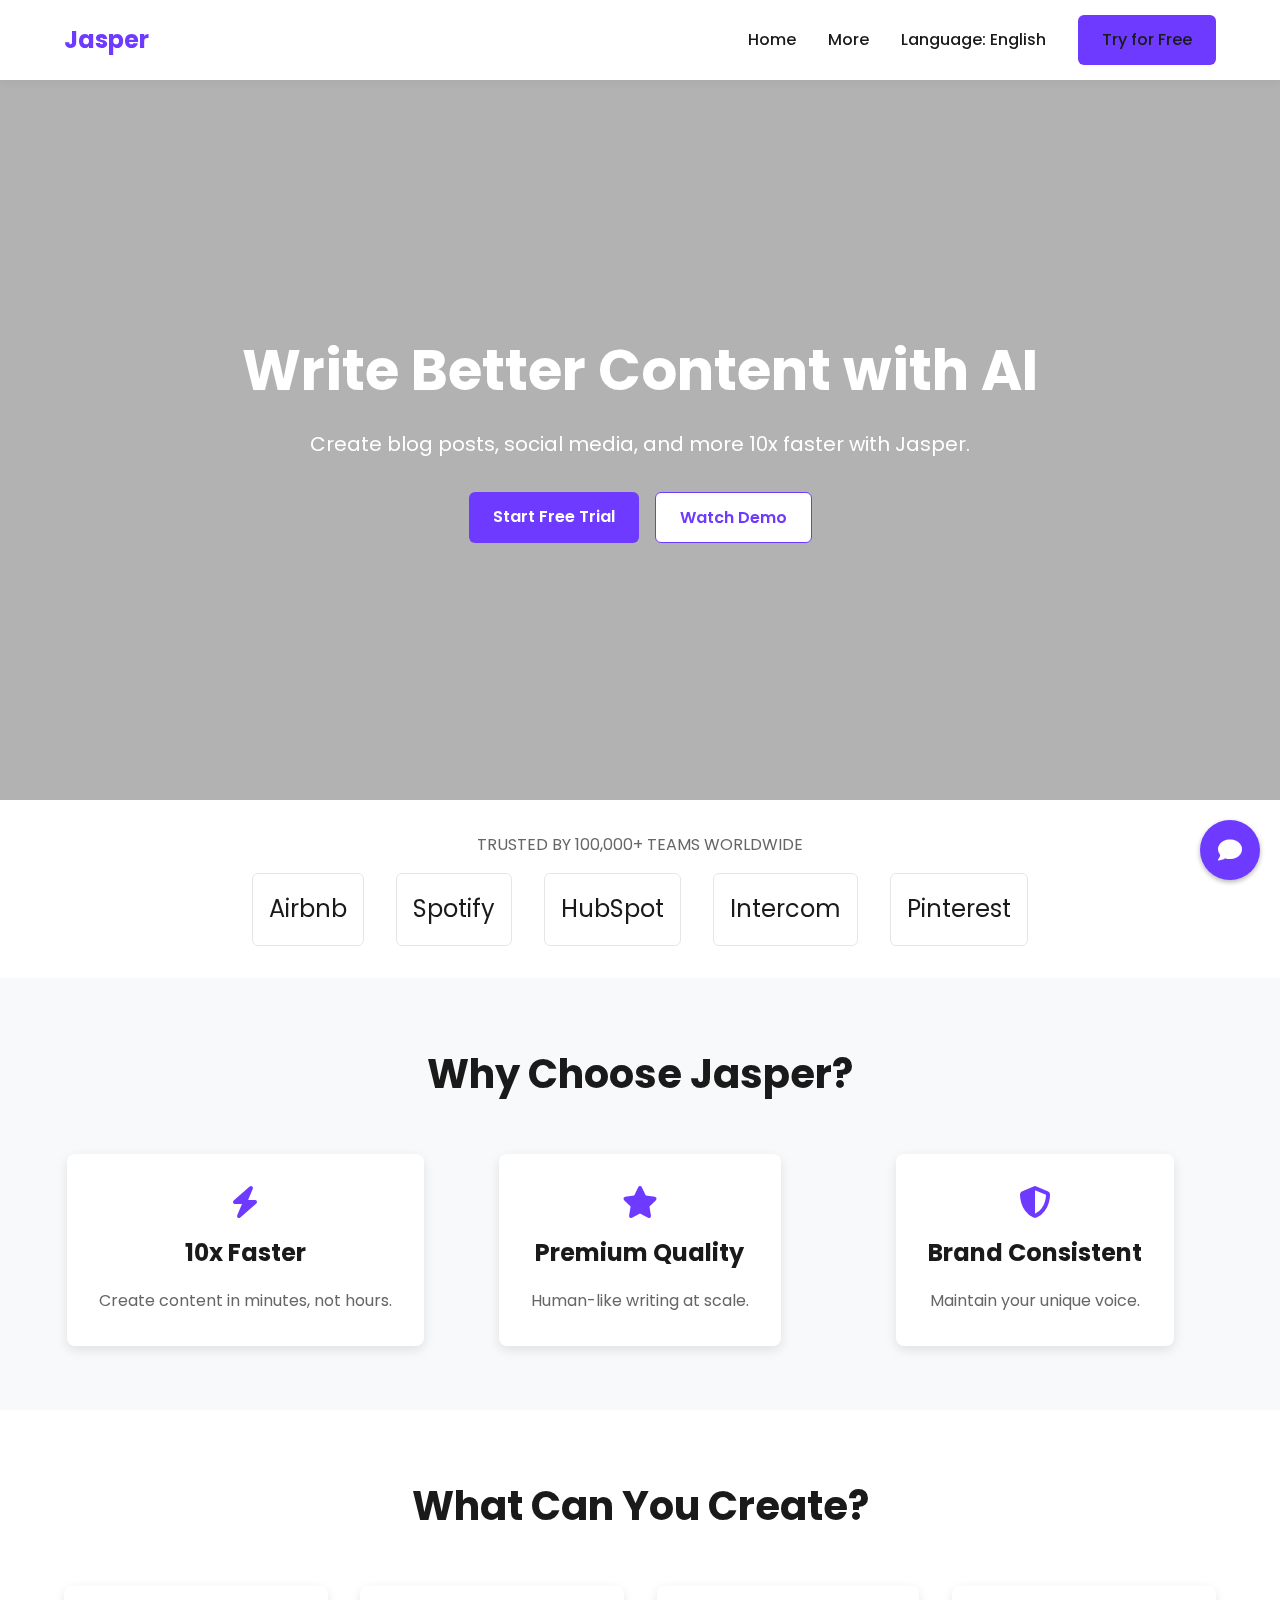
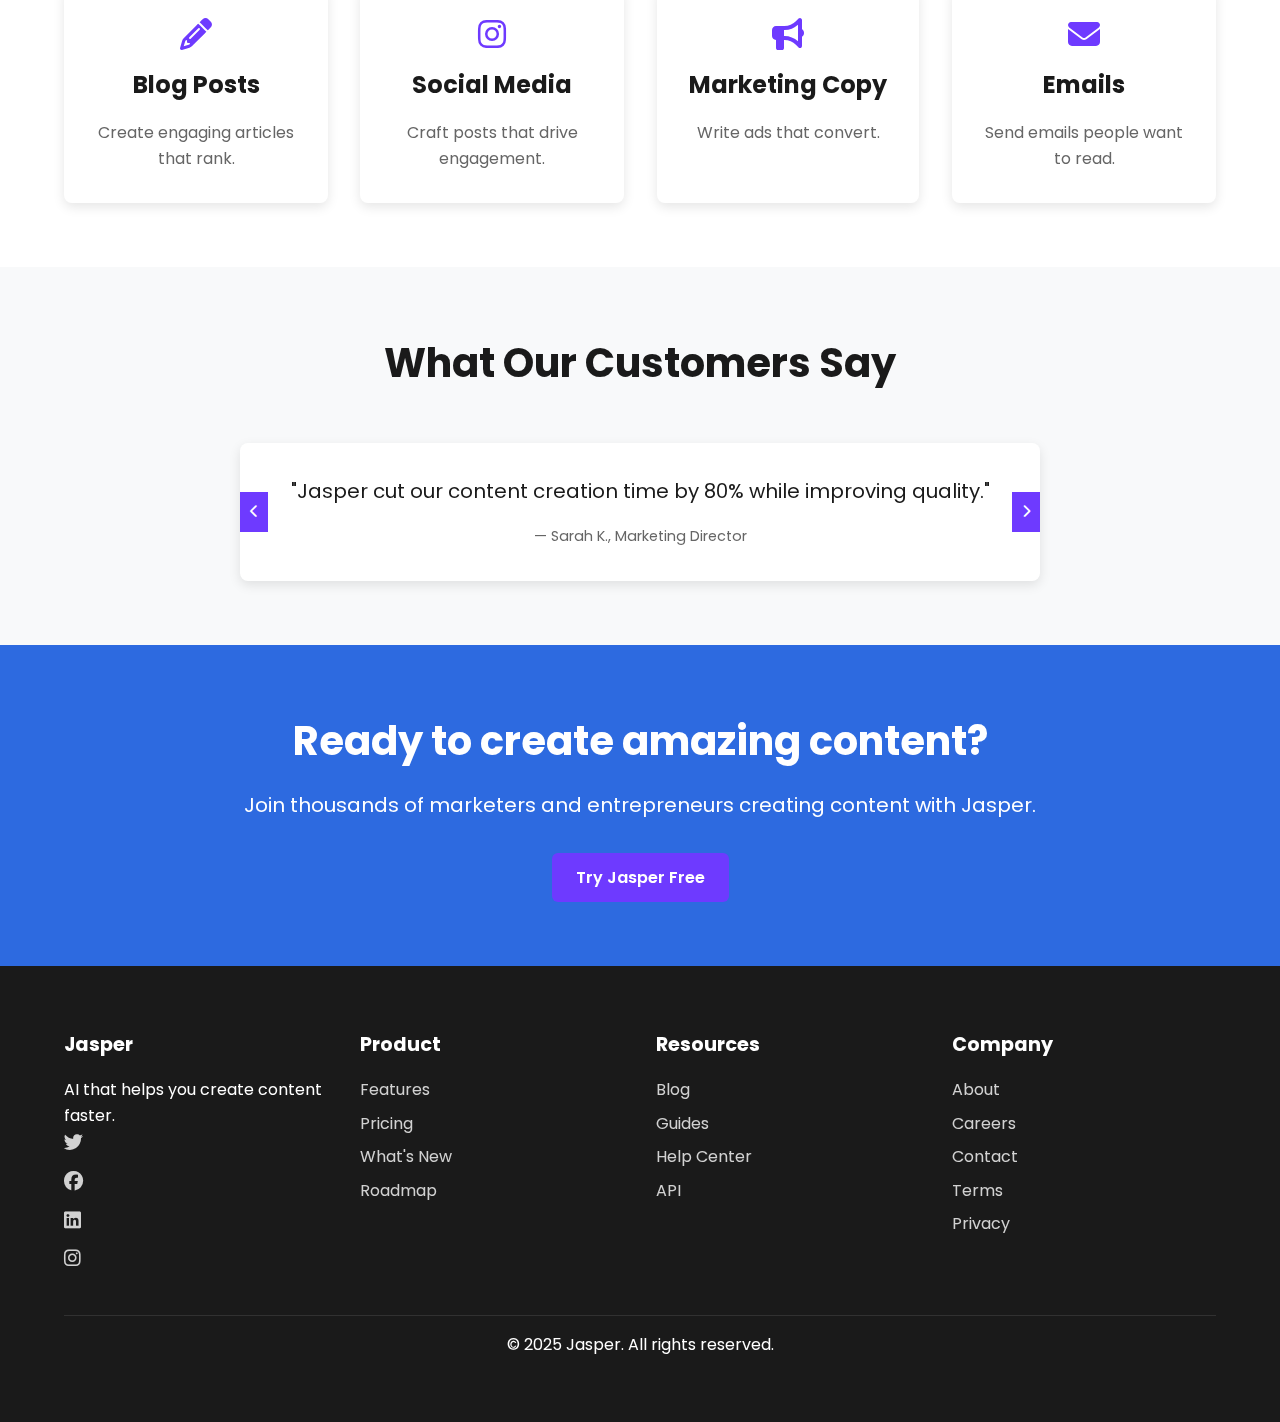
==== commit 6de6df36: "ultimate" ====
--- a/index.html
+++ b/index.html
@@ -1,245 +1,116 @@
 <!DOCTYPE html>
 <html lang="en">
 <head>
-  <meta charset="UTF-8" />
-  <meta name="viewport" content="width=device-width, initial-scale=1" />
-  <title>Jasper AI - AI Writing Assistant</title>
-  <link href="https://fonts.googleapis.com/css2?family=Poppins:wght@400;600&display=swap" rel="stylesheet" />
-  <link rel="stylesheet" href="https://cdnjs.cloudflare.com/ajax/libs/font-awesome/6.4.0/css/all.min.css" />
-  <link rel="stylesheet" href="styles.css" />
-  <link rel="stylesheet" href="styles.css" />
-
-  <style>
-    /* Minimal CSS for layout and video background */
-    body, html {
-      margin: 0; padding: 0; font-family: 'Poppins', sans-serif; color: #fff; background: #000;
-      height: 100%;
-      overflow-x: hidden;
-    }
-    .navbar {
-      display: flex; justify-content: space-between; align-items: center;
-      padding: 1rem 2rem; background: rgba(0,0,0,0.7); position: fixed; width: 100%; top: 0; z-index: 10;
-    }
-    .navbar .logo {
-      font-weight: 600; font-size: 1.5rem; cursor: pointer;
-    }
-    .nav-links {
-      list-style: none; display: flex; gap: 1.5rem; margin: 0; padding: 0;
-    }
-    .nav-links li a {
-      color: #fff; text-decoration: none; font-weight: 500;
-      transition: color 0.3s;
-    }
-    .nav-links li a:hover {
-      color: #ff5722;
-    }
-    .cta-btn {
-      background: #ff5722; padding: 0.5rem 1rem; border-radius: 4px; color: #fff; font-weight: 600;
-      text-decoration: none;
-      transition: background 0.3s;
-    }
-    .cta-btn:hover {
-      background: #e64a19;
-    }
-    .hero {
-      position: relative; height: 100vh; display: flex; flex-direction: column; justify-content: center; align-items: center;
-      text-align: center; padding: 0 1rem;
-      z-index: 1;
-    }
-    .hero-video {
-      position: fixed; top: 0; left: 0; width: 100%; height: 100%; object-fit: cover; z-index: 0;
-    }
-    .video-overlay {
-      position: fixed; top: 0; left: 0; width: 100%; height: 100%;
-      background: rgba(0,0,0,0.5); z-index: 0;
-    }
-    .hero h1 {
-      font-size: 3rem; max-width: 700px; margin-bottom: 1rem;
-      font-weight: 600;
-    }
-    .hero p {
-      font-size: 1.25rem; max-width: 600px; margin-bottom: 2rem;
-      font-weight: 400;
-    }
-    .hero-buttons {
-      display: flex; gap: 1rem; justify-content: center; flex-wrap: wrap;
-    }
-    .secondary-btn {
-      background: transparent; border: 2px solid #ff5722; color: #ff5722; padding: 0.5rem 1.5rem; border-radius: 4px;
-      cursor: pointer; font-weight: 600;
-      display: flex; align-items: center; gap: 0.5rem;
-      transition: background 0.3s, color 0.3s;
-    }
-    .secondary-btn:hover {
-      background: #ff5722; color: #fff;
-    }
-    .hero-note {
-      margin-top: 1rem; font-size: 0.9rem; color: #ccc;
-    }
-    .trusted-by {
-      margin: 3rem auto; max-width: 900px; text-align: center; color: #bbb;
-      font-weight: 600; letter-spacing: 2px;
-    }
-    .logo-grid {
-      display: flex; justify-content: center; gap: 3rem; margin-top: 1rem; flex-wrap: wrap;
-      color: #fff; font-weight: 600; font-size: 1.1rem;
-    }
-    .features {
-      background: #111; padding: 3rem 1rem; text-align: center;
-    }
-    .features h2 {
-      font-size: 2rem; margin-bottom: 2rem;
-    }
-    .feature-cards {
-      display: flex; justify-content: center; gap: 2rem; flex-wrap: wrap;
-    }
-    .feature-card {
-      background: #222; padding: 1.5rem; border-radius: 8px; width: 250px;
-      box-shadow: 0 0 10px rgba(255,87,34,0.3);
-      transition: transform 0.3s;
-    }
-    .feature-card:hover {
-      transform: translateY(-10px);
-    }
-    .feature-card i {
-      font-size: 2.5rem; color: #ff5722; margin-bottom: 1rem;
-    }
-    .feature-card h3 {
-      margin-bottom: 0.5rem;
-    }
-    .testimonials {
-      background: #000; padding: 3rem 1rem; text-align: center; color: #eee;
-    }
-    .testimonials h2 {
-      font-size: 2rem; margin-bottom: 2rem;
-    }
-    .testimonial-carousel {
-      max-width: 700px; margin: 0 auto; position: relative;
-    }
-    .testimonial {
-      display: none; font-style: italic; font-size: 1.1rem;
-    }
-    .testimonial.active {
-      display: block;
-    }
-    .testimonial span {
-      display: block; margin-top: 1rem; font-weight: 600; font-style: normal;
-    }
-    .carousel-prev, .carousel-next {
-      position: absolute; top: 50%; transform: translateY(-50%);
-      background: transparent; border: none; color: #ff5722; font-size: 2rem; cursor: pointer;
-      user-select: none;
-    }
-    .carousel-prev {
-      left: -40px;
-    }
-    .carousel-next {
-      right: -40px;
-    }
-    .cta-section {
-      background: #ff5722; color: #fff; padding: 3rem 1rem; text-align: center;
-    }
-    .cta-section h2 {
-      font-size: 2rem; margin-bottom: 1rem;
-    }
-    .cta-section p {
-      margin-bottom: 2rem;
-    }
-    .footer {
-      background: #111; color: #666; padding: 2rem 1rem; text-align: center; font-size: 0.9rem;
-    }
-    /* Responsive */
-    @media (max-width: 768px) {
-      .hero h1 {
-        font-size: 2rem;
-      }
-      .feature-cards {
-        flex-direction: column; align-items: center;
-      }
-      .feature-card {
-        width: 90%;
-      }
-      .nav-links {
-        display: none;
-      }
-      .menu-toggle {
-        display: block; cursor: pointer; color: #fff;
-      }
-    }
-  </style>
+  <meta charset="UTF-8">
+  <meta name="viewport" content="width=device-width, initial-scale=1.0">
+  <title>Jasper AI - Home</title>
+  <link href="https://fonts.googleapis.com/css2?family=Poppins:wght@400;500;600;700&display=swap" rel="stylesheet">
+  <link rel="stylesheet" href="https://cdnjs.cloudflare.com/ajax/libs/font-awesome/6.4.0/css/all.min.css">
+  <link rel="stylesheet" href="https://cdnjs.cloudflare.com/ajax/libs/animate.css/4.1.1/animate.min.css">
+  <link rel="stylesheet" href="styles.css">
 </head>
 <body>
+  <video autoplay muted loop id="background-video">
+    <source src="https://videos.pexels.com/video-files/856956/856956-hd_1920_1080_25fps.mp4" type="video/mp4">
+    <img src="https://images.pexels.com/photos/110854/pexels-photo-110854.jpeg" alt="Fallback image" class="fallback-image">
+  </video>
   <nav class="navbar">
     <div class="logo">Jasper</div>
-    <div class="menu-toggle"><i class="fas fa-bars"></i></div>
+    <div class="menu-toggle">☰</div>
     <ul class="nav-links">
       <li><a href="index.html">Home</a></li>
       <li class="dropdown">
-        <a href="#">Solutions <i class="fas fa-chevron-down"></i></a>
-        <ul class="dropdown-content">
-          <li><a href="#">Blog Writing</a></li>
-          <li><a href="#">Social Media</a></li>
-          <li><a href="#">Email Marketing</a></li>
-          <li><a href="#">Ad Copy</a></li>
-        </ul>
+        <a href="#" class="dropbtn">More</a>
+        <div class="dropdown-content">
+          <a href="pricing.html">Pricing</a>
+          <a href="blog.html">Blog</a>
+          <a href="login.html">Login</a>
+          <a href="guides.html">Guides</a>
+        </div>
       </li>
-      <li><a href="pricing.html">Pricing</a></li>
-      <li><a href="blog.html">Blog</a></li>
-      <li><a href="login.html">Login</a></li>
+      <li class="dropdown language-switcher">
+        <a href="#" class="dropbtn">Language: English</a>
+        <div class="dropdown-content">
+          <a href="#" data-lang="en">English</a>
+          <a href="#" data-lang="es">Español</a>
+        </div>
+      </li>
       <li><a href="signup.html" class="cta-btn">Try for Free</a></li>
     </ul>
   </nav>
-
   <section class="hero">
-    <video autoplay loop muted playsinline class="hero-video" poster="assets/images/hero-fallback.jpg">
-      <source src="assets/videos/hero-video.mp4" type="video/mp4" />
+    <video autoplay loop muted class="hero-video" onerror="this.style.display='none';document.querySelector('.fallback-image').style.display='block'">
+      <source src="assets/videos/hero-video.mp4" type="video/mp4">
       Your browser does not support the video tag.
     </video>
+    <img src="https://via.placeholder.com/1920x1080?text=Hero+Image" alt="Hero Fallback" class="fallback-image" style="display:none; width:100%; height:100%; object-fit:cover; position:absolute; top:0; left:0; z-index:1;">
     <div class="video-overlay"></div>
-    <div class="hero-content">
-      <h1>AI Writing Assistant for <span id="typewriter"></span></h1>
-      <p>Create content 10x faster with AI that writes like you.</p>
-      <div class="hero-buttons">
-        <a href="signup.html" class="cta-btn">Start Writing Free <i class="fas fa-arrow-right"></i></a>
-        <button class="secondary-btn demo-btn"><i class="fas fa-play-circle"></i> Watch Demo</button>
+    <div class="hero-content animate__animated animate__fadeIn">
+      <h1>Write Better Content with AI</h1>
+      <p class="animate__animated animate__fadeIn" style="animation-delay: 0.3s;">Create blog posts, social media, and more 10x faster with Jasper.</p>
+      <div class="hero-buttons animate__animated animate__fadeIn" style="animation-delay: 0.6s;">
+        <a href="signup.html" class="cta-btn">Start Free Trial</a>
+        <button class="secondary-btn demo-btn">Watch Demo</button>
       </div>
-      <p class="hero-note">No credit card required</p>
     </div>
   </section>
-
   <section class="trusted-by">
-    <p>TRUSTED BY LEADING COMPANIES</p>
+    <p class="trusted-by-label">TRUSTED BY 100,000+ TEAMS WORLDWIDE</p>
     <div class="logo-grid">
-      <div class="logo-item">IBM</div>
       <div class="logo-item">Airbnb</div>
-      <div class="logo-item">Zoom</div>
+      <div class="logo-item">Spotify</div>
       <div class="logo-item">HubSpot</div>
+      <div class="logo-item">Intercom</div>
+      <div class="logo-item">Pinterest</div>
     </div>
   </section>
-
   <section class="features">
-    <h2>Why Choose Jasper?</h2>
+    <h2 class="section-title">Why Choose Jasper?</h2>
     <div class="feature-cards">
-      <div class="feature-card">
+      <div class="feature-card animate__animated animate__fadeIn" style="animation-delay: 0.2s;">
         <i class="fas fa-bolt"></i>
         <h3>10x Faster</h3>
         <p>Create content in minutes, not hours.</p>
       </div>
-      <div class="feature-card">
-        <i class="fas fa-bullseye"></i>
-        <h3>On-Brand Content</h3>
-        <p>Maintain your voice across channels.</p>
+      <div class="feature-card animate__animated animate__fadeIn" style="animation-delay: 0.4s;">
+        <i class="fas fa-star"></i>
+        <h3>Premium Quality</h3>
+        <p>Human-like writing at scale.</p>
       </div>
-      <div class="feature-card">
-        <i class="fas fa-chart-line"></i>
-        <h3>Better Results</h3>
-        <p>Content that performs better.</p>
+      <div class="feature-card animate__animated animate__fadeIn" style="animation-delay: 0.6s;">
+        <i class="fas fa-shield-alt"></i>
+        <h3>Brand Consistent</h3>
+        <p>Maintain your unique voice.</p>
       </div>
     </div>
   </section>
-
+  <section class="use-cases">
+    <h2 class="section-title">What Can You Create?</h2>
+    <div class="use-case-grid">
+      <div class="use-case-card">
+        <i class="fas fa-pencil-alt"></i>
+        <h3>Blog Posts</h3>
+        <p>Create engaging articles that rank.</p>
+      </div>
+      <div class="use-case-card">
+        <i class="fab fa-instagram"></i>
+        <h3>Social Media</h3>
+        <p>Craft posts that drive engagement.</p>
+      </div>
+      <div class="use-case-card">
+        <i class="fas fa-bullhorn"></i>
+        <h3>Marketing Copy</h3>
+        <p>Write ads that convert.</p>
+      </div>
+      <div class="use-case-card">
+        <i class="fas fa-envelope"></i>
+        <h3>Emails</h3>
+        <p>Send emails people want to read.</p>
+      </div>
+    </div>
+  </section>
   <section class="testimonials">
-    <h2>What Our Customers Say</h2>
+    <h2 class="section-title">What Our Customers Say</h2>
     <div class="testimonial-carousel">
       <div class="testimonial active">
         <p>"Jasper cut our content creation time by 80% while improving quality."</p>
@@ -249,171 +120,76 @@
         <p>"The AI writes better than most freelancers we've worked with."</p>
         <span>— Mark T., Startup Founder</span>
       </div>
-      <button class="carousel-prev"><i class="fas fa-chevron-left"></i></button>
-      <button class="carousel-next"><i class="fas fa-chevron-right"></i></button>
-    </div>
-  </section>
-
-  <section class="cta-section">
-    <h2>Ready to create amazing content?</h2>
-    <p>Join thousands of marketers creating content with Jasper.</p>
-    <a href="signup.html" class="cta-btn">Try Jasper Free</a>
-  </section>
-
-  <footer class="footer">
-    <p>© 2025 Jasper. All rights reserved.</p>
-  </footer>
-
-  <script>
-    // Typewriter effect for hero headline
-    const words = ["Marketing Teams", "Content Creators", "Entrepreneurs", "Businesses"];
-    let i = 0;
-    const typewriterEl = document.getElementById("typewriter");
-
-    function typeWriter() {
-      typewriterEl.textContent = words[i];
-      i = (i + 1) % words.length;
-    }
-    typeWriter();
-    setInterval(typeWriter, 2500);
-
-    // Simple dropdown toggle for mobile
-    const menuToggle = document.querySelector('.menu-toggle');
-    const navLinks = document.querySelector('.nav-links');
-    menuToggle.addEventListener('click', () => {
-      navLinks.classList.toggle('active');
-    });
-
-    // Testimonial carousel
-    const testimonials = document.querySelectorAll('.testimonial');
-    const prevBtn = document.querySelector('.carousel-prev');
-    const nextBtn = document.querySelector('.carousel-next');
-    let currentTestimonial = 0;
-
-    function showTestimonial(index) {
-      testimonials.forEach((t, i) => {
-        t.classList.toggle('active', i === index);
-      });
-    }
-
-    prevBtn.addEventListener('click', () => {
-      currentTestimonial = (currentTestimonial - 1 + testimonials.length) % testimonials.length;
-      showTestimonial(currentTestimonial);
-    });
-
-    nextBtn.addEventListener('click', () => {
-      currentTestimonial = (currentTestimonial + 1) % testimonials.length;
-      showTestimonial(currentTestimonial);
-    });
-  </script>
-</body>
-</html>
-<!DOCTYPE html>
-<html lang="en">
-<head>
-  <meta charset="UTF-8" />
-  <meta name="viewport" content="width=device-width, initial-scale=1" />
-  <title>Jasper AI - AI Writing Assistant</title>
-  <link href="https://fonts.googleapis.com/css2?family=Poppins:wght@400;600&display=swap" rel="stylesheet" />
-  <link rel="stylesheet" href="https://cdnjs.cloudflare.com/ajax/libs/font-awesome/6.4.0/css/all.min.css" />
-  <link rel="stylesheet" href="styles.css" />
-</head>
-<body>
-  <nav class="navbar">
-    <div class="logo">Jasper</div>
-    <div class="menu-toggle"><i class="fas fa-bars"></i></div>
-    <ul class="nav-links">
-      <li><a href="index.html">Home</a></li>
-      <li class="dropdown">
-        <a href="#">Solutions <i class="fas fa-chevron-down"></i></a>
-        <ul class="dropdown-content">
-          <li><a href="#">Blog Writing</a></li>
-          <li><a href="#">Social Media</a></li>
-          <li><a href="#">Email Marketing</a></li>
-          <li><a href="#">Ad Copy</a></li>
-        </ul>
-      </li>
-      <li><a href="pricing.html">Pricing</a></li>
-      <li><a href="blog.html">Blog</a></li>
-      <li><a href="login.html">Login</a></li>
-      <li><a href="signup.html" class="cta-btn">Try for Free</a></li>
-    </ul>
-  </nav>
-
-  <section class="hero">
-    <video autoplay loop muted playsinline class="hero-video" poster="assets/images/hero-fallback.jpg">
-      <source src="assets/videos/hero-video.mp4" type="video/mp4" />
-      Your browser does not support the video tag.
-    </video>
-    <div class="video-overlay"></div>
-    <div class="hero-content">
-      <h1>AI Writing Assistant for <span id="typewriter"></span></h1>
-      <p>Create content 10x faster with AI that writes like you.</p>
-      <div class="hero-buttons">
-        <a href="signup.html" class="cta-btn">Start Writing Free <i class="fas fa-arrow-right"></i></a>
-        <button class="secondary-btn demo-btn"><i class="fas fa-play-circle"></i> Watch Demo</button>
-      </div>
-      <p class="hero-note">No credit card required</p>
-    </div>
-  </section>
-
-  <section class="trusted-by">
-    <p>TRUSTED BY LEADING COMPANIES</p>
-    <div class="logo-grid">
-      <div class="logo-item">IBM</div>
-      <div class="logo-item">Airbnb</div>
-      <div class="logo-item">Zoom</div>
-      <div class="logo-item">HubSpot</div>
-    </div>
-  </section>
-
-  <section class="features">
-    <h2>Why Choose Jasper?</h2>
-    <div class="feature-cards">
-      <div class="feature-card">
-        <i class="fas fa-bolt"></i>
-        <h3>10x Faster</h3>
-        <p>Create content in minutes, not hours.</p>
-      </div>
-      <div class="feature-card">
-        <i class="fas fa-bullseye"></i>
-        <h3>On-Brand Content</h3>
-        <p>Maintain your voice across channels.</p>
-      </div>
-      <div class="feature-card">
-        <i class="fas fa-chart-line"></i>
-        <h3>Better Results</h3>
-        <p>Content that performs better.</p>
-      </div>
-    </div>
-  </section>
-
-  <section class="testimonials">
-    <h2>What Our Customers Say</h2>
-    <div class="testimonial-carousel">
-      <div class="testimonial active">
-        <p>"Jasper cut our content creation time by 80% while improving quality."</p>
-        <span>— Sarah K., Marketing Director</span>
-      </div>
       <div class="testimonial">
-        <p>"The AI writes better than most freelancers we've worked with."</p>
-        <span>— Mark T., Startup Founder</span>
+        <p>"We've doubled our content output with the same team size."</p>
+        <span>— Jennifer L., Content Manager</span>
       </div>
       <button class="carousel-prev"><i class="fas fa-chevron-left"></i></button>
       <button class="carousel-next"><i class="fas fa-chevron-right"></i></button>
     </div>
   </section>
-
   <section class="cta-section">
     <h2>Ready to create amazing content?</h2>
-    <p>Join thousands of marketers creating content with Jasper.</p>
+    <p>Join thousands of marketers and entrepreneurs creating content with Jasper.</p>
     <a href="signup.html" class="cta-btn">Try Jasper Free</a>
   </section>
-
   <footer class="footer">
-    <p>© 2025 Jasper. All rights reserved.</p>
+    <div class="footer-content">
+      <div class="footer-section">
+        <h4>Jasper</h4>
+        <p>AI that helps you create content faster.</p>
+        <div class="social-icons">
+          <a href="#"><i class="fab fa-twitter"></i></a>
+          <a href="#"><i class="fab fa-facebook"></i></a>
+          <a href="#"><i class="fab fa-linkedin"></i></a>
+          <a href="#"><i class="fab fa-instagram"></i></a>
+        </div>
+      </div>
+      <div class="footer-section">
+        <h4>Product</h4>
+        <a href="#">Features</a>
+        <a href="pricing.html">Pricing</a>
+        <a href="#">What's New</a>
+        <a href="#">Roadmap</a>
+      </div>
+      <div class="footer-section">
+        <h4>Resources</h4>
+        <a href="blog.html">Blog</a>
+        <a href="guides.html">Guides</a>
+        <a href="#">Help Center</a>
+        <a href="#">API</a>
+      </div>
+      <div class="footer-section">
+        <h4>Company</h4>
+        <a href="#">About</a>
+        <a href="#">Careers</a>
+        <a href="#">Contact</a>
+        <a href="#">Terms</a>
+        <a href="#">Privacy</a>
+      </div>
+    </div>
+    <div class="footer-bottom">
+      <p>© 2025 Jasper. All rights reserved.</p>
+    </div>
   </footer>
-
+  <div class="chat-widget">
+    <div class="chat-icon"><i class="fas fa-comment"></i></div>
+    <div class="chat-box">
+      <div class="chat-header">
+        <h4>Chat with Jasper</h4>
+        <span class="close-chat"><i class="fas fa-times"></i></span>
+      </div>
+      <div class="chat-body">
+        <div class="chat-messages">
+          <div class="message bot"><p>Hi there! How can I help you today?</p></div>
+        </div>
+        <div class="chat-input">
+          <input type="text" placeholder="Type your message...">
+          <button><i class="fas fa-paper-plane"></i></button>
+        </div>
+      </div>
+    </div>
+  </div>
   <script src="script.js"></script>
 </body>
 </html>
--- a/styles.css
+++ b/styles.css
@@ -934,573 +934,32 @@
     grid-template-columns: 1fr;
   }
 }
-.brand-settings {
-  position: fixed;
-  right: 20px;
-  bottom: 20px;
-  background: white;
-  padding: 15px;
-  border-radius: 8px;
-  box-shadow: 0 2px 10px rgba(0,0,0,0.1);
-  z-index: 1000;
-}
-.seo-tooltip {
-  position: relative;
-  display: inline-block;
-  border-bottom: 1px dotted #666;
-  cursor: help;
-}
-
-.seo-tooltip:hover::after {
-  content: "Readability: Good | Keywords: 3/5";
-  position: absolute;
-  background: #fff;
-  border: 1px solid #ddd;
-  padding: 5px;
-  border-radius: 4px;
-  bottom: 100%;
-  left: 50%;
-  transform: translateX(-50%);
-  white-space: nowrap;
-}
-/* Reset and base */
-* {
-  box-sizing: border-box;
-}
-body, html {
-  margin: 0;
-  padding: 0;
-  font-family: 'Poppins', sans-serif;
-  background-color: #000;
-  color: #fff;
-  height: 100%;
-  overflow-x: hidden;
-}
-
-/* Navbar */
-.navbar {
-  display: flex;
-  justify-content: space-between;
-  align-items: center;
-  padding: 1rem 2rem;
-  background: rgba(0, 0, 0, 0.7);
-  position: fixed;
-  width: 100%;
-  top: 0;
-  z-index: 1000;
-}
-.navbar .logo {
-  font-weight: 600;
-  font-size: 1.5rem;
-  cursor: pointer;
-}
-.nav-links {
-  list-style: none;
-  display: flex;
-  gap: 1.5rem;
-  margin: 0;
-  padding: 0;
-}
-.nav-links li {
-  position: relative;
-}
-.nav-links li a {
-  color: #fff;
-  text-decoration: none;
-  font-weight: 500;
-  transition: color 0.3s;
-}
-.nav-links li a:hover {
-  color: #ff5722;
-}
-.cta-btn {
-  background: #ff5722;
-  padding: 0.5rem 1rem;
-  border-radius: 4px;
-  color: #fff;
-  font-weight: 600;
-  text-decoration: none;
-  transition: background 0.3s;
-}
-.cta-btn:hover {
-  background: #e64a19;
-}
-
-/* Dropdown */
-.dropdown-content {
-  display: none;
-  position: absolute;
-  background-color: #222;
-  min-width: 160px;
-  top: 100%;
-  left: 0;
-  border-radius: 4px;
-  box-shadow: 0 8px 16px rgba(0,0,0,0.3);
-  z-index: 1001;
-}
-.dropdown-content li {
-  padding: 0.75rem 1rem;
-}
-.dropdown-content li a {
-  color: #fff;
-  display: block;
-}
-.dropdown-content li a:hover {
-  background-color: #ff5722;
-}
-.nav-links li:hover .dropdown-content {
-  display: block;
-}
-
-/* Menu toggle for mobile */
-.menu-toggle {
-  display: none;
-  font-size: 1.5rem;
-  cursor: pointer;
-  color: #fff;
-}
-
-/* Hero Section */
-.hero {
-  position: relative;
-  height: 100vh;
-  display: flex;
-  flex-direction: column;
-  justify-content: center;
-  align-items: center;
-  text-align: center;
-  padding: 0 1rem;
-  z-index: 1;
-}
-.hero-video {
+#background-video {
   position: fixed;
   top: 0;
   left: 0;
   width: 100%;
   height: 100%;
   object-fit: cover;
-  z-index: 0;
-}
-.video-overlay {
+  z-index: -1;
+}
+
+.fallback-image {
   position: fixed;
   top: 0;
   left: 0;
   width: 100%;
   height: 100%;
-  background: rgba(0,0,0,0.5);
-  z-index: 0;
-}
-.hero h1 {
-  font-size: 3rem;
-  max-width: 700px;
-  margin-bottom: 1rem;
-  font-weight: 600;
-}
-.hero p {
-  font-size: 1.25rem;
-  max-width: 600px;
-  margin-bottom: 2rem;
-  font-weight: 400;
-}
-.hero-buttons {
-  display: flex;
-  gap: 1rem;
-  justify-content: center;
-  flex-wrap: wrap;
-}
-.secondary-btn {
-  background: transparent;
-  border: 2px solid #ff5722;
-  color: #ff5722;
-  padding: 0.5rem 1.5rem;
-  border-radius: 4px;
-  cursor: pointer;
-  font-weight: 600;
-  display: flex;
-  align-items: center;
-  gap: 0.5rem;
-  transition: background 0.3s, color 0.3s;
-}
-.secondary-btn:hover {
-  background: #ff5722;
-  color: #fff;
-}
-.hero-note {
-  margin-top: 1rem;
-  font-size: 0.9rem;
-  color: #ccc;
-}
-
-/* Trusted By Section */
-.trusted-by {
-  margin: 3rem auto;
-  max-width: 900px;
-  text-align: center;
-  color: #bbb;
-  font-weight: 600;
-  letter-spacing: 2px;
-}
-.logo-grid {
-  display: flex;
-  justify-content: center;
-  gap: 3rem;
-  margin-top: 1rem;
-  flex-wrap: wrap;
-  color: #fff;
-  font-weight: 600;
-  font-size: 1.1rem;
-}
-
-/* Features Section */
-.features {
-  background: #111;
-  padding: 3rem 1rem;
-  text-align: center;
-}
-.features h2 {
-  font-size: 2rem;
-  margin-bottom: 2rem;
-}
-.feature-cards {
-  display: flex;
-  justify-content: center;
-  gap: 2rem;
-  flex-wrap: wrap;
-}
-.feature-card {
-  background: #222;
-  padding: 1.5rem;
-  border-radius: 8px;
-  width: 250px;
-  box-shadow: 0 0 10px rgba(255,87,34,0.3);
-  transition: transform 0.3s;
-}
-.feature-card:hover {
-  transform: translateY(-10px);
-}
-.feature-card i {
-  font-size: 2.5rem;
-  color: #ff5722;
-  margin-bottom: 1rem;
-}
-.feature-card h3 {
-  margin-bottom: 0.5rem;
-}
-
-/* Testimonials Section */
-.testimonials {
-  background: #000;
-  padding: 3rem 1rem;
-  text-align: center;
-  color: #eee;
-}
-.testimonials h2 {
-  font-size: 2rem;
-  margin-bottom: 2rem;
-}
-.testimonial-carousel {
-  max-width: 700px;
-  margin: 0 auto;
-  position: relative;
-}
-.testimonial {
+  object-fit: cover;
+  z-index: -1;
   display: none;
-  font-style: italic;
-  font-size: 1.1rem;
-}
-.testimonial.active {
-  display: block;
-}
-.testimonial span {
-  display: block;
-  margin-top: 1rem;
-  font-weight: 600;
-  font-style: normal;
-}
-.carousel-prev, .carousel-next {
-  position: absolute;
-  top: 50%;
-  transform: translateY(-50%);
-  background: transparent;
-  border: none;
-  color: #ff5722;
-  font-size: 2rem;
-  cursor: pointer;
-  user-select: none;
-}
-.carousel-prev {
-  left: -40px;
-}
-.carousel-next {
-  right: -40px;
-}
-
-/* CTA Section */
-.cta-section {
-  background: #ff5722;
-  color: #fff;
-  padding: 3rem 1rem;
-  text-align: center;
-}
-.cta-section h2 {
-  font-size: 2rem;
-  margin-bottom: 1rem;
-}
-.cta-section p {
-  margin-bottom: 2rem;
-}
-
-/* Footer */
-.footer {
-  background: #111;
-  color: #666;
-  padding: 2rem 1rem;
-  text-align: center;
-  font-size: 0.9rem;
-}
-
-/* Responsive */
+}
+
 @media (max-width: 768px) {
-  .hero h1 {
-    font-size: 2rem;
+  #background-video {
+    display: none;
   }
-  .feature-cards {
-    flex-direction: column;
-    align-items: center;
+  .fallback-image {
+    display: block;
   }
-  .feature-card {
-    width: 90%;
-  }
-  .nav-links {
-    display: none;
-    flex-direction: column;
-    background: rgba(0,0,0,0.9);
-    position: fixed;
-    top: 60px;
-    right: 0;
-    width: 200px;
-    padding: 1rem;
-    border-radius: 0 0 0 8px;
-  }
-  .nav-links.active {
-    display: flex;
-  }
-  .menu-toggle {
-    display: block;
-    font-size: 1.5rem;
-    cursor: pointer;
-    color: #fff;
-  }
-  .dropdown-content {
-    position: static;
-    background: transparent;
-    box-shadow: none;
-    padding-left: 1rem;
-  }
-  .dropdown-content li a:hover {
-    background: transparent;
-    color: #ff5722;
-  }
-}
-/* Base styles */
-body, html {
-  margin: 0; padding: 0; font-family: 'Poppins', sans-serif; background: #000; color: #fff; height: 100%;
-  overflow-x: hidden;
-}
-
-/* Navbar */
-.navbar {
-  display: flex; justify-content: space-between; align-items: center;
-  padding: 1rem 2rem; background: rgba(0,0,0,0.7); position: fixed; width: 100%; top: 0; z-index: 1000;
-}
-.navbar .logo {
-  font-weight: 600; font-size: 1.5rem; cursor: pointer;
-}
-.nav-links {
-  list-style: none; display: flex; gap: 1.5rem; margin: 0; padding: 0;
-}
-.nav-links li {
-  position: relative;
-}
-.nav-links li a {
-  color: #fff; text-decoration: none; font-weight: 500;
-  transition: color 0.3s;
-}
-.nav-links li a:hover {
-  color: #ff5722;
-}
-.cta-btn {
-  background: #ff5722; padding: 0.5rem 1rem; border-radius: 4px; color: #fff; font-weight: 600;
-  text-decoration: none;
-  transition: background 0.3s;
-}
-.cta-btn:hover {
-  background: #e64a19;
-}
-
-/* Dropdown */
-.dropdown-content {
-  display: none; position: absolute; background-color: #222; min-width: 160px; top: 100%; left: 0;
-  border-radius: 4px; box-shadow: 0 8px 16px rgba(0,0,0,0.3); z-index: 1001;
-}
-.dropdown-content li {
-  padding: 0.75rem 1rem;
-}
-.dropdown-content li a {
-  color: #fff; display: block;
-}
-.dropdown-content li a:hover {
-  background-color: #ff5722;
-}
-.nav-links li:hover .dropdown-content {
-  display: block;
-}
-
-/* Hero */
-.hero {
-  position: relative; height: 100vh; display: flex; flex-direction: column; justify-content: center; align-items: center;
-  text-align: center; padding: 0 1rem; z-index: 1;
-}
-.hero-video {
-  position: fixed; top: 0; left: 0; width: 100%; height: 100%; object-fit: cover; z-index: 0;
-}
-.video-overlay {
-  position: fixed; top: 0; left: 0; width: 100%; height: 100%; background: rgba(0,0,0,0.5); z-index: 0;
-}
-.hero h1 {
-  font-size: 3rem; max-width: 700px; margin-bottom: 1rem; font-weight: 600;
-}
-.hero p {
-  font-size: 1.25rem; max-width: 600px; margin-bottom: 2rem; font-weight: 400;
-}
-.hero-buttons {
-  display: flex; gap: 1rem; justify-content: center; flex-wrap: wrap;
-}
-.secondary-btn {
-  background: transparent; border: 2px solid #ff5722; color: #ff5722; padding: 0.5rem 1.5rem; border-radius: 4px;
-  cursor: pointer; font-weight: 600; display: flex; align-items: center; gap: 0.5rem;
-  transition: background 0.3s, color 0.3s;
-}
-.secondary-btn:hover {
-  background: #ff5722; color: #fff;
-}
-.hero-note {
-  margin-top: 1rem; font-size: 0.9rem; color: #ccc;
-}
-
-/* Trusted By */
-.trusted-by {
-  margin: 3rem auto; max-width: 900px; text-align: center; color: #bbb; font-weight: 600; letter-spacing: 2px;
-}
-.logo-grid {
-  display: flex; justify-content: center; gap: 3rem; margin-top: 1rem; flex-wrap: wrap;
-  color: #fff; font-weight: 600; font-size: 1.1rem;
-}
-
-/* Features */
-.features {
-  background: #111; padding: 3rem 1rem; text-align: center;
-}
-.features h2 {
-  font-size: 2rem; margin-bottom: 2rem;
-}
-.feature-cards {
-  display: flex; justify-content: center; gap: 2rem; flex-wrap: wrap;
-}
-.feature-card {
-  background: #222; padding: 1.5rem; border-radius: 8px; width: 250px;
-  box-shadow: 0 0 10px rgba(255,87,34,0.3);
-  transition: transform 0.3s;
-}
-.feature-card:hover {
-  transform: translateY(-10px);
-}
-.feature-card i {
-  font-size: 2.5rem; color: #ff5722; margin-bottom: 1rem;
-}
-.feature-card h3 {
-  margin-bottom: 0.5rem;
-}
-
-/* Testimonials */
-.testimonials {
-  background: #000; padding: 3rem 1rem; text-align: center; color: #eee;
-}
-.testimonials h2 {
-  font-size: 2rem; margin-bottom: 2rem;
-}
-.testimonial-carousel {
-  max-width: 700px; margin: 0 auto; position: relative;
-}
-.testimonial {
-  display: none; font-style: italic; font-size: 1.1rem;
-}
-.testimonial.active {
-  display: block;
-}
-.testimonial span {
-  display: block; margin-top: 1rem; font-weight: 600; font-style: normal;
-}
-.carousel-prev, .carousel-next {
-  position: absolute; top: 50%; transform: translateY(-50%);
-  background: transparent; border: none; color: #ff5722; font-size: 2rem; cursor: pointer;
-  user-select: none;
-}
-.carousel-prev {
-  left: -40px;
-}
-.carousel-next {
-  right: -40px;
-}
-
-/* CTA Section */
-.cta-section {
-  background: #ff5722; color: #fff; padding: 3rem 1rem; text-align: center;
-}
-.cta-section h2 {
-  font-size: 2rem; margin-bottom: 1rem;
-}
-.cta-section p {
-  margin-bottom: 2rem;
-}
-
-/* Footer */
-.footer {
-  background: #111; color: #666; padding: 2rem 1rem; text-align: center; font-size: 0.9rem;
-}
-
-/* Responsive */
-@media (max-width: 768px) {
-  .hero h1 {
-    font-size: 2rem;
-  }
-  .feature-cards {
-    flex-direction: column; align-items: center;
-  }
-  .feature-card {
-    width: 90%;
-  }
-  .nav-links {
-    display: none;
-    flex-direction: column;
-    background: rgba(0,0,0,0.9);
-    position: fixed;
-    top: 60px;
-    right: 0;
-    width: 200px;
-    padding: 1rem;
-    border-radius: 0 0 0 8px;
-  }
-  .nav-links.active {
-    display: flex;
-  }
-  .menu-toggle {
-    display: block; font-size: 1.5rem; cursor: pointer; color: #fff;
-  }
-  .dropdown-content {
-    position: static; background: transparent; box-shadow: none; padding-left: 1rem;
-  }
-  .dropdown-content li a:hover {
-    background: transparent; color: #ff5722;
-  }
-}
+}